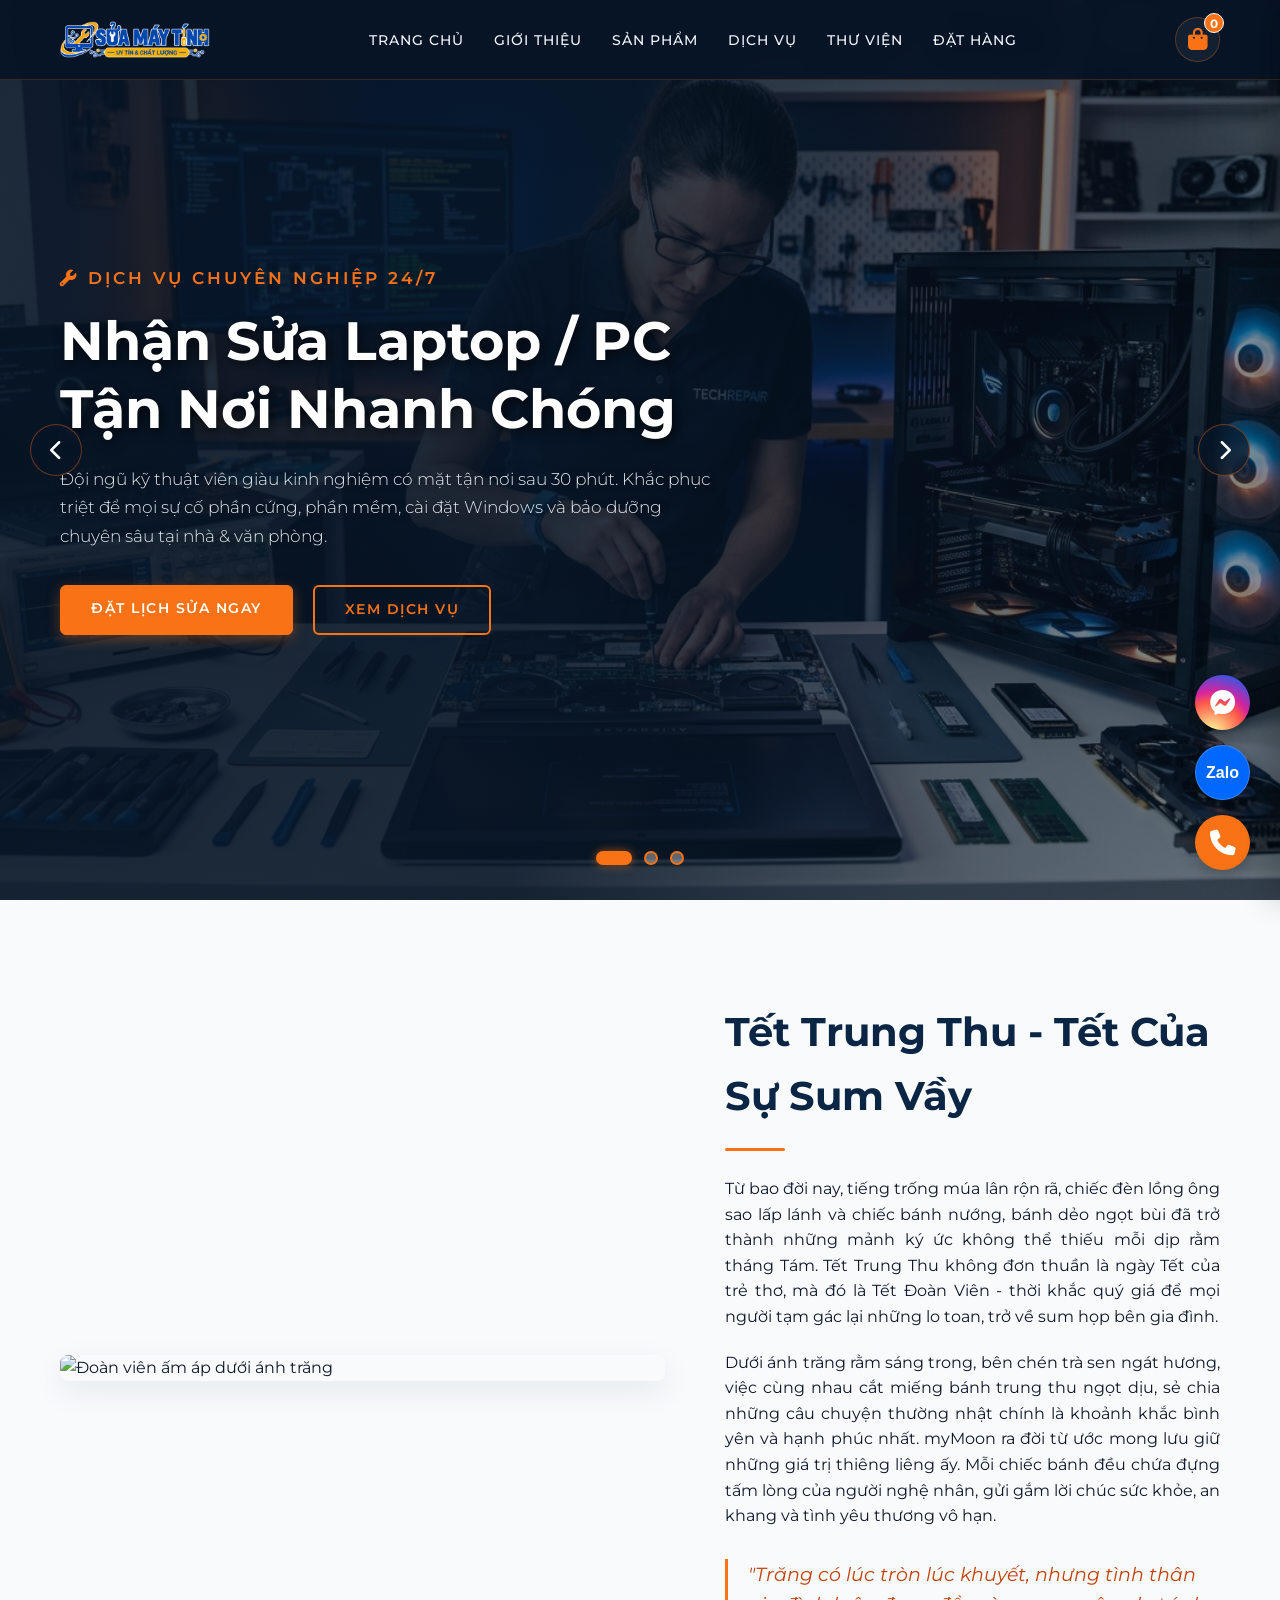
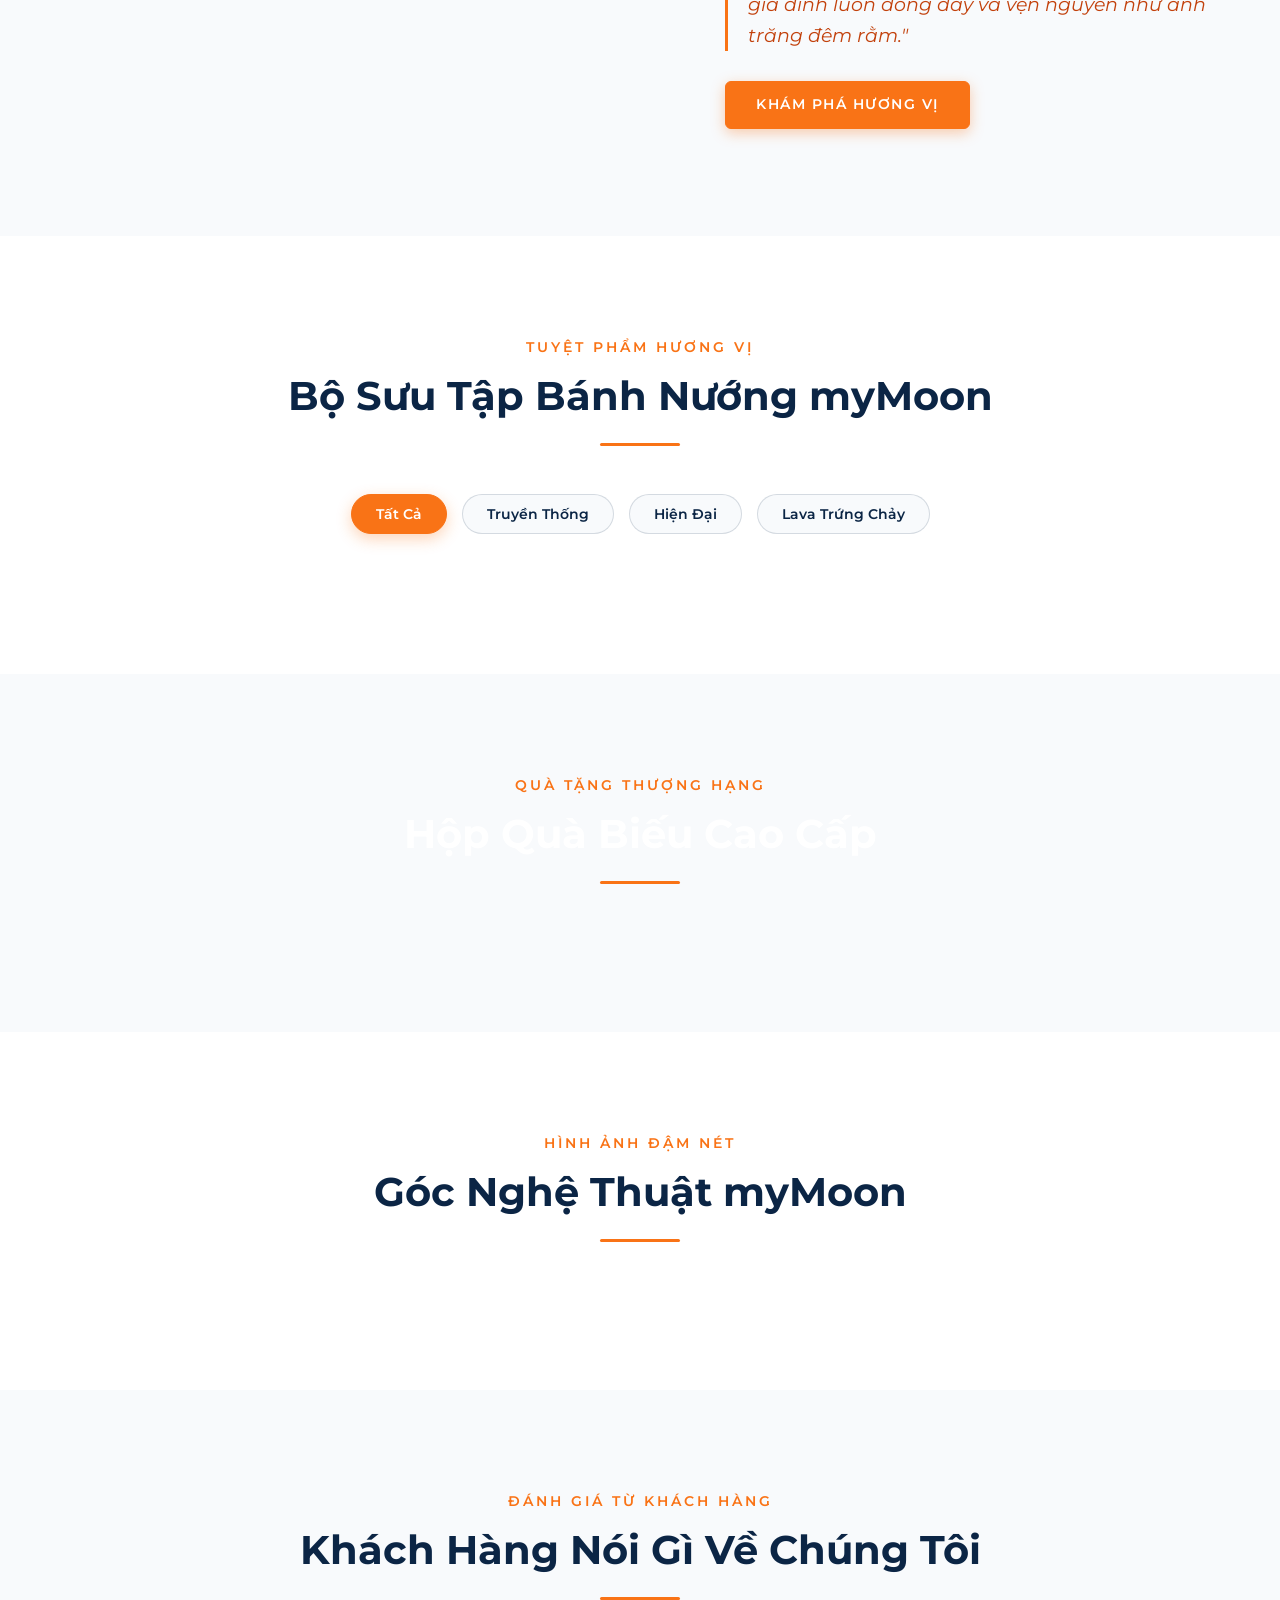
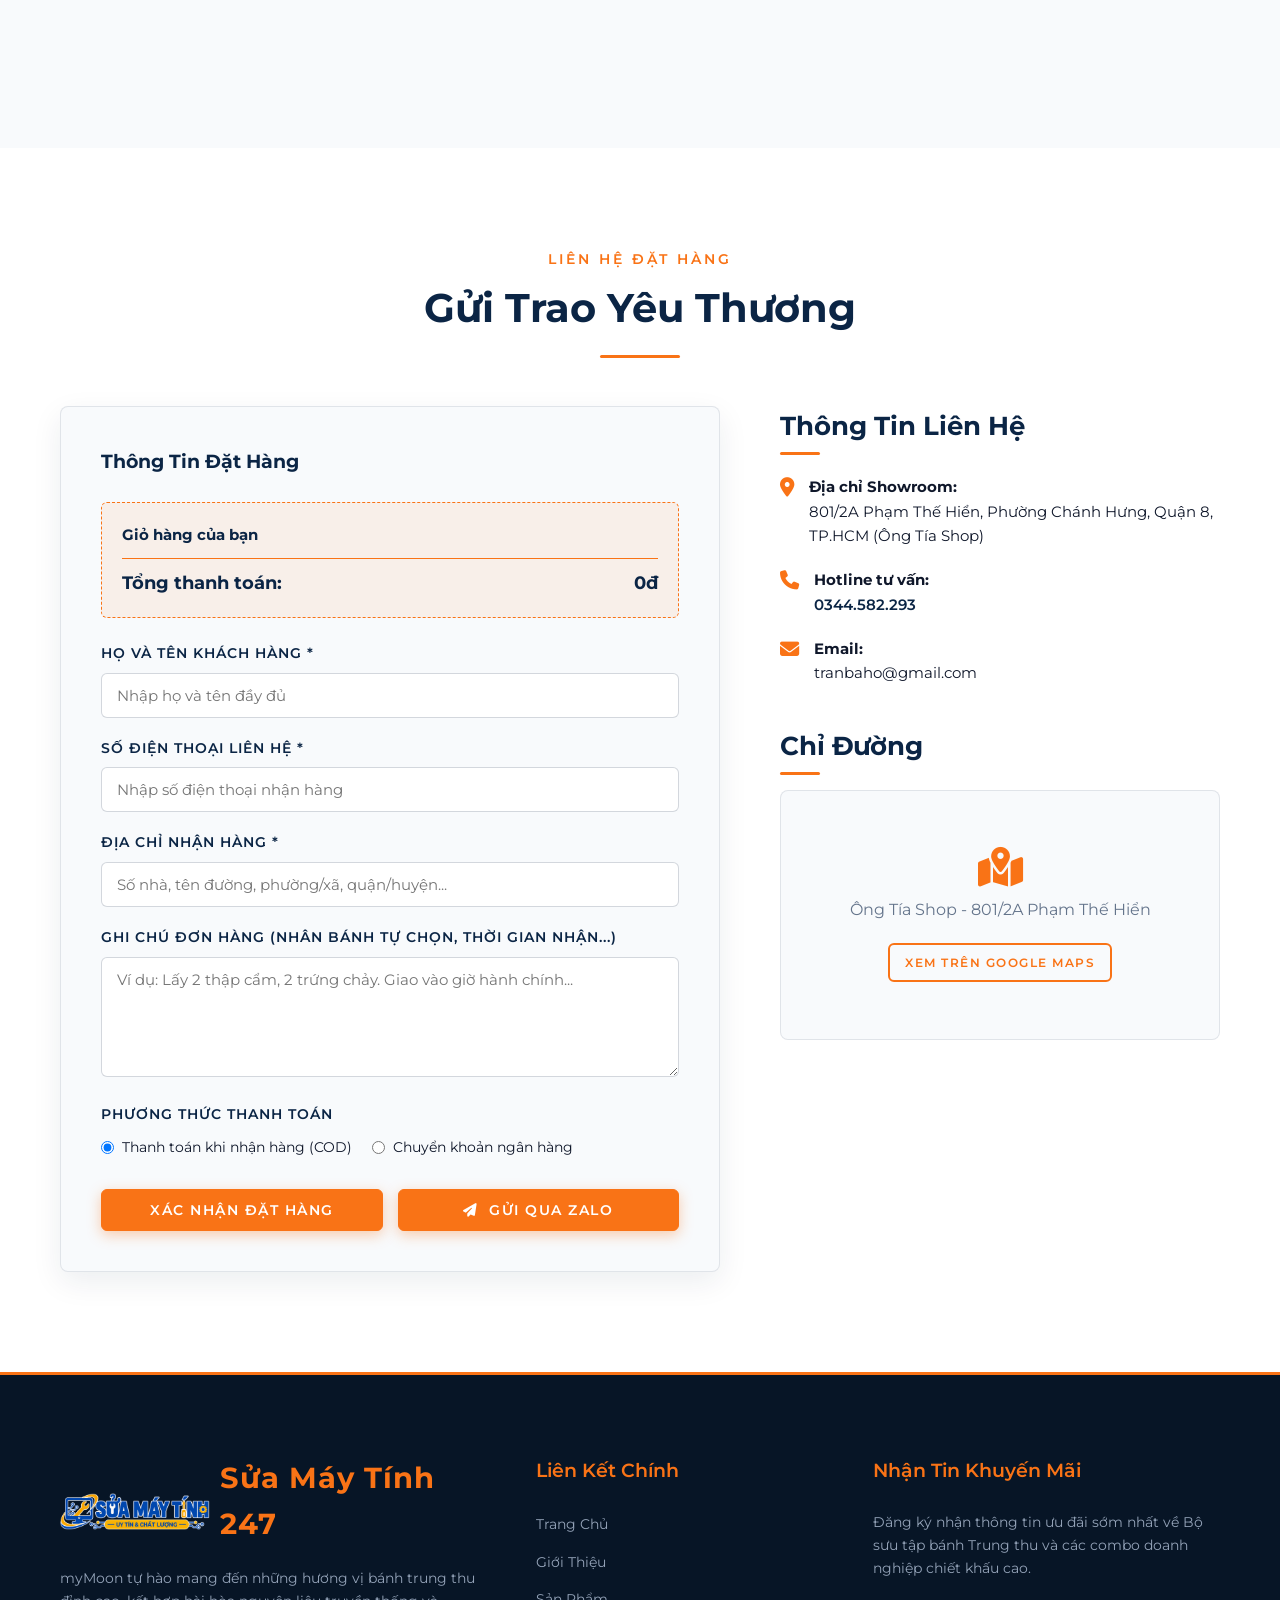
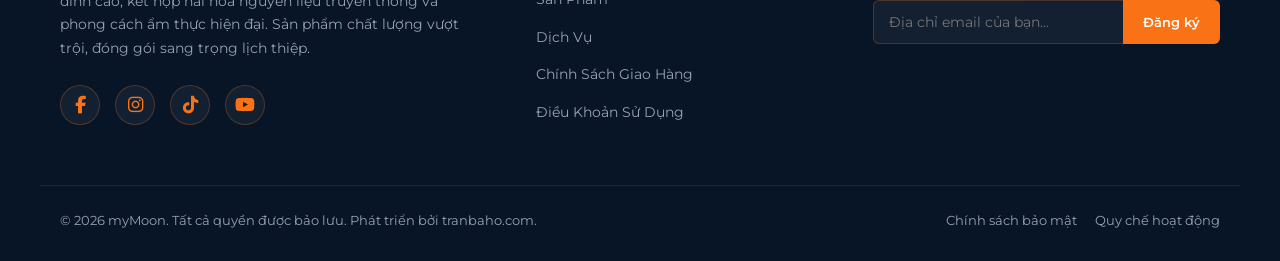
==== index.html @ 9f6a325e "SEO: Update title, meta tags, OpenGraph, Twitter Cards, and Schema.org structured data for Sửa Máy T" ====
<!DOCTYPE html>
<html lang="vi">

<head>
  <meta charset="UTF-8">
  <meta name="viewport" content="width=device-width, initial-scale=1.0">
  
  <!-- SEO Primary Meta Tags -->
  <title>Sửa Máy Tính 247 - Sửa Laptop, Sửa PC Tận Nơi TPHCM Nhanh Chóng | Linh Kiện Chính Hãng</title>
  <meta name="title" content="Sửa Máy Tính 247 - Sửa Laptop, Sửa PC Tận Nơi TPHCM Nhanh Chóng | Linh Kiện Chính Hãng">
  <meta name="description" content="Dịch vụ sửa máy tính, sửa laptop, sửa PC tận nơi TPHCM chuyên nghiệp 24/7. Có mặt nhanh chóng sau 30 phút, thay thế và bán linh kiện, phụ kiện chính hãng 100%, bảo hành uy tín dài hạn.">
  <meta name="keywords" content="Sửa máy tính, sửa laptop, sửa pc, tận nơi, nhanh chóng, thay thế linh kiện, phụ kiện chính hãng, bán linh kiện, bán phụ kiện chính hãng, sửa máy tính 24/7, sửa máy tính TPHCM, sửa máy tính tại nhà tphcm, cài win tận nơi, vệ sinh laptop tphcm">
  <meta name="author" content="Sửa Máy Tính 247">
  <meta name="robots" content="index, follow, max-image-preview:large, max-snippet:-1, max-video-preview:-1">
  <meta name="theme-color" content="#0b2545">

  <!-- Open Graph / Facebook / Zalo -->
  <meta property="og:type" content="website">
  <meta property="og:locale" content="vi_VN">
  <meta property="og:site_name" content="Sửa Máy Tính 247">
  <meta property="og:title" content="Sửa Máy Tính 247 - Dịch Vụ Sửa Laptop, Sửa PC Tận Nơi TPHCM Nhanh Chóng">
  <meta property="og:description" content="Dịch vụ sửa máy tính, sửa laptop, sửa PC tận nơi TPHCM chuyên nghiệp 24/7. Thay thế & bán linh kiện, phụ kiện chính hãng, có mặt sau 30 phút.">
  <meta property="og:image" content="assets/images/hero_slide_1.jpg">
  <meta property="og:image:width" content="1200">
  <meta property="og:image:height" content="630">
  <meta property="og:image:alt" content="Dịch vụ sửa máy tính, laptop, PC tận nơi TPHCM 24/7">

  <!-- Twitter Card -->
  <meta name="twitter:card" content="summary_large_image">
  <meta name="twitter:title" content="Sửa Máy Tính 247 - Sửa Laptop, Sửa PC Tận Nơi TPHCM Nhanh Chóng">
  <meta name="twitter:description" content="Chuyên sửa chữa Laptop, PC tận nơi 24/7 tại TPHCM. Bán và thay thế linh kiện, phụ kiện chính hãng, bảo hành chu đáo.">
  <meta name="twitter:image" content="assets/images/hero_slide_1.jpg">

  <!-- Favicon -->
  <link rel="icon" type="image/png" href="assets/images/icon.png">

  <!-- FontAwesome Icons -->
  <link rel="stylesheet" href="https://cdnjs.cloudflare.com/ajax/libs/font-awesome/6.4.0/css/all.min.css">

  <!-- CSS Stylesheet -->
  <link rel="stylesheet" href="style.css?v=3">

  <!-- Structured Data JSON-LD for Google Rich Results -->
  <script type="application/ld+json">
  {
    "@context": "https://schema.org",
    "@type": "ComputerRepairService",
    "name": "Sửa Máy Tính 247",
    "image": "assets/images/logo_sua_may_tinh.png",
    "description": "Dịch vụ sửa máy tính, sửa laptop, sửa pc tận nơi nhanh chóng 24/7 tại TPHCM. Cung cấp và thay thế linh kiện, phụ kiện chính hãng 100%.",
    "priceRange": "$$",
    "areaServed": "Thành phố Hồ Chí Minh",
    "address": {
      "@type": "PostalAddress",
      "addressLocality": "TP. Hồ Chí Minh",
      "addressCountry": "VN"
    },
    "openingHoursSpecification": {
      "@type": "OpeningHoursSpecification",
      "dayOfWeek": [
        "Monday", "Tuesday", "Wednesday", "Thursday", "Friday", "Saturday", "Sunday"
      ],
      "opens": "00:00",
      "closes": "23:59"
    }
  }
  </script>
</head>

<body>

  <!-- --- HEADER & NAVIGATION --- -->
  <header id="header">
    <nav class="navbar">
      <a href="#" class="logo">
        <img src="assets/images/logo_sua_may_tinh.png" alt="Sửa Máy Tính 247 Logo" class="logo-img" id="brand-logo"
          onerror="this.src='assets/images/logo.png'">
      </a>

      <ul class="nav-menu" id="nav-menu">
        <li><a href="#hero" class="nav-link">Trang Chủ</a></li>
        <li><a href="#story" class="nav-link">Giới Thiệu</a></li>
        <li><a href="#products" class="nav-link">Sản Phẩm</a></li>
        <li><a href="#combos" class="nav-link">Dịch Vụ</a></li>
        <li><a href="#gallery" class="nav-link">Thư Viện</a></li>
        <li><a href="#contact" class="nav-link">Đặt Hàng</a></li>
      </ul>

      <div class="nav-actions">
        <button class="cart-icon-btn" id="cart-toggle-btn" aria-label="Giỏ hàng">
          <i class="fa-solid fa-shopping-bag"></i>
          <span class="cart-badge" id="cart-badge-count">0</span>
        </button>

        <div class="hamburger" id="hamburger">
          <span></span>
          <span></span>
          <span></span>
        </div>
      </div>
    </nav>
  </header>

  <!-- --- HERO SECTION WITH SLIDER --- -->
  <section class="hero" id="hero">
    <div class="hero-slider" id="hero-slider">
      <!-- Slide 1 -->
      <div class="hero-slide active" style="background-image: linear-gradient(to right, rgba(7, 21, 38, 0.90) 40%, rgba(7, 21, 38, 0.45) 100%), url('assets/images/hero_slide_1.jpg');">
        <div class="hero-container">
          <div class="hero-content">
            <p class="hero-subtitle"><i class="fa-solid fa-wrench"></i> Dịch Vụ Chuyên Nghiệp 24/7</p>
            <h1 class="hero-title">Nhận Sửa Laptop / PC<br>Tận Nơi Nhanh Chóng</h1>
            <p class="hero-description">Đội ngũ kỹ thuật viên giàu kinh nghiệm có mặt tận nơi sau 30 phút. Khắc phục triệt để mọi sự cố phần cứng, phần mềm, cài đặt Windows và bảo dưỡng chuyên sâu tại nhà & văn phòng.</p>
            <div class="hero-buttons">
              <a href="#contact" class="btn btn-primary">Đặt Lịch Sửa Ngay</a>
              <a href="#combos" class="btn btn-outline">Xem Dịch Vụ</a>
            </div>
          </div>
        </div>
      </div>

      <!-- Slide 2 -->
      <div class="hero-slide" style="background-image: linear-gradient(to right, rgba(7, 21, 38, 0.90) 40%, rgba(7, 21, 38, 0.45) 100%), url('assets/images/hero_slide_2.jpg');">
        <div class="hero-container">
          <div class="hero-content">
            <p class="hero-subtitle"><i class="fa-solid fa-shield-halved"></i> Uy Tín & Cam Kết 100%</p>
            <h2 class="hero-title">Thay Đổi Linh Kiện<br>Chính Hãng 100%</h2>
            <p class="hero-description">Thay thế màn hình, bàn phím, pin, sạc, mainboard, bản lề, quạt tản nhiệt Laptop & PC chính hãng. Kiểm tra trực tiếp, lấy liền trong ngày, bảo hành 1 đổi 1 chu đáo.</p>
            <div class="hero-buttons">
              <a href="#products" class="btn btn-primary">Xem Linh Kiện</a>
              <a href="#contact" class="btn btn-outline">Tư Vấn Miễn Phí</a>
            </div>
          </div>
        </div>
      </div>

      <!-- Slide 3 -->
      <div class="hero-slide" style="background-image: linear-gradient(to right, rgba(7, 21, 38, 0.90) 40%, rgba(7, 21, 38, 0.45) 100%), url('assets/images/hero_slide_3.jpg');">
        <div class="hero-container">
          <div class="hero-content">
            <p class="hero-subtitle"><i class="fa-solid fa-microchip"></i> Phân Phối Trực Tiếp</p>
            <h2 class="hero-title">Sản Phẩm Linh Kiện<br>Laptop/PC Giá Chính Hãng</h2>
            <p class="hero-description">Cung cấp ổ cứng SSD, RAM, CPU, Card màn hình VGA, nguồn PSU và phụ kiện công nghệ hàng đầu với mức giá niêm yết cạnh tranh và hỗ trợ kiểm tra lắp đặt miễn phí.</p>
            <div class="hero-buttons">
              <a href="#products" class="btn btn-primary">Mua Linh Kiện Ngay</a>
              <button id="view-price-btn" class="btn btn-outline">Xem Bảng Giá</button>
            </div>
          </div>
        </div>
      </div>
    </div>

    <!-- Navigation Arrows -->
    <button class="hero-arrow hero-arrow-prev" id="hero-prev-btn" aria-label="Slide trước">
      <i class="fa-solid fa-chevron-left"></i>
    </button>
    <button class="hero-arrow hero-arrow-next" id="hero-next-btn" aria-label="Slide tiếp theo">
      <i class="fa-solid fa-chevron-right"></i>
    </button>

    <!-- Slide Indicators / Dots -->
    <div class="hero-dots" id="hero-dots">
      <span class="hero-dot active" data-slide="0"></span>
      <span class="hero-dot" data-slide="1"></span>
      <span class="hero-dot" data-slide="2"></span>
    </div>
  </section>

  <!-- --- STORY SECTION --- -->
  <section class="story" id="story">
    <div class="story-container">
      <div class="story-image-wrapper">
        <img src="assets/images/story_reunion.jpg" alt="Đoàn viên ấm áp dưới ánh trăng" class="story-img"
          loading="lazy">
      </div>
      <div class="story-content">
        <h2>Tết Trung Thu - Tết Của Sự Sum Vầy</h2>
        <div class="story-divider"></div>
        <p>Từ bao đời nay, tiếng trống múa lân rộn rã, chiếc đèn lồng ông sao lấp lánh và chiếc bánh nướng, bánh dẻo
          ngọt bùi đã trở thành những mảnh ký ức không thể thiếu mỗi dịp rằm tháng Tám. Tết Trung Thu không đơn thuần là
          ngày Tết của trẻ thơ, mà đó là Tết Đoàn Viên - thời khắc quý giá để mọi người tạm gác lại những lo toan, trở
          về sum họp bên gia đình.</p>
        <p>Dưới ánh trăng rằm sáng trong, bên chén trà sen ngát hương, việc cùng nhau cắt miếng bánh trung thu ngọt dịu,
          sẻ chia những câu chuyện thường nhật chính là khoảnh khắc bình yên và hạnh phúc nhất. myMoon ra đời từ ước
          mong lưu giữ những giá trị thiêng liêng ấy. Mỗi chiếc bánh đều chứa đựng tấm lòng của người nghệ nhân, gửi gắm
          lời chúc sức khỏe, an khang và tình yêu thương vô hạn.</p>
        <div class="story-quote">
          "Trăng có lúc tròn lúc khuyết, nhưng tình thân gia đình luôn đong đầy và vẹn nguyên như ánh trăng đêm rằm."
        </div>
        <a href="#products" class="btn btn-primary">Khám Phá Hương Vị</a>
      </div>
    </div>
  </section>

  <!-- --- PRODUCTS SECTION --- -->
  <section class="products" id="products">
    <h2 class="section-title">
      <span>Tuyệt Phẩm Hương Vị</span>
      Bộ Sưu Tập Bánh Nướng myMoon
    </h2>

    <div class="filter-container">
      <button class="filter-btn active" data-category="all">Tất Cả</button>
      <button class="filter-btn" data-category="traditional">Truyền Thống</button>
      <button class="filter-btn" data-category="modern">Hiện Đại</button>
      <button class="filter-btn" data-category="lava">Lava Trứng Chảy</button>
    </div>

    <div class="products-grid" id="products-grid">
      <!-- Products will be dynamically loaded here by app.js -->
    </div>
  </section>

  <!-- --- GIFT COMBOS SECTION --- -->
  <section class="combos" id="combos">
    <h2 class="section-title">
      <span>Quà Tặng Thượng Hạng</span>
      Hộp Quà Biếu Cao Cấp
    </h2>

    <div class="combos-grid" id="combos-grid">
      <!-- Combos will be dynamically loaded here by app.js -->
    </div>
  </section>

  <!-- --- GALLERY SECTION --- -->
  <section class="gallery" id="gallery">
    <h2 class="section-title">
      <span>Hình Ảnh Đậm Nét</span>
      Góc Nghệ Thuật myMoon
    </h2>

    <div class="gallery-grid" id="gallery-grid">
      <!-- Gallery items will be dynamically loaded here by app.js -->
    </div>
  </section>

  <!-- --- TESTIMONIALS SECTION --- -->
  <section class="testimonials" id="testimonials">
    <h2 class="section-title">
      <span>Đánh Giá Từ Khách Hàng</span>
      Khách Hàng Nói Gì Về Chúng Tôi
    </h2>

    <div class="testimonials-container" id="testimonials-container">
      <!-- Testimonials loaded here -->
    </div>
  </section>

  <!-- --- ORDER & CONTACT SECTION --- -->
  <section class="contact" id="contact">
    <h2 class="section-title">
      <span>Liên Hệ Đặt Hàng</span>
      Gửi Trao Yêu Thương
    </h2>

    <div class="contact-container">
      <!-- Form đặt hàng -->
      <div class="order-form-wrapper">
        <h3 style="font-family: var(--font-heading); margin-bottom: 25px; color: var(--primary-color);">Thông Tin Đặt
          Hàng</h3>

        <form id="order-form">
          <div class="checkout-summary" id="checkout-summary">
            <h4 style="margin-bottom: 10px; font-size: 0.95rem; color: var(--primary-color);">Giỏ hàng của bạn</h4>
            <div id="summary-items-list">
              <!-- Danh sách sản phẩm mua tạm tính -->
            </div>
            <div class="summary-row total">
              <span>Tổng thanh toán:</span>
              <span id="summary-total-price">0đ</span>
            </div>
          </div>

          <div class="form-group">
            <label for="fullname" class="form-label">Họ và tên khách hàng *</label>
            <input type="text" id="fullname" class="form-control" placeholder="Nhập họ và tên đầy đủ" required>
          </div>

          <div class="form-group">
            <label for="phone" class="form-label">Số điện thoại liên hệ *</label>
            <input type="tel" id="phone" class="form-control" placeholder="Nhập số điện thoại nhận hàng" required>
          </div>

          <div class="form-group">
            <label for="address" class="form-label">Địa chỉ nhận hàng *</label>
            <input type="text" id="address" class="form-control"
              placeholder="Số nhà, tên đường, phường/xã, quận/huyện..." required>
          </div>

          <div class="form-group">
            <label for="note" class="form-label">Ghi chú đơn hàng (Nhân bánh tự chọn, thời gian nhận...)</label>
            <textarea id="note" class="form-control"
              placeholder="Ví dụ: Lấy 2 thập cẩm, 2 trứng chảy. Giao vào giờ hành chính..."></textarea>
          </div>

          <div class="form-group">
            <label class="form-label">Phương thức thanh toán</label>
            <div class="payment-options">
              <label class="payment-radio">
                <input type="radio" name="payment_method" value="COD" checked>
                Thanh toán khi nhận hàng (COD)
              </label>
              <label class="payment-radio">
                <input type="radio" name="payment_method" value="Chuyển khoản">
                Chuyển khoản ngân hàng
              </label>
            </div>
          </div>

          <div class="form-buttons-group">
            <button type="submit" class="btn btn-primary" id="submit-cod-btn">Xác Nhận Đặt Hàng</button>
            <button type="button" class="btn btn-gold" id="submit-zalo-btn">
              <i class="fa-solid fa-paper-plane" style="margin-right: 5px;"></i> Gửi Qua Zalo
            </button>
          </div>
        </form>
      </div>

      <!-- Thông tin liên hệ -->
      <div class="contact-info-wrapper">
        <div class="info-card">
          <h3>Thông Tin Liên Hệ</h3>
          <div class="info-list">
            <div class="info-item">
              <i class="fa-solid fa-location-dot info-icon"></i>
              <div class="info-text">
                <strong>Địa chỉ Showroom:</strong><br>
                <span id="brand-address">801/2A Phạm Thế Hiển, Phường Chánh Hưng, Quận 8, TP.HCM (Ông Tía Shop)</span>
              </div>
            </div>

            <div class="info-item">
              <i class="fa-solid fa-phone info-icon"></i>
              <div class="info-text">
                <strong>Hotline tư vấn:</strong><br>
                <a href="tel:0344582293" id="brand-hotline"
                  style="color: var(--primary-color); font-weight: 600;">0344.582.293</a>
              </div>
            </div>

            <div class="info-item">
              <i class="fa-solid fa-envelope info-icon"></i>
              <div class="info-text">
                <strong>Email:</strong><br>
                <a href="mailto:tranbaho@gmail.com" id="brand-email">tranbaho@gmail.com</a>
              </div>
            </div>
          </div>
        </div>

        <div class="info-card">
          <h3>Chỉ Đường</h3>
          <div class="map-placeholder">
            <i class="fa-solid fa-map-location-dot map-icon"></i>
            <span>Ông Tía Shop - 801/2A Phạm Thế Hiển</span>
            <a href="https://www.google.com/maps/search/?api=1&query=%C3%94ng+T%C3%ADa+Shop,+801/2A+Ph%E1%BA%A1m+Th%E1%BA%BF+Hi%E1%BB%83n,+Ph%C6%B0%E1%BB%9Dng+Ch%C3%A1nh+H%C6%B0ng,+TP.HCM"
              target="_blank" class="btn btn-outline"
              style="margin-top: 10px; font-size: 0.75rem; padding: 8px 15px;">Xem trên Google Maps</a>
          </div>
        </div>
      </div>
    </div>
  </section>

  <!-- --- FOOTER --- -->
  <footer>
    <div class="footer-container">
      <div class="footer-about">
        <div class="logo">
          <img src="assets/images/logo_sua_may_tinh.png" alt="Sửa Máy Tính 247 Logo" class="logo-img" id="footer-logo"
            onerror="this.src='assets/images/logo.png'">
          <span class="logo-text">Sửa Máy Tính 247</span>
        </div>
        <p>myMoon tự hào mang đến những hương vị bánh trung thu đỉnh cao, kết hợp hài hòa nguyên liệu truyền thống và
          phong cách ẩm thực hiện đại. Sản phẩm chất lượng vượt trội, đóng gói sang trọng lịch thiệp.</p>
        <div class="social-links">
          <a href="#" class="social-link" aria-label="Facebook"><i class="fa-brands fa-facebook-f"></i></a>
          <a href="#" class="social-link" aria-label="Instagram"><i class="fa-brands fa-instagram"></i></a>
          <a href="#" class="social-link" aria-label="TikTok"><i class="fa-brands fa-tiktok"></i></a>
          <a href="#" class="social-link" aria-label="Youtube"><i class="fa-brands fa-youtube"></i></a>
        </div>
      </div>

      <div class="footer-links">
        <h4>Liên Kết Chính</h4>
        <ul class="footer-menu">
          <li><a href="#hero">Trang Chủ</a></li>
          <li><a href="#story">Giới Thiệu</a></li>
          <li><a href="#products">Sản Phẩm</a></li>
          <li><a href="#combos">Dịch Vụ</a></li>
          <li><a href="#contact">Chính Sách Giao Hàng</a></li>
          <li><a href="#contact">Điều Khoản Sử Dụng</a></li>
        </ul>
      </div>

      <div class="footer-newsletter">
        <h4>Nhận Tin Khuyến Mãi</h4>
        <p>Đăng ký nhận thông tin ưu đãi sớm nhất về Bộ sưu tập bánh Trung thu và các combo doanh nghiệp chiết khấu cao.
        </p>
        <form class="newsletter-form" id="newsletter-form">
          <input type="email" class="newsletter-input" placeholder="Địa chỉ email của bạn..." required>
          <button type="submit" class="newsletter-btn">Đăng ký</button>
        </form>
      </div>
    </div>

    <div class="footer-bottom">
      <p>&copy; 2026 myMoon. Tất cả quyền được bảo lưu. Phát triển bởi tranbaho.com.</p>
      <div class="footer-policies">
        <a href="#" style="margin-right: 15px;">Chính sách bảo mật</a>
        <a href="#">Quy chế hoạt động</a>
      </div>
    </div>
  </footer>

  <!-- --- SHOPPING CART DRAWER --- -->
  <div class="cart-backdrop" id="cart-backdrop"></div>
  <div class="cart-drawer" id="cart-drawer">
    <div class="cart-header">
      <span class="cart-title"><i class="fa-solid fa-shopping-bag"></i> Giỏ Hàng Của Bạn</span>
      <button class="cart-close-btn" id="cart-close-btn" aria-label="Đóng giỏ hàng">&times;</button>
    </div>

    <div class="cart-body" id="cart-items-container">
      <!-- Items will be dynamically loaded here by app.js -->
    </div>

    <div class="cart-footer">
      <div class="cart-total-section">
        <span>Tổng cộng:</span>
        <span id="cart-total-price">0đ</span>
      </div>
      <a href="#contact" class="btn btn-primary cart-checkout-btn" id="cart-checkout-btn">Tiến Hành Đặt Hàng</a>
    </div>
  </div>

  <!-- --- LIGHTBOX POPUP --- -->
  <div class="lightbox" id="lightbox">
    <div class="lightbox-content">
      <button class="lightbox-close-btn" id="lightbox-close-btn" aria-label="Đóng"><i
          class="fa-solid fa-times"></i></button>
      <div id="lightbox-media-container">
        <!-- Content will be injected dynamically -->
      </div>
      <div class="lightbox-caption" id="lightbox-caption"></div>
    </div>
  </div>

  <!-- --- PRICE LIST MODAL --- -->
  <div class="price-modal" id="price-modal">
    <div class="price-modal-content">
      <button class="price-modal-close" id="price-modal-close" aria-label="Đóng"><i
          class="fa-solid fa-times"></i></button>
      <div class="price-slider-wrapper">
        <div class="price-slides">
          <div class="price-slide active">
            <img src="assets/images/price_1.jpg" alt="Bảng giá 1 - Bánh nướng Mochi & Bánh dẻo">
          </div>
          <div class="price-slide">
            <img src="assets/images/price_2.jpg" alt="Bảng giá 2 - Nhân bánh">
          </div>
          <div class="price-slide">
            <img src="assets/images/price_3.jpg" alt="Bảng giá 3 - Set Đoàn Viên">
          </div>
          <div class="price-slide">
            <img src="assets/images/price_4.jpg" alt="Bảng giá 4 - Set Sum Vầy">
          </div>
        </div>
        <button class="price-slider-btn prev" id="price-prev-btn"><i class="fa-solid fa-chevron-left"></i></button>
        <button class="price-slider-btn next" id="price-next-btn"><i class="fa-solid fa-chevron-right"></i></button>
        <div class="price-slider-dots" id="price-dots-container">
          <div class="price-dot active" data-index="0"></div>
          <div class="price-dot" data-index="1"></div>
          <div class="price-dot" data-index="2"></div>
          <div class="price-dot" data-index="3"></div>
        </div>
      </div>
    </div>
  </div>

  <!-- --- SUCCESS POPUP --- -->
  <div class="success-popup" id="success-popup">
    <div class="popup-content">
      <i class="fa-solid fa-circle-check popup-icon"></i>
      <h3 class="popup-title">Đặt Hàng Thành Công!</h3>
      <p class="popup-text">Cảm ơn bạn đã lựa chọn bánh trung thu myMoon. Đơn hàng của bạn đã được ghi nhận. Chúng tôi
        sẽ nhanh chóng liên hệ với bạn qua điện thoại để xác nhận thông tin giao hàng.</p>
      <button class="btn btn-primary" id="popup-close-btn">Đóng</button>
    </div>
  </div>

  <!-- --- FLOATING WIDGETS --- -->
  <div class="floating-widgets">
    <!-- Messenger Button -->
    <a href="#" target="_blank" class="floating-btn floating-messenger" id="widget-messenger"
      aria-label="Trò chuyện qua Messenger">
      <i class="fa-brands fa-facebook-messenger"></i>
      <span class="floating-tooltip">Chat Messenger</span>
    </a>

    <!-- Zalo Button -->
    <a href="#" target="_blank" class="floating-btn floating-zalo" id="widget-zalo" aria-label="Trò chuyện qua Zalo">
      <span style="font-family: Arial, sans-serif; font-weight: bold; font-size: 1rem;">Zalo</span>
      <span class="floating-tooltip">Chat Zalo</span>
    </a>

    <!-- Hotline Call Button -->
    <a href="tel:0344582293" class="floating-btn floating-hotline" id="widget-hotline" aria-label="Gọi điện hotline">
      <i class="fa-solid fa-phone"></i>
      <span class="floating-tooltip">Hotline: 0344.582.293</span>
    </a>
  </div>

  <!-- --- JAVASCRIPT LOGIC --- -->
  <script src="app.js?v=3"></script>
</body>

</html>
---- style.css ----
@import url('https://fonts.googleapis.com/css2?family=Montserrat:wght@300;400;500;600;700&family=Playfair+Display:ital,wght@0,400;0,600;0,700;1,400&display=swap');

/* --- DESIGN SYSTEM & CSS VARIABLES --- */
:root {
  --primary-color: #0b2545;      /* Xanh dương đậm chủ đạo */
  --primary-hover: #07192e;      /* Xanh dương đậm khi hover */
  --primary-light: #133a6b;      /* Xanh dương trung tính */
  --accent-color: #f97316;       /* Cam tươi sáng thanh lịch */
  --accent-hover: #ea580c;       /* Cam đậm khi hover */
  --accent-dark: #c2410c;        /* Cam trầm cho viền/chi tiết */
  --accent-light: #fdba74;       /* Cam nhạt mềm mại */
  --accent-gold: #f97316;        /* Tương thích alias cam */
  --accent-gold-dark: #c2410c;   /* Tương thích alias cam đậm */
  --accent-gold-light: #fdba74;  /* Tương thích alias cam sáng */
  --bg-cream: #f8fafc;           /* Nền xám trắng hiện đại, tinh tế */
  --bg-dark: #071526;            /* Xanh navy đen sâu cho header/footer/dark sections */
  --text-dark: #0f172a;          /* Chữ đen than lịch thiệp */
  --text-light: #ffffff;         /* Chữ trắng tinh khiết */
  --text-muted: #64748b;         /* Chữ xám slate phụ trợ */
  --transition-smooth: all 0.4s cubic-bezier(0.25, 0.8, 0.25, 1);
  --box-shadow: 0 10px 30px rgba(11, 37, 69, 0.08);
  --box-shadow-hover: 0 20px 40px rgba(11, 37, 69, 0.16);
  --font-heading: 'Montserrat', 'Playfair Display', serif;
  --font-body: 'Montserrat', sans-serif;
  --header-height: 80px;
}

/* --- BASE STYLES --- */
* {
  margin: 0;
  padding: 0;
  box-sizing: border-box;
}

html {
  scroll-behavior: smooth;
}

body {
  font-family: var(--font-body);
  background-color: var(--bg-cream);
  color: var(--text-dark);
  line-height: 1.6;
  overflow-x: hidden;
}

a {
  text-decoration: none;
  color: inherit;
  transition: var(--transition-smooth);
}

button, input, textarea, select {
  font-family: inherit;
  outline: none;
}

button {
  cursor: pointer;
  border: none;
  background: none;
}

ul {
  list-style: none;
}

/* --- TYPOGRAPHY --- */
h1, h2, h3, h4, h5, h6 {
  font-family: var(--font-heading);
  font-weight: 700;
  color: var(--primary-color); /* Toàn bộ tiêu đề: Xanh dương đậm */
}

.section-title {
  text-align: center;
  font-size: 2.5rem;
  margin-bottom: 3rem;
  position: relative;
  font-weight: 700;
  color: var(--primary-color); /* Xanh dương đậm */
}

.section-title::after {
  content: '';
  display: block;
  width: 80px;
  height: 3px;
  background-color: var(--accent-color); /* Gạch chân màu Cam */
  margin: 15px auto 0;
  border-radius: 2px;
}

.section-title span {
  display: block;
  font-family: var(--font-body);
  font-size: 0.9rem;
  text-transform: uppercase;
  letter-spacing: 3px;
  color: var(--accent-color); /* Subtitle màu Cam */
  margin-bottom: 5px;
  font-weight: 600;
}

/* --- BUTTONS --- */
.btn {
  display: inline-block;
  padding: 12px 30px;
  border-radius: 6px;
  font-weight: 600;
  text-transform: uppercase;
  font-size: 0.85rem;
  letter-spacing: 1.5px;
  transition: var(--transition-smooth);
  position: relative;
  overflow: hidden;
  z-index: 1;
  text-align: center;
}

/* Các nút chính: Nền cam chữ trắng */
.btn-primary {
  background-color: var(--accent-color);
  color: #ffffff !important;
  border: 1px solid var(--accent-color);
  box-shadow: 0 4px 14px rgba(249, 115, 22, 0.35);
}

.btn-primary:hover {
  background-color: var(--accent-hover);
  color: #ffffff !important;
  border-color: var(--accent-hover);
  transform: translateY(-2px);
  box-shadow: 0 6px 20px rgba(249, 115, 22, 0.45);
}

.btn-gold {
  background-color: var(--accent-color);
  color: #ffffff !important;
  border: 1px solid var(--accent-color);
  box-shadow: 0 4px 14px rgba(249, 115, 22, 0.35);
}

.btn-gold:hover {
  background-color: var(--accent-hover);
  color: #ffffff !important;
  border-color: var(--accent-hover);
  transform: translateY(-2px);
  box-shadow: 0 6px 20px rgba(249, 115, 22, 0.45);
}

.btn-outline {
  border: 2px solid var(--accent-color);
  color: var(--accent-color);
  background: transparent;
}

.btn-outline:hover {
  background-color: var(--accent-color);
  color: #ffffff !important;
  border-color: var(--accent-color);
  transform: translateY(-2px);
  box-shadow: 0 4px 14px rgba(249, 115, 22, 0.3);
}

/* --- HEADER & NAVIGATION --- */
header {
  height: var(--header-height);
  position: fixed;
  top: 0;
  left: 0;
  width: 100%;
  background: rgba(7, 21, 38, 0.95);
  backdrop-filter: blur(10px);
  z-index: 1000;
  border-bottom: 1px solid rgba(249, 115, 22, 0.2);
  transition: var(--transition-smooth);
}

header.scrolled {
  height: 70px;
  background: rgba(7, 21, 38, 0.98);
  box-shadow: 0 5px 20px rgba(0, 0, 0, 0.15);
}

.navbar {
  max-width: 1200px;
  height: 100%;
  margin: 0 auto;
  padding: 0 20px;
  display: flex;
  justify-content: space-between;
  align-items: center;
}

.logo {
  display: flex;
  align-items: center;
  gap: 10px;
}

.logo-text {
  font-family: var(--font-heading);
  font-size: 1.8rem;
  font-weight: 700;
  color: var(--accent-color);
  letter-spacing: 1px;
}

.logo-img {
  height: 45px;
  max-width: 150px;
  object-fit: contain;
}

.logo-icon {
  width: 40px;
  height: 40px;
  background: radial-gradient(circle, var(--accent-light) 20%, var(--accent-color) 60%, var(--accent-dark) 100%);
  border-radius: 50%;
  box-shadow: 0 0 15px var(--accent-color);
  position: relative;
}

.logo-icon::before {
  content: '';
  position: absolute;
  top: 5px;
  left: 5px;
  width: 15px;
  height: 15px;
  border-radius: 50%;
  background: rgba(255, 255, 255, 0.4);
  filter: blur(2px);
}

.nav-menu {
  display: flex;
  gap: 30px;
}

.nav-link {
  color: #f1f5f9;
  font-size: 0.9rem;
  font-weight: 500;
  text-transform: uppercase;
  letter-spacing: 1px;
  position: relative;
  padding: 5px 0;
}

.nav-link::after {
  content: '';
  position: absolute;
  bottom: 0;
  left: 0;
  width: 0;
  height: 2px;
  background-color: var(--accent-color);
  transition: var(--transition-smooth);
}

.nav-link:hover {
  color: var(--accent-color);
}

.nav-link:hover::after {
  width: 100%;
}

.nav-actions {
  display: flex;
  align-items: center;
  gap: 20px;
}

.cart-icon-btn {
  color: var(--accent-color);
  font-size: 1.4rem;
  position: relative;
  display: flex;
  align-items: center;
  justify-content: center;
  width: 45px;
  height: 45px;
  border-radius: 50%;
  background: rgba(255, 255, 255, 0.05);
  border: 1px solid rgba(249, 115, 22, 0.3);
  transition: var(--transition-smooth);
}

.cart-icon-btn:hover {
  background: rgba(249, 115, 22, 0.15);
  transform: translateY(-2px);
}

.cart-badge {
  position: absolute;
  top: -5px;
  right: -5px;
  background-color: var(--accent-color);
  color: #ffffff;
  font-size: 0.75rem;
  font-weight: 700;
  width: 20px;
  height: 20px;
  border-radius: 50%;
  display: flex;
  align-items: center;
  justify-content: center;
  border: 1px solid #ffffff;
}

.hamburger {
  display: none;
  flex-direction: column;
  gap: 6px;
  cursor: pointer;
}

.hamburger span {
  display: block;
  width: 25px;
  height: 2px;
  background-color: var(--accent-color);
  transition: var(--transition-smooth);
}

/* --- HERO BANNER & SLIDER SECTION --- */
.hero {
  position: relative;
  height: 100vh;
  min-height: 620px;
  overflow: hidden;
  z-index: 1;
  background-color: var(--bg-dark);
}

.hero-slider {
  position: relative;
  width: 100%;
  height: 100%;
}

.hero-slide {
  position: absolute;
  top: 0;
  left: 0;
  width: 100%;
  height: 100%;
  background-size: cover;
  background-position: center;
  display: flex;
  align-items: center;
  opacity: 0;
  visibility: hidden;
  transition: opacity 0.8s cubic-bezier(0.4, 0, 0.2, 1), visibility 0.8s ease;
  z-index: 1;
}

.hero-slide.active {
  opacity: 1;
  visibility: visible;
  z-index: 2;
}

.hero-container {
  max-width: 1200px;
  margin: 0 auto;
  padding: 0 20px;
  width: 100%;
}

.hero-content {
  max-width: 650px;
  color: var(--text-light);
}

.hero-slide.active .hero-subtitle {
  animation: heroFadeInUp 0.6s ease-out forwards;
}

.hero-slide.active .hero-title {
  animation: heroFadeInUp 0.8s ease-out 0.12s forwards;
}

.hero-slide.active .hero-description {
  animation: heroFadeInUp 0.8s ease-out 0.25s forwards;
}

.hero-slide.active .hero-buttons {
  animation: heroFadeInUp 0.8s ease-out 0.38s forwards;
}

.hero-subtitle {
  font-family: var(--font-body);
  font-size: 1.05rem;
  font-weight: 600;
  color: var(--accent-color);
  text-transform: uppercase;
  letter-spacing: 3px;
  margin-bottom: 15px;
  display: inline-flex;
  align-items: center;
  gap: 8px;
  opacity: 0;
  transform: translateY(25px);
}

.hero-title {
  font-size: 3.4rem;
  font-weight: 700;
  color: var(--text-light) !important;
  line-height: 1.25;
  margin-bottom: 22px;
  text-shadow: 2px 3px 12px rgba(0, 0, 0, 0.7);
  opacity: 0;
  transform: translateY(25px);
}

.hero-description {
  font-size: 1.05rem;
  margin-bottom: 35px;
  color: #e2e8f0;
  font-weight: 300;
  line-height: 1.7;
  text-shadow: 1px 1px 6px rgba(0, 0, 0, 0.5);
  opacity: 0;
  transform: translateY(25px);
}

.hero-buttons {
  display: flex;
  gap: 20px;
  opacity: 0;
  transform: translateY(25px);
}

@keyframes heroFadeInUp {
  to {
    opacity: 1;
    transform: translateY(0);
  }
}

/* Slider Controls: Arrows */
.hero-arrow {
  position: absolute;
  top: 50%;
  transform: translateY(-50%);
  width: 52px;
  height: 52px;
  border-radius: 50%;
  background: rgba(7, 21, 38, 0.7);
  backdrop-filter: blur(8px);
  border: 1px solid rgba(249, 115, 22, 0.4);
  color: #ffffff;
  font-size: 1.3rem;
  display: flex;
  align-items: center;
  justify-content: center;
  cursor: pointer;
  z-index: 10;
  transition: var(--transition-smooth);
}

.hero-arrow:hover {
  background: var(--accent-color);
  color: #ffffff;
  border-color: var(--accent-color);
  box-shadow: 0 0 20px rgba(249, 115, 22, 0.5);
  transform: translateY(-50%) scale(1.1);
}

.hero-arrow-prev {
  left: 30px;
}

.hero-arrow-next {
  right: 30px;
}

/* Slider Dots */
.hero-dots {
  position: absolute;
  bottom: 35px;
  left: 50%;
  transform: translateX(-50%);
  display: flex;
  gap: 12px;
  z-index: 10;
}

.hero-dot {
  width: 14px;
  height: 14px;
  border-radius: 50%;
  background: rgba(255, 255, 255, 0.35);
  border: 2px solid var(--accent-color);
  cursor: pointer;
  transition: var(--transition-smooth);
}

.hero-dot.active {
  background: var(--accent-color);
  width: 36px;
  border-radius: 10px;
  box-shadow: 0 0 10px rgba(249, 115, 22, 0.6);
}

/* --- REUNION STORY / GIỚI THIỆU SECTION --- */
.story {
  padding: 100px 0;
  background-color: var(--bg-cream);
}

.story-container {
  max-width: 1200px;
  margin: 0 auto;
  padding: 0 20px;
  display: grid;
  grid-template-columns: 1.1fr 0.9fr;
  gap: 60px;
  align-items: center;
}

.story-image-wrapper {
  position: relative;
}

.story-img {
  width: 100%;
  border-radius: 8px;
  box-shadow: var(--box-shadow);
  display: block;
}

.story-image-wrapper::before {
  content: '';
  position: absolute;
  top: -15px;
  left: -15px;
  right: 15px;
  bottom: 15px;
  border: 2px solid var(--accent-color);
  border-radius: 8px;
  z-index: -1;
}

.story-content h2 {
  font-size: 2.5rem;
  margin-bottom: 20px;
  position: relative;
  color: var(--primary-color);
}

.story-divider {
  width: 60px;
  height: 3px;
  background-color: var(--accent-color);
  margin-bottom: 25px;
  border-radius: 2px;
}

.story-content p {
  margin-bottom: 20px;
  color: var(--text-dark);
  text-align: justify;
}

.story-quote {
  font-family: var(--font-heading);
  font-style: italic;
  font-size: 1.2rem;
  color: var(--accent-dark);
  border-left: 3px solid var(--accent-color);
  padding-left: 20px;
  margin: 30px 0;
}

/* --- PRODUCTS / SẢN PHẨM SECTION --- */
.products {
  padding: 100px 0;
  background-color: #ffffff;
}

.filter-container {
  display: flex;
  justify-content: center;
  gap: 15px;
  margin-bottom: 40px;
  flex-wrap: wrap;
}

.filter-btn {
  padding: 10px 24px;
  border-radius: 30px;
  font-weight: 600;
  font-size: 0.9rem;
  background: var(--bg-cream);
  border: 1px solid rgba(11, 37, 69, 0.15);
  color: var(--primary-color);
  transition: var(--transition-smooth);
}

.filter-btn:hover, .filter-btn.active {
  background-color: var(--accent-color);
  color: #ffffff;
  border-color: var(--accent-color);
  box-shadow: 0 5px 15px rgba(249, 115, 22, 0.3);
}

.products-grid {
  max-width: 1200px;
  margin: 0 auto;
  padding: 0 20px;
  display: grid;
  grid-template-columns: repeat(auto-fill, minmax(350px, 1fr));
  gap: 40px;
}

.product-card {
  background-color: var(--bg-cream);
  border-radius: 8px;
  overflow: hidden;
  box-shadow: var(--box-shadow);
  transition: var(--transition-smooth);
  border: 1px solid rgba(11, 37, 69, 0.08);
  display: flex;
  flex-direction: column;
}

.product-card:hover {
  transform: translateY(-10px);
  box-shadow: var(--box-shadow-hover);
  border-color: var(--accent-color);
}

.product-image-container {
  position: relative;
  overflow: hidden;
  padding-top: 100%; /* 1:1 Aspect Ratio */
}

.product-img {
  position: absolute;
  top: 0;
  left: 0;
  width: 100%;
  height: 100%;
  object-fit: cover;
  transition: var(--transition-smooth);
}

.product-card:hover .product-img {
  transform: scale(1.08);
}

.product-tag {
  position: absolute;
  top: 15px;
  left: 15px;
  background-color: var(--accent-color);
  color: #ffffff;
  font-size: 0.75rem;
  font-weight: 700;
  padding: 6px 12px;
  border-radius: 4px;
  letter-spacing: 1px;
  z-index: 10;
  box-shadow: 0 2px 8px rgba(0, 0, 0, 0.2);
}

.product-details {
  padding: 25px;
  display: flex;
  flex-direction: column;
  flex-grow: 1;
}

.product-name {
  font-size: 1.4rem;
  margin-bottom: 10px;
  font-weight: 700;
  color: var(--primary-color);
}

.product-desc {
  font-size: 0.9rem;
  color: var(--text-muted);
  margin-bottom: 20px;
  flex-grow: 1;
}

.product-footer {
  display: flex;
  justify-content: space-between;
  align-items: center;
  border-top: 1px solid rgba(11, 37, 69, 0.1);
  padding-top: 15px;
}

.product-price {
  font-size: 1.3rem;
  font-weight: 700;
  color: var(--primary-color);
  font-family: var(--font-heading);
}

.add-to-cart-btn {
  background: var(--accent-color);
  color: #ffffff;
  width: 40px;
  height: 40px;
  border-radius: 50%;
  display: flex;
  align-items: center;
  justify-content: center;
  font-size: 1.1rem;
  transition: var(--transition-smooth);
  border: 1px solid var(--accent-hover);
  box-shadow: 0 4px 10px rgba(249, 115, 22, 0.3);
}

.add-to-cart-btn:hover {
  background: var(--primary-color);
  color: #ffffff;
  border-color: var(--primary-color);
  transform: rotate(90deg) scale(1.05);
}

/* --- GIFT COMBOS / DỊCH VỤ SECTION --- */
.combos {
  padding: 100px 0;
  background-image: linear-gradient(rgba(7, 21, 38, 0.94), rgba(7, 21, 38, 0.94)), url('assets/images/box_thinh_vuong.jpg');
  background-size: cover;
  background-position: center;
  background-attachment: fixed;
  color: var(--text-light);
}

.combos .section-title {
  color: var(--text-light);
}

.combos-grid {
  max-width: 1200px;
  margin: 0 auto;
  padding: 0 20px;
  display: grid;
  grid-template-columns: repeat(auto-fit, minmax(350px, 1fr));
  gap: 40px;
}

.combo-card {
  background: rgba(255, 255, 255, 0.05);
  border: 1px solid rgba(249, 115, 22, 0.25);
  border-radius: 8px;
  overflow: hidden;
  display: flex;
  flex-direction: column;
  backdrop-filter: blur(10px);
  transition: var(--transition-smooth);
}

.combo-card:hover {
  border-color: var(--accent-color);
  transform: translateY(-8px);
  background: rgba(255, 255, 255, 0.08);
  box-shadow: 0 15px 30px rgba(0, 0, 0, 0.3);
}

.combo-image-container {
  position: relative;
  padding-top: 75%; /* 4:3 Aspect Ratio */
  overflow: hidden;
}

.combo-img {
  position: absolute;
  top: 0;
  left: 0;
  width: 100%;
  height: 100%;
  object-fit: cover;
  transition: var(--transition-smooth);
}

.combo-card:hover .combo-img {
  transform: scale(1.05);
}

.combo-tag {
  position: absolute;
  top: 15px;
  left: 15px;
  background-color: var(--accent-color);
  color: #ffffff;
  font-size: 0.75rem;
  font-weight: 700;
  padding: 6px 12px;
  border-radius: 4px;
  z-index: 10;
  letter-spacing: 1px;
}

.combo-details {
  padding: 30px;
  display: flex;
  flex-direction: column;
  flex-grow: 1;
}

.combo-name {
  font-size: 1.5rem;
  color: var(--accent-light);
  margin-bottom: 12px;
}

.combo-desc {
  font-size: 0.95rem;
  color: #cbd5e1;
  margin-bottom: 25px;
  flex-grow: 1;
}

.combo-footer {
  display: flex;
  justify-content: space-between;
  align-items: center;
  border-top: 1px solid rgba(249, 115, 22, 0.2);
  padding-top: 20px;
}

.combo-price {
  font-size: 1.5rem;
  font-weight: 700;
  color: var(--accent-light);
  font-family: var(--font-heading);
}

.combo-btn {
  padding: 10px 20px;
  font-size: 0.8rem;
}

/* --- GALLERY SECTION --- */
.gallery {
  padding: 100px 0;
  background-color: #ffffff;
}

.gallery-grid {
  max-width: 1200px;
  margin: 0 auto;
  padding: 0 20px;
  display: grid;
  grid-template-columns: repeat(auto-fill, minmax(280px, 1fr));
  gap: 20px;
}

.gallery-item {
  position: relative;
  overflow: hidden;
  border-radius: 8px;
  box-shadow: var(--box-shadow);
  cursor: pointer;
  aspect-ratio: 4/3;
}

.gallery-media {
  width: 100%;
  height: 100%;
  object-fit: cover;
  transition: var(--transition-smooth);
}

.gallery-overlay {
  position: absolute;
  top: 0;
  left: 0;
  width: 100%;
  height: 100%;
  background: rgba(11, 37, 69, 0.85);
  display: flex;
  flex-direction: column;
  justify-content: center;
  align-items: center;
  opacity: 0;
  transition: var(--transition-smooth);
  padding: 20px;
  text-align: center;
}

.gallery-item:hover .gallery-overlay {
  opacity: 1;
}

.gallery-item:hover .gallery-media {
  transform: scale(1.1);
}

.gallery-icon {
  color: var(--accent-color);
  font-size: 2rem;
  margin-bottom: 10px;
  transform: translateY(20px);
  transition: var(--transition-smooth);
}

.gallery-caption {
  color: var(--text-light);
  font-size: 0.95rem;
  font-weight: 500;
  transform: translateY(20px);
  transition: var(--transition-smooth);
}

.gallery-item:hover .gallery-icon,
.gallery-item:hover .gallery-caption {
  transform: translateY(0);
}

.video-play-btn {
  width: 60px;
  height: 60px;
  border-radius: 50%;
  background: var(--accent-color);
  color: #ffffff;
  display: flex;
  align-items: center;
  justify-content: center;
  font-size: 1.5rem;
  margin-bottom: 10px;
  box-shadow: 0 0 20px rgba(249, 115, 22, 0.5);
}

/* --- TESTIMONIALS SECTION --- */
.testimonials {
  padding: 100px 0;
  background-color: var(--bg-cream);
  position: relative;
}

.testimonials-container {
  max-width: 1200px;
  margin: 0 auto;
  padding: 0 20px;
  display: grid;
  grid-template-columns: repeat(auto-fit, minmax(300px, 1fr));
  gap: 30px;
}

.testimonial-card {
  background-color: #ffffff;
  padding: 40px 30px;
  border-radius: 8px;
  box-shadow: var(--box-shadow);
  border-bottom: 4px solid var(--accent-color);
  position: relative;
  transition: var(--transition-smooth);
}

.testimonial-card:hover {
  transform: translateY(-5px);
  box-shadow: var(--box-shadow-hover);
}

.testimonial-quote-icon {
  position: absolute;
  top: 20px;
  right: 30px;
  font-size: 3rem;
  color: rgba(249, 115, 22, 0.2);
  font-family: var(--font-heading);
}

.testimonial-text {
  font-style: italic;
  margin-bottom: 25px;
  font-size: 0.95rem;
  color: var(--text-dark);
}

.testimonial-author {
  display: flex;
  flex-direction: column;
}

.author-name {
  font-weight: 700;
  color: var(--primary-color);
}

.author-role {
  font-size: 0.8rem;
  color: var(--text-muted);
}

/* --- ORDER & CONTACT SECTION --- */
.contact {
  padding: 100px 0;
  background-color: #ffffff;
}

.contact-container {
  max-width: 1200px;
  margin: 0 auto;
  padding: 0 20px;
  display: grid;
  grid-template-columns: 1.2fr 0.8fr;
  gap: 60px;
}

.order-form-wrapper {
  background-color: var(--bg-cream);
  padding: 40px;
  border-radius: 8px;
  border: 1px solid rgba(11, 37, 69, 0.1);
  box-shadow: var(--box-shadow);
}

.form-group {
  margin-bottom: 20px;
}

.form-label {
  display: block;
  font-size: 0.85rem;
  font-weight: 600;
  text-transform: uppercase;
  letter-spacing: 1px;
  margin-bottom: 8px;
  color: var(--primary-color);
}

.form-control {
  width: 100%;
  padding: 12px 15px;
  border: 1px solid rgba(11, 37, 69, 0.18);
  background-color: #ffffff;
  border-radius: 6px;
  font-size: 0.95rem;
  color: var(--text-dark);
  transition: var(--transition-smooth);
}

.form-control:focus {
  border-color: var(--accent-color);
  box-shadow: 0 0 10px rgba(249, 115, 22, 0.25);
}

textarea.form-control {
  resize: vertical;
  min-height: 120px;
}

.payment-options {
  display: flex;
  gap: 20px;
  margin-top: 10px;
}

.payment-radio {
  display: flex;
  align-items: center;
  gap: 8px;
  cursor: pointer;
  font-size: 0.9rem;
}

.form-buttons-group {
  display: grid;
  grid-template-columns: 1fr 1fr;
  gap: 15px;
  margin-top: 30px;
}

.checkout-summary {
  background-color: rgba(249, 115, 22, 0.08);
  border: 1px dashed var(--accent-color);
  border-radius: 6px;
  padding: 20px;
  margin-bottom: 25px;
}

.summary-row {
  display: flex;
  justify-content: space-between;
  margin-bottom: 10px;
  font-size: 0.9rem;
}

.summary-row.total {
  border-top: 1px solid var(--accent-color);
  padding-top: 10px;
  font-weight: 700;
  font-size: 1.1rem;
  color: var(--primary-color);
  margin-bottom: 0;
}

.contact-info-wrapper {
  display: flex;
  flex-direction: column;
  gap: 40px;
}

.info-card h3 {
  font-size: 1.6rem;
  margin-bottom: 15px;
  position: relative;
  padding-bottom: 8px;
  color: var(--primary-color);
}

.info-card h3::after {
  content: '';
  position: absolute;
  bottom: 0;
  left: 0;
  width: 40px;
  height: 3px;
  background-color: var(--accent-color);
  border-radius: 2px;
}

.info-list {
  display: flex;
  flex-direction: column;
  gap: 20px;
  margin-top: 20px;
}

.info-item {
  display: flex;
  gap: 15px;
  align-items: flex-start;
}

.info-icon {
  font-size: 1.2rem;
  color: var(--accent-color);
  margin-top: 3px;
}

.info-text {
  font-size: 0.95rem;
}

.map-placeholder {
  width: 100%;
  height: 250px;
  background-color: var(--bg-cream);
  border-radius: 8px;
  border: 1px solid rgba(11, 37, 69, 0.1);
  display: flex;
  align-items: center;
  justify-content: center;
  flex-direction: column;
  gap: 10px;
  color: var(--text-muted);
}

.map-icon {
  font-size: 2.5rem;
  color: var(--accent-color);
}

/* --- FOOTER --- */
footer {
  background-color: var(--bg-dark);
  color: #cbd5e1;
  padding: 80px 0 30px;
  border-top: 3px solid var(--accent-color);
}

.footer-container {
  max-width: 1200px;
  margin: 0 auto;
  padding: 0 20px;
  display: grid;
  grid-template-columns: 1.2fr 0.8fr 1fr;
  gap: 60px;
}

.footer-about .logo-text {
  margin-bottom: 20px;
  color: var(--accent-color);
}

.footer-about p {
  font-size: 0.9rem;
  margin-bottom: 25px;
  color: #94a3b8;
}

.social-links {
  display: flex;
  gap: 15px;
}

.social-link {
  width: 40px;
  height: 40px;
  border-radius: 50%;
  background-color: rgba(255, 255, 255, 0.05);
  border: 1px solid rgba(249, 115, 22, 0.25);
  display: flex;
  align-items: center;
  justify-content: center;
  color: var(--accent-color);
  font-size: 1.1rem;
  transition: var(--transition-smooth);
}

.social-link:hover {
  background-color: var(--accent-color);
  color: #ffffff;
  transform: translateY(-3px);
  box-shadow: 0 4px 12px rgba(249, 115, 22, 0.4);
}

.footer-links h4, .footer-newsletter h4 {
  color: var(--accent-color);
  font-size: 1.2rem;
  margin-bottom: 25px;
  font-weight: 600;
}

.footer-menu {
  display: flex;
  flex-direction: column;
  gap: 12px;
}

.footer-menu a {
  font-size: 0.9rem;
  color: #94a3b8;
}

.footer-menu a:hover {
  color: var(--accent-color);
  padding-left: 5px;
}

.footer-newsletter p {
  font-size: 0.9rem;
  margin-bottom: 20px;
  color: #94a3b8;
}

.newsletter-form {
  display: flex;
}

.newsletter-input {
  flex-grow: 1;
  padding: 12px 15px;
  background-color: rgba(255, 255, 255, 0.05);
  border: 1px solid rgba(249, 115, 22, 0.25);
  border-right: none;
  border-radius: 6px 0 0 6px;
  color: var(--text-light);
  font-size: 0.9rem;
}

.newsletter-input:focus {
  border-color: var(--accent-color);
}

.newsletter-btn {
  background-color: var(--accent-color);
  color: #ffffff;
  padding: 0 20px;
  border-radius: 0 6px 6px 0;
  font-weight: 600;
  transition: var(--transition-smooth);
}

.newsletter-btn:hover {
  background-color: var(--accent-hover);
}

.footer-bottom {
  max-width: 1200px;
  margin: 60px auto 0;
  padding: 25px 20px 0;
  border-top: 1px solid rgba(255, 255, 255, 0.08);
  display: flex;
  justify-content: space-between;
  align-items: center;
  font-size: 0.8rem;
  color: #94a3b8;
  flex-wrap: wrap;
  gap: 20px;
}

/* --- CART DRAWER / MODAL --- */
.cart-drawer {
  position: fixed;
  top: 0;
  right: -450px;
  width: 450px;
  height: 100%;
  background-color: var(--bg-cream);
  box-shadow: -10px 0 30px rgba(0, 0, 0, 0.2);
  z-index: 1001;
  transition: var(--transition-smooth);
  display: flex;
  flex-direction: column;
  border-left: 1px solid rgba(249, 115, 22, 0.3);
}

.cart-drawer.open {
  right: 0;
}

.cart-backdrop {
  position: fixed;
  top: 0;
  left: 0;
  width: 100%;
  height: 100%;
  background-color: rgba(7, 21, 38, 0.65);
  backdrop-filter: blur(5px);
  z-index: 1000;
  opacity: 0;
  pointer-events: none;
  transition: var(--transition-smooth);
}

.cart-backdrop.open {
  opacity: 1;
  pointer-events: auto;
}

.cart-header {
  padding: 25px;
  border-bottom: 1px solid rgba(249, 115, 22, 0.2);
  display: flex;
  justify-content: space-between;
  align-items: center;
  background-color: var(--bg-dark);
  color: var(--text-light);
}

.cart-title {
  font-size: 1.4rem;
  font-weight: 600;
  color: var(--accent-color);
}

.cart-close-btn {
  font-size: 1.5rem;
  color: var(--accent-color);
  width: 35px;
  height: 35px;
  display: flex;
  align-items: center;
  justify-content: center;
  border-radius: 50%;
  background-color: rgba(255, 255, 255, 0.05);
  transition: var(--transition-smooth);
}

.cart-close-btn:hover {
  background-color: rgba(255, 255, 255, 0.15);
  transform: rotate(90deg);
}

.cart-body {
  padding: 25px;
  overflow-y: auto;
  flex-grow: 1;
  display: flex;
  flex-direction: column;
  gap: 20px;
}

.cart-empty-message {
  text-align: center;
  margin: auto;
  color: var(--text-muted);
}

.cart-empty-message i {
  font-size: 3rem;
  color: var(--accent-color);
  margin-bottom: 15px;
  display: block;
}

.cart-item {
  display: flex;
  gap: 15px;
  padding-bottom: 20px;
  border-bottom: 1px solid rgba(11, 37, 69, 0.08);
  align-items: center;
}

.cart-item-img {
  width: 70px;
  height: 70px;
  object-fit: cover;
  border-radius: 6px;
  border: 1px solid rgba(11, 37, 69, 0.1);
}

.cart-item-details {
  flex-grow: 1;
}

.cart-item-name {
  font-weight: 600;
  font-size: 0.95rem;
  margin-bottom: 5px;
  color: var(--primary-color);
}

.cart-item-price {
  color: var(--primary-color);
  font-weight: 700;
  font-size: 0.9rem;
}

.cart-item-qty {
  display: flex;
  align-items: center;
  gap: 10px;
  margin-top: 8px;
}

.qty-btn {
  width: 24px;
  height: 24px;
  border-radius: 50%;
  background-color: #ffffff;
  border: 1px solid rgba(11, 37, 69, 0.2);
  display: flex;
  align-items: center;
  justify-content: center;
  font-size: 0.8rem;
  font-weight: bold;
  color: var(--primary-color);
}

.qty-btn:hover {
  background-color: var(--accent-color);
  color: #ffffff;
  border-color: var(--accent-color);
}

.qty-val {
  font-size: 0.9rem;
  font-weight: 600;
  width: 20px;
  text-align: center;
}

.cart-item-remove {
  color: var(--text-muted);
  font-size: 1.1rem;
  transition: var(--transition-smooth);
  margin-left: 10px;
}

.cart-item-remove:hover {
  color: var(--accent-color);
}

.cart-footer {
  padding: 25px;
  border-top: 1px solid rgba(11, 37, 69, 0.1);
  background-color: #ffffff;
}

.cart-total-section {
  display: flex;
  justify-content: space-between;
  font-weight: 700;
  font-size: 1.2rem;
  color: var(--primary-color);
  margin-bottom: 20px;
}

.cart-checkout-btn {
  width: 100%;
  text-align: center;
}

/* --- LIGHTBOX MODAL --- */
.lightbox {
  position: fixed;
  top: 0;
  left: 0;
  width: 100%;
  height: 100%;
  background-color: rgba(7, 21, 38, 0.95);
  backdrop-filter: blur(10px);
  z-index: 2000;
  opacity: 0;
  pointer-events: none;
  transition: var(--transition-smooth);
  display: flex;
  align-items: center;
  justify-content: center;
  padding: 40px;
}

.lightbox.open {
  opacity: 1;
  pointer-events: auto;
}

.lightbox-content {
  max-width: 900px;
  max-height: 80vh;
  position: relative;
  animation: scaleUp 0.4s ease;
}

@keyframes scaleUp {
  from { transform: scale(0.9); opacity: 0; }
  to { transform: scale(1); opacity: 1; }
}

.lightbox-media {
  max-width: 100%;
  max-height: 80vh;
  border-radius: 6px;
  box-shadow: 0 0 30px rgba(0, 0, 0, 0.5);
  display: block;
}

.lightbox-iframe {
  width: 800px;
  height: 450px;
  border: none;
  max-width: 100%;
}

.lightbox-iframe.lightbox-short {
  width: 360px;
  height: 640px;
  max-width: 100%;
  max-height: 80vh;
  aspect-ratio: 9 / 16;
}

.lightbox-content.is-short {
  max-width: 360px;
}

.lightbox-caption {
  color: var(--text-light);
  text-align: center;
  margin-top: 15px;
  font-family: var(--font-heading);
  font-size: 1.1rem;
}

.lightbox-close-btn {
  position: absolute;
  top: -40px;
  right: 0;
  color: var(--accent-color);
  font-size: 2rem;
  transition: var(--transition-smooth);
}

.lightbox-close-btn:hover {
  color: var(--text-light);
  transform: rotate(90deg);
}

/* --- SUCCESS POPUP --- */
.success-popup {
  position: fixed;
  top: 0;
  left: 0;
  width: 100%;
  height: 100%;
  background: rgba(7, 21, 38, 0.7);
  backdrop-filter: blur(5px);
  z-index: 3000;
  display: flex;
  align-items: center;
  justify-content: center;
  opacity: 0;
  pointer-events: none;
  transition: var(--transition-smooth);
  padding: 20px;
}

.success-popup.open {
  opacity: 1;
  pointer-events: auto;
}

.popup-content {
  background-color: var(--bg-cream);
  border: 2px solid var(--accent-color);
  border-radius: 8px;
  max-width: 500px;
  width: 100%;
  padding: 40px;
  text-align: center;
  box-shadow: 0 15px 40px rgba(0,0,0,0.3);
  animation: scaleUp 0.4s ease;
}

.popup-icon {
  font-size: 4rem;
  color: #16a34a;
  margin-bottom: 20px;
}

.popup-title {
  font-size: 1.8rem;
  margin-bottom: 15px;
  color: var(--primary-color);
}

.popup-text {
  margin-bottom: 30px;
  color: var(--text-muted);
}

/* --- FLOATING WIDGETS --- */
.floating-widgets {
  position: fixed;
  bottom: 30px;
  right: 30px;
  display: flex;
  flex-direction: column;
  gap: 15px;
  z-index: 999;
}

.floating-btn {
  width: 55px;
  height: 55px;
  border-radius: 50%;
  display: flex;
  align-items: center;
  justify-content: center;
  color: var(--text-light);
  font-size: 1.6rem;
  box-shadow: 0 4px 15px rgba(0, 0, 0, 0.25);
  transition: var(--transition-smooth);
  position: relative;
}

.floating-btn:hover {
  transform: scale(1.1) translateY(-3px);
  box-shadow: 0 8px 20px rgba(0, 0, 0, 0.35);
}

.floating-zalo {
  background-color: #0068ff;
  border: 1px solid rgba(255, 255, 255, 0.2);
}

.floating-messenger {
  background: radial-gradient(circle at 30% 107%, #fdf497 0%, #fdf497 5%, #fd5949 45%, #d6249f 60%, #285aeb 90%);
}

.floating-hotline {
  background-color: var(--accent-color);
  animation: pulse-ring 1.5s infinite;
}

.floating-tooltip {
  position: absolute;
  right: 70px;
  background-color: var(--bg-dark);
  color: var(--accent-color);
  border: 1px solid var(--accent-color);
  padding: 6px 12px;
  border-radius: 4px;
  font-size: 0.75rem;
  font-weight: 600;
  text-transform: uppercase;
  white-space: nowrap;
  opacity: 0;
  pointer-events: none;
  transition: var(--transition-smooth);
}

.floating-btn:hover .floating-tooltip {
  opacity: 1;
}

@keyframes pulse-ring {
  0% {
    box-shadow: 0 0 0 0 rgba(249, 115, 22, 0.7);
  }
  70% {
    box-shadow: 0 0 0 15px rgba(249, 115, 22, 0);
  }
  100% {
    box-shadow: 0 0 0 0 rgba(249, 115, 22, 0);
  }
}

/* --- PRICE LIST MODAL SLIDER --- */
.price-modal {
  position: fixed;
  top: 0;
  left: 0;
  width: 100%;
  height: 100%;
  background-color: rgba(7, 21, 38, 0.95);
  backdrop-filter: blur(10px);
  z-index: 2500;
  opacity: 0;
  pointer-events: none;
  transition: var(--transition-smooth);
  display: flex;
  align-items: center;
  justify-content: center;
  padding: 20px;
}

.price-modal.open {
  opacity: 1;
  pointer-events: auto;
}

.price-modal-content {
  max-width: 600px;
  width: 100%;
  background-color: var(--bg-cream);
  border: 2px solid var(--accent-color);
  border-radius: 8px;
  position: relative;
  box-shadow: 0 15px 40px rgba(0,0,0,0.5);
  padding: 10px;
  animation: scaleUp 0.4s ease;
}

.price-slider-wrapper {
  position: relative;
  width: 100%;
  height: 75vh;
  min-height: 450px;
  max-height: 800px;
  overflow: hidden;
  border-radius: 4px;
}

.price-slides {
  width: 100%;
  height: 100%;
  position: relative;
}

.price-slide {
  position: absolute;
  top: 0;
  left: 0;
  width: 100%;
  height: 100%;
  opacity: 0;
  visibility: hidden;
  transition: opacity 0.5s ease, visibility 0.5s ease;
  display: flex;
  justify-content: center;
  align-items: center;
}

.price-slide.active {
  opacity: 1;
  visibility: visible;
}

.price-slide img {
  max-width: 100%;
  max-height: 100%;
  object-fit: contain;
  border-radius: 4px;
}

.price-slider-btn {
  position: absolute;
  top: 50%;
  transform: translateY(-50%);
  width: 45px;
  height: 45px;
  border-radius: 50%;
  background-color: rgba(11, 37, 69, 0.85);
  border: 1px solid var(--accent-color);
  color: var(--accent-color);
  font-size: 1.2rem;
  display: flex;
  align-items: center;
  justify-content: center;
  cursor: pointer;
  transition: var(--transition-smooth);
  z-index: 10;
}

.price-slider-btn:hover {
  background-color: var(--accent-color);
  color: #ffffff;
  box-shadow: 0 0 15px rgba(249, 115, 22, 0.4);
}

.price-slider-btn.prev {
  left: 15px;
}

.price-slider-btn.next {
  right: 15px;
}

.price-slider-dots {
  position: absolute;
  bottom: 20px;
  left: 50%;
  transform: translateX(-50%);
  display: flex;
  gap: 10px;
  z-index: 10;
}

.price-dot {
  width: 10px;
  height: 10px;
  border-radius: 50%;
  background-color: rgba(255, 255, 255, 0.3);
  border: 1px solid var(--accent-color);
  cursor: pointer;
  transition: var(--transition-smooth);
}

.price-dot.active {
  background-color: var(--accent-color);
  transform: scale(1.2);
}

.price-modal-close {
  position: absolute;
  top: -45px;
  right: 0;
  color: var(--accent-color);
  font-size: 2.2rem;
  background: transparent;
  border: none;
  cursor: pointer;
  transition: var(--transition-smooth);
  display: flex;
  align-items: center;
  justify-content: center;
}

.price-modal-close:hover {
  color: var(--text-light);
  transform: rotate(90deg);
}

/* --- RESPONSIVE DESIGN --- */
@media (max-width: 1024px) {
  .story-container, .contact-container {
    grid-template-columns: 1fr;
    gap: 40px;
  }
  .story-image-wrapper {
    order: 2;
  }
  .story-content {
    order: 1;
  }
  .footer-container {
    grid-template-columns: 1fr 1fr;
  }
  .footer-newsletter {
    grid-column: span 2;
  }
}

@media (max-width: 768px) {
  :root {
    --header-height: 70px;
  }
  .hamburger {
    display: flex;
  }
  .nav-menu {
    position: fixed;
    top: var(--header-height);
    left: -100%;
    width: 100%;
    height: calc(100vh - var(--header-height));
    background-color: var(--bg-dark);
    flex-direction: column;
    align-items: center;
    padding: 50px 0;
    gap: 30px;
    transition: var(--transition-smooth);
    border-top: 1px solid rgba(249, 115, 22, 0.2);
  }
  .nav-menu.open {
    left: 0;
  }
  .hero-title {
    font-size: 2.2rem;
  }
  .hero-arrow {
    width: 42px;
    height: 42px;
    font-size: 1rem;
  }
  .hero-arrow-prev {
    left: 12px;
  }
  .hero-arrow-next {
    right: 12px;
  }
  .hero-dots {
    bottom: 20px;
  }
  .section-title {
    font-size: 2rem;
  }
  .cart-drawer {
    width: 100%;
    right: -100%;
  }
  .lightbox-iframe {
    height: 250px;
  }
  .lightbox-iframe.lightbox-short {
    width: 280px;
    height: 497px;
    max-height: 70vh;
  }
  .lightbox-content.is-short {
    max-width: 280px;
  }
  .form-buttons-group {
    grid-template-columns: 1fr;
  }
  .footer-container {
    grid-template-columns: 1fr;
    gap: 40px;
  }
  .footer-newsletter {
    grid-column: span 1;
  }
  .footer-bottom {
    flex-direction: column;
    text-align: center;
  }
  .price-slider-wrapper {
    height: 60vh;
  }
}
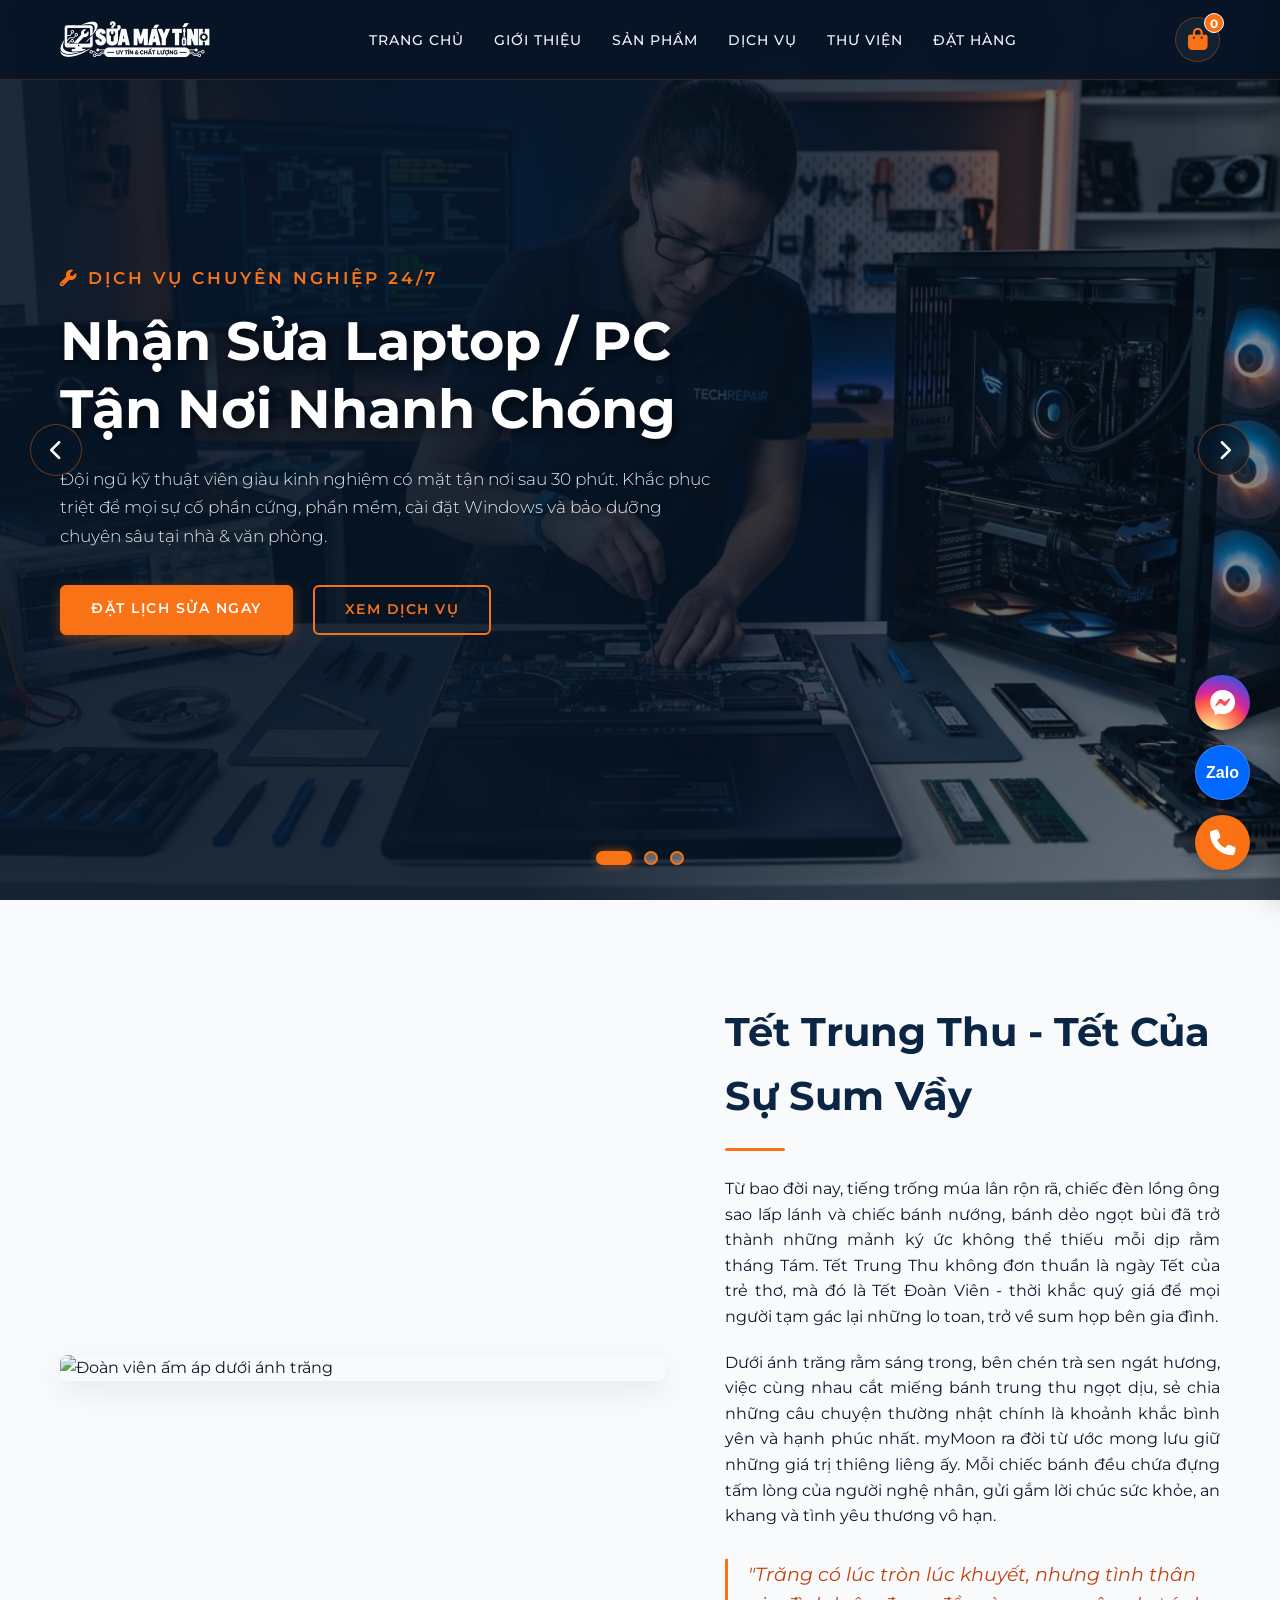
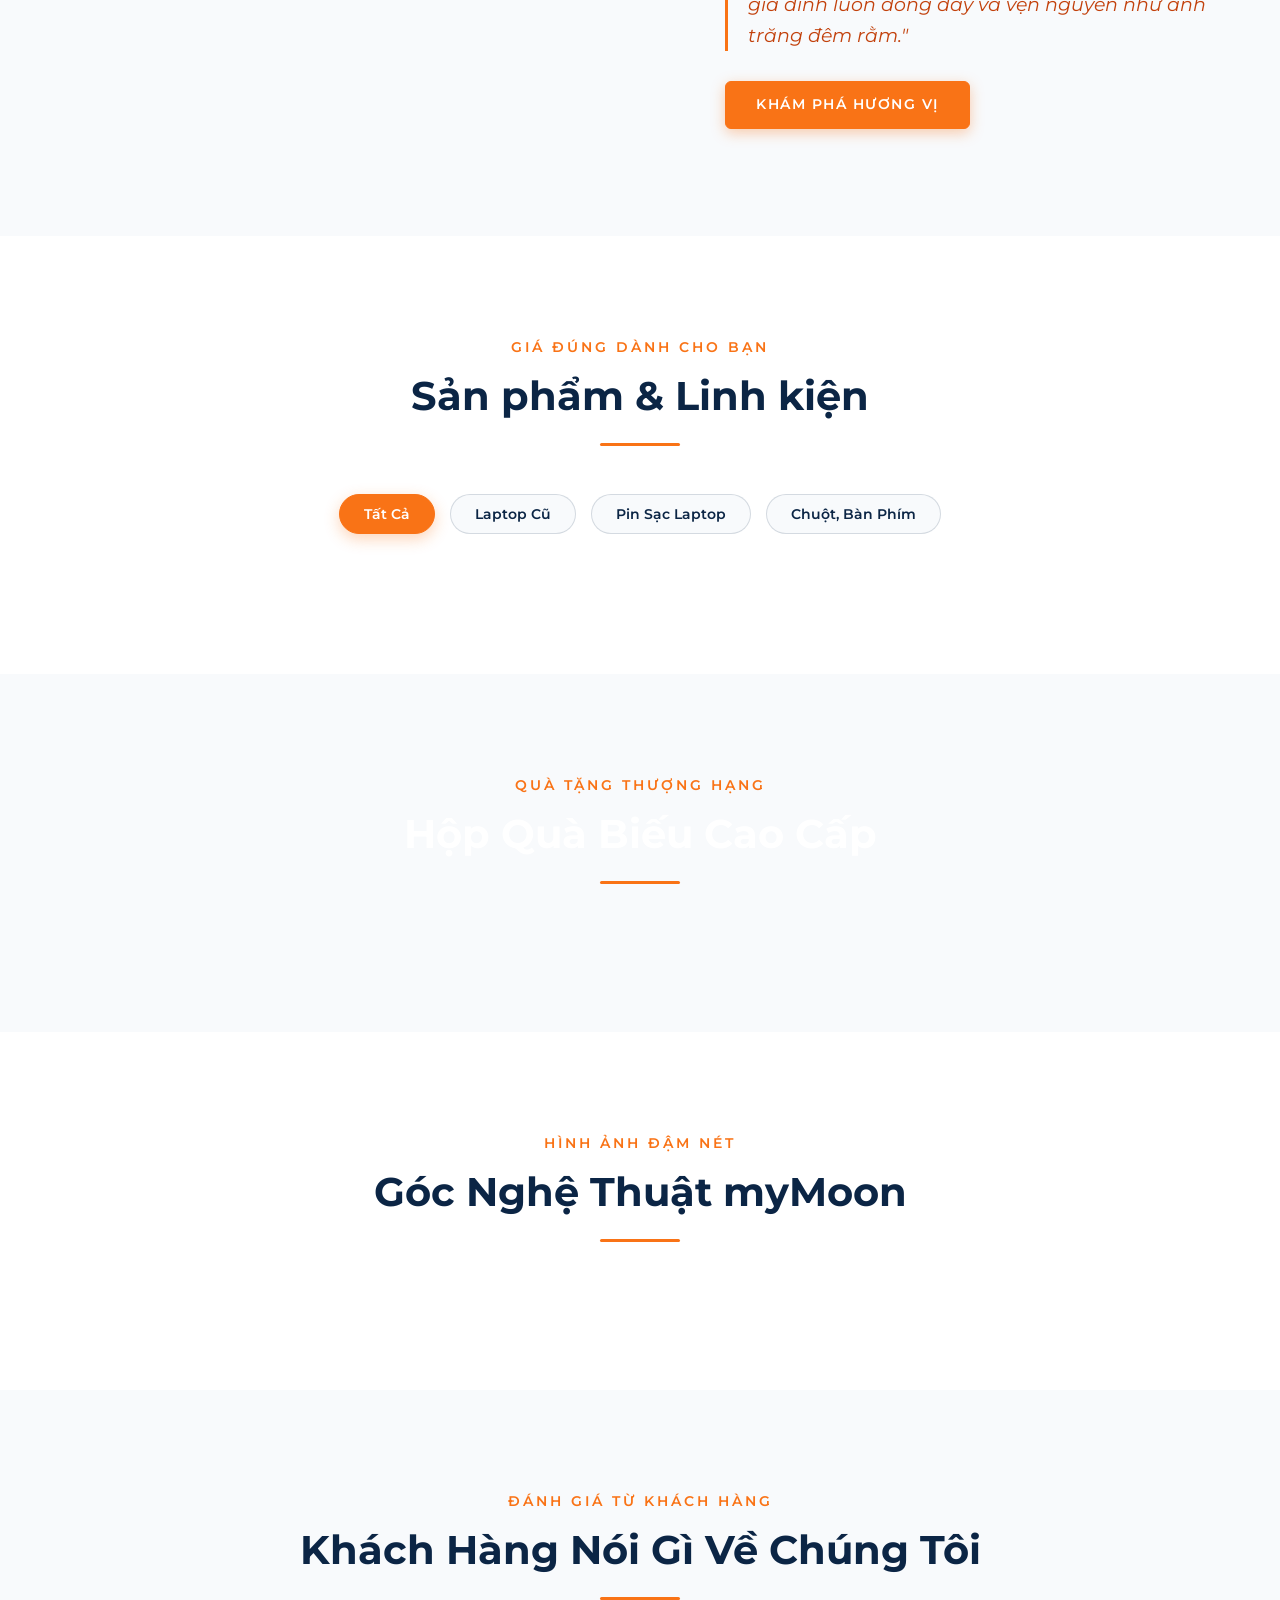
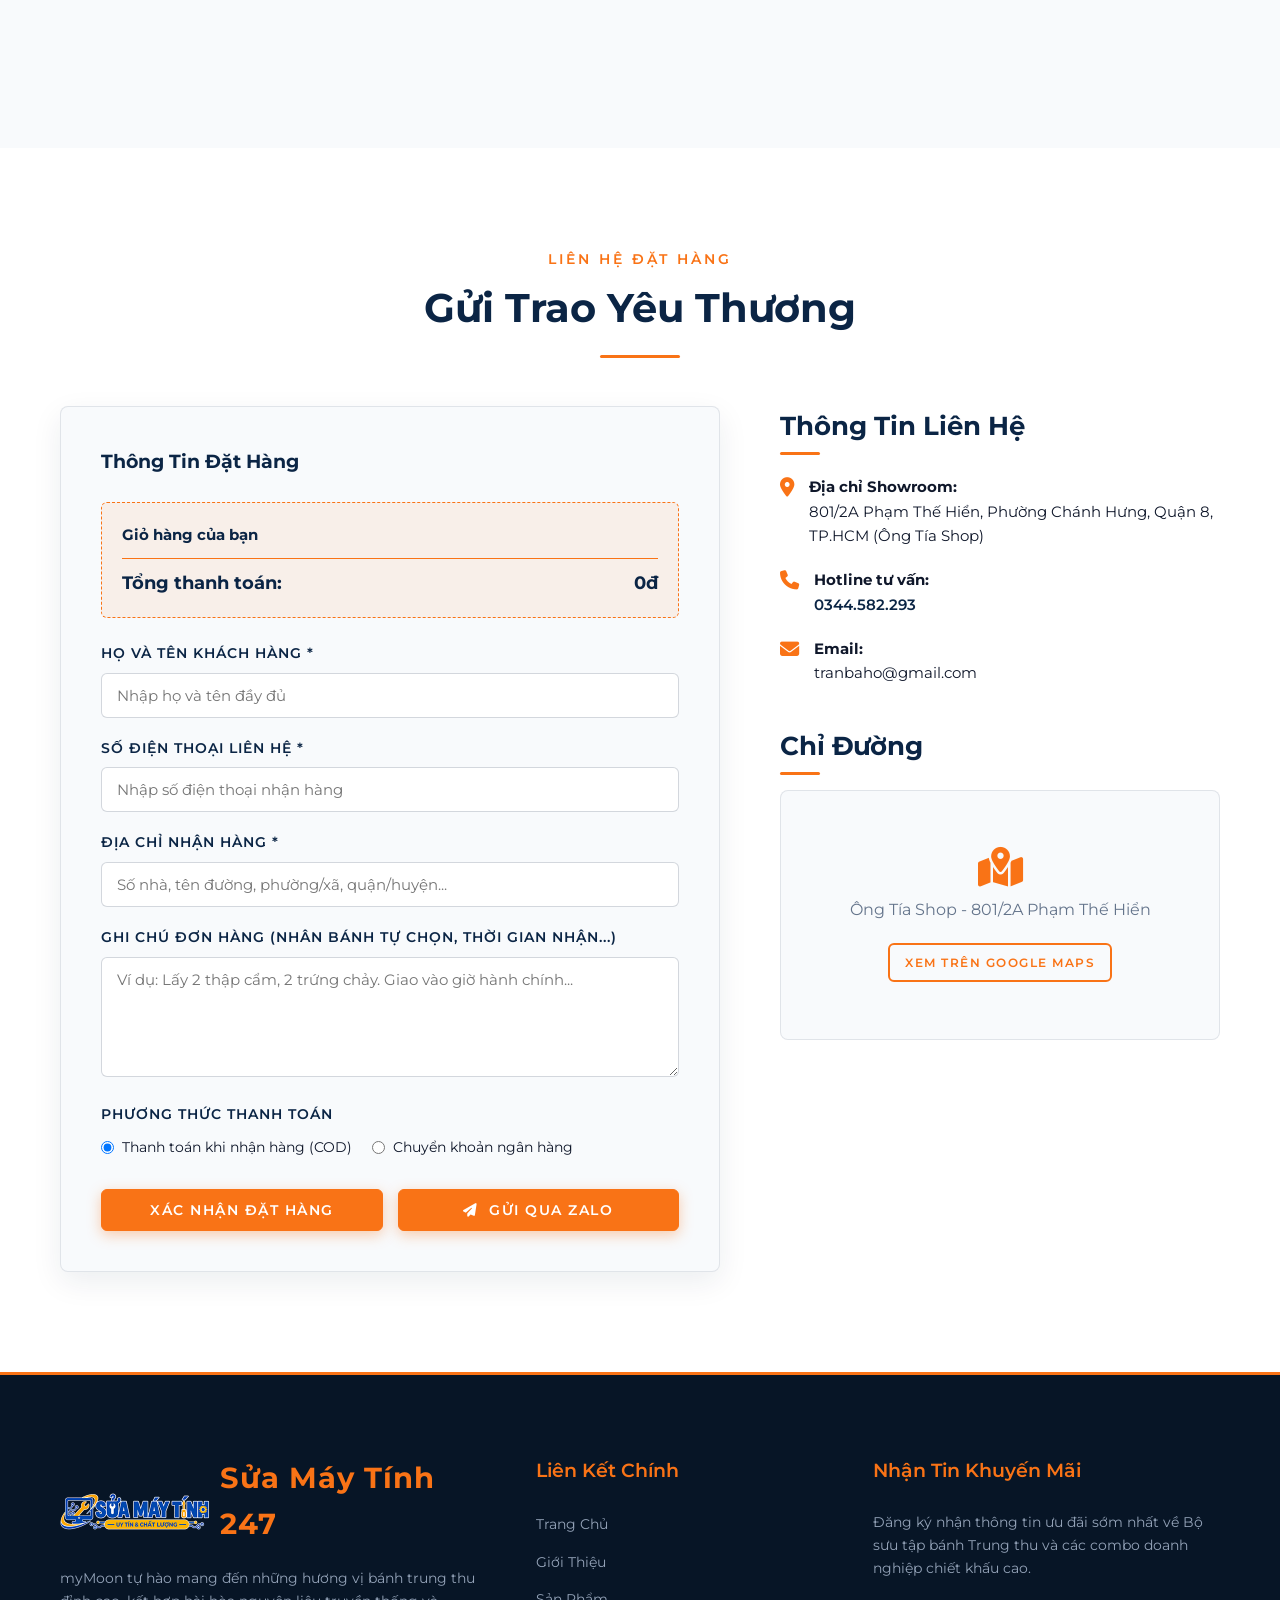
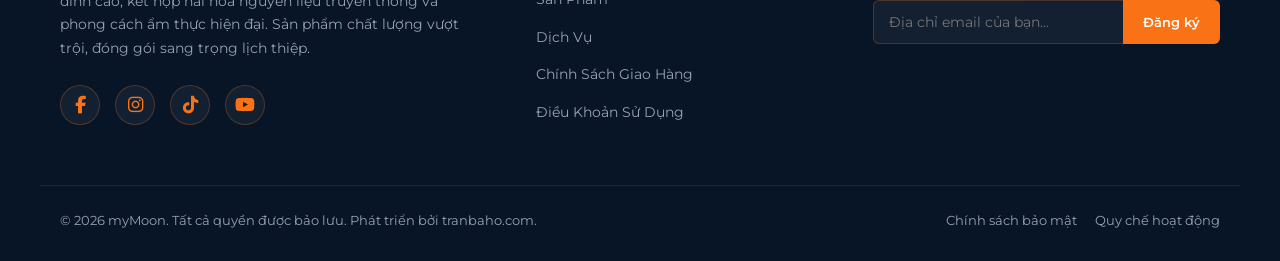
==== commit 729e2878: "Products: Update title to 'Giá đúng dành cho bạn / Sản phẩm & Linh kiện', categories (Laptop cũ, Pin" ====
--- a/index.html
+++ b/index.html
@@ -4,12 +4,14 @@
 <head>
   <meta charset="UTF-8">
   <meta name="viewport" content="width=device-width, initial-scale=1.0">
-  
+
   <!-- SEO Primary Meta Tags -->
   <title>Sửa Máy Tính 247 - Sửa Laptop, Sửa PC Tận Nơi TPHCM Nhanh Chóng | Linh Kiện Chính Hãng</title>
   <meta name="title" content="Sửa Máy Tính 247 - Sửa Laptop, Sửa PC Tận Nơi TPHCM Nhanh Chóng | Linh Kiện Chính Hãng">
-  <meta name="description" content="Dịch vụ sửa máy tính, sửa laptop, sửa PC tận nơi TPHCM chuyên nghiệp 24/7. Có mặt nhanh chóng sau 30 phút, thay thế và bán linh kiện, phụ kiện chính hãng 100%, bảo hành uy tín dài hạn.">
-  <meta name="keywords" content="Sửa máy tính, sửa laptop, sửa pc, tận nơi, nhanh chóng, thay thế linh kiện, phụ kiện chính hãng, bán linh kiện, bán phụ kiện chính hãng, sửa máy tính 24/7, sửa máy tính TPHCM, sửa máy tính tại nhà tphcm, cài win tận nơi, vệ sinh laptop tphcm">
+  <meta name="description"
+    content="Dịch vụ sửa máy tính, sửa laptop, sửa PC tận nơi TPHCM chuyên nghiệp 24/7. Có mặt nhanh chóng sau 30 phút, thay thế và bán linh kiện, phụ kiện chính hãng 100%, bảo hành uy tín dài hạn.">
+  <meta name="keywords"
+    content="Sửa máy tính, sửa laptop, sửa pc, tận nơi, nhanh chóng, thay thế linh kiện, phụ kiện chính hãng, bán linh kiện, bán phụ kiện chính hãng, sửa máy tính 24/7, sửa máy tính TPHCM, sửa máy tính tại nhà tphcm, cài win tận nơi, vệ sinh laptop tphcm">
   <meta name="author" content="Sửa Máy Tính 247">
   <meta name="robots" content="index, follow, max-image-preview:large, max-snippet:-1, max-video-preview:-1">
   <meta name="theme-color" content="#0b2545">
@@ -19,7 +21,8 @@
   <meta property="og:locale" content="vi_VN">
   <meta property="og:site_name" content="Sửa Máy Tính 247">
   <meta property="og:title" content="Sửa Máy Tính 247 - Dịch Vụ Sửa Laptop, Sửa PC Tận Nơi TPHCM Nhanh Chóng">
-  <meta property="og:description" content="Dịch vụ sửa máy tính, sửa laptop, sửa PC tận nơi TPHCM chuyên nghiệp 24/7. Thay thế & bán linh kiện, phụ kiện chính hãng, có mặt sau 30 phút.">
+  <meta property="og:description"
+    content="Dịch vụ sửa máy tính, sửa laptop, sửa PC tận nơi TPHCM chuyên nghiệp 24/7. Thay thế & bán linh kiện, phụ kiện chính hãng, có mặt sau 30 phút.">
   <meta property="og:image" content="assets/images/hero_slide_1.jpg">
   <meta property="og:image:width" content="1200">
   <meta property="og:image:height" content="630">
@@ -28,7 +31,8 @@
   <!-- Twitter Card -->
   <meta name="twitter:card" content="summary_large_image">
   <meta name="twitter:title" content="Sửa Máy Tính 247 - Sửa Laptop, Sửa PC Tận Nơi TPHCM Nhanh Chóng">
-  <meta name="twitter:description" content="Chuyên sửa chữa Laptop, PC tận nơi 24/7 tại TPHCM. Bán và thay thế linh kiện, phụ kiện chính hãng, bảo hành chu đáo.">
+  <meta name="twitter:description"
+    content="Chuyên sửa chữa Laptop, PC tận nơi 24/7 tại TPHCM. Bán và thay thế linh kiện, phụ kiện chính hãng, bảo hành chu đáo.">
   <meta name="twitter:image" content="assets/images/hero_slide_1.jpg">
 
   <!-- Favicon -->
@@ -73,8 +77,8 @@
   <header id="header">
     <nav class="navbar">
       <a href="#" class="logo">
-        <img src="assets/images/logo_sua_may_tinh.png" alt="Sửa Máy Tính 247 Logo" class="logo-img" id="brand-logo"
-          onerror="this.src='assets/images/logo.png'">
+        <img src="assets/images/logo_suamaytinh_w.png" alt="Sửa Máy Tính 247 Logo" class="logo-img" id="brand-logo"
+          onerror="this.src='assets/images/logo_suamaytinh_w.png'">
       </a>
 
       <ul class="nav-menu" id="nav-menu">
@@ -105,12 +109,14 @@
   <section class="hero" id="hero">
     <div class="hero-slider" id="hero-slider">
       <!-- Slide 1 -->
-      <div class="hero-slide active" style="background-image: linear-gradient(to right, rgba(7, 21, 38, 0.90) 40%, rgba(7, 21, 38, 0.45) 100%), url('assets/images/hero_slide_1.jpg');">
+      <div class="hero-slide active"
+        style="background-image: linear-gradient(to right, rgba(7, 21, 38, 0.90) 40%, rgba(7, 21, 38, 0.45) 100%), url('assets/images/hero_slide_1.jpg');">
         <div class="hero-container">
           <div class="hero-content">
             <p class="hero-subtitle"><i class="fa-solid fa-wrench"></i> Dịch Vụ Chuyên Nghiệp 24/7</p>
             <h1 class="hero-title">Nhận Sửa Laptop / PC<br>Tận Nơi Nhanh Chóng</h1>
-            <p class="hero-description">Đội ngũ kỹ thuật viên giàu kinh nghiệm có mặt tận nơi sau 30 phút. Khắc phục triệt để mọi sự cố phần cứng, phần mềm, cài đặt Windows và bảo dưỡng chuyên sâu tại nhà & văn phòng.</p>
+            <p class="hero-description">Đội ngũ kỹ thuật viên giàu kinh nghiệm có mặt tận nơi sau 30 phút. Khắc phục
+              triệt để mọi sự cố phần cứng, phần mềm, cài đặt Windows và bảo dưỡng chuyên sâu tại nhà & văn phòng.</p>
             <div class="hero-buttons">
               <a href="#contact" class="btn btn-primary">Đặt Lịch Sửa Ngay</a>
               <a href="#combos" class="btn btn-outline">Xem Dịch Vụ</a>
@@ -120,12 +126,14 @@
       </div>
 
       <!-- Slide 2 -->
-      <div class="hero-slide" style="background-image: linear-gradient(to right, rgba(7, 21, 38, 0.90) 40%, rgba(7, 21, 38, 0.45) 100%), url('assets/images/hero_slide_2.jpg');">
+      <div class="hero-slide"
+        style="background-image: linear-gradient(to right, rgba(7, 21, 38, 0.90) 40%, rgba(7, 21, 38, 0.45) 100%), url('assets/images/hero_slide_2.jpg');">
         <div class="hero-container">
           <div class="hero-content">
             <p class="hero-subtitle"><i class="fa-solid fa-shield-halved"></i> Uy Tín & Cam Kết 100%</p>
             <h2 class="hero-title">Thay Đổi Linh Kiện<br>Chính Hãng 100%</h2>
-            <p class="hero-description">Thay thế màn hình, bàn phím, pin, sạc, mainboard, bản lề, quạt tản nhiệt Laptop & PC chính hãng. Kiểm tra trực tiếp, lấy liền trong ngày, bảo hành 1 đổi 1 chu đáo.</p>
+            <p class="hero-description">Thay thế màn hình, bàn phím, pin, sạc, mainboard, bản lề, quạt tản nhiệt Laptop
+              & PC chính hãng. Kiểm tra trực tiếp, lấy liền trong ngày, bảo hành 1 đổi 1 chu đáo.</p>
             <div class="hero-buttons">
               <a href="#products" class="btn btn-primary">Xem Linh Kiện</a>
               <a href="#contact" class="btn btn-outline">Tư Vấn Miễn Phí</a>
@@ -135,12 +143,14 @@
       </div>
 
       <!-- Slide 3 -->
-      <div class="hero-slide" style="background-image: linear-gradient(to right, rgba(7, 21, 38, 0.90) 40%, rgba(7, 21, 38, 0.45) 100%), url('assets/images/hero_slide_3.jpg');">
+      <div class="hero-slide"
+        style="background-image: linear-gradient(to right, rgba(7, 21, 38, 0.90) 40%, rgba(7, 21, 38, 0.45) 100%), url('assets/images/hero_slide_3.jpg');">
         <div class="hero-container">
           <div class="hero-content">
             <p class="hero-subtitle"><i class="fa-solid fa-microchip"></i> Phân Phối Trực Tiếp</p>
             <h2 class="hero-title">Sản Phẩm Linh Kiện<br>Laptop/PC Giá Chính Hãng</h2>
-            <p class="hero-description">Cung cấp ổ cứng SSD, RAM, CPU, Card màn hình VGA, nguồn PSU và phụ kiện công nghệ hàng đầu với mức giá niêm yết cạnh tranh và hỗ trợ kiểm tra lắp đặt miễn phí.</p>
+            <p class="hero-description">Cung cấp ổ cứng SSD, RAM, CPU, Card màn hình VGA, nguồn PSU và phụ kiện công
+              nghệ hàng đầu với mức giá niêm yết cạnh tranh và hỗ trợ kiểm tra lắp đặt miễn phí.</p>
             <div class="hero-buttons">
               <a href="#products" class="btn btn-primary">Mua Linh Kiện Ngay</a>
               <button id="view-price-btn" class="btn btn-outline">Xem Bảng Giá</button>
@@ -195,19 +205,32 @@
   <!-- --- PRODUCTS SECTION --- -->
   <section class="products" id="products">
     <h2 class="section-title">
-      <span>Tuyệt Phẩm Hương Vị</span>
-      Bộ Sưu Tập Bánh Nướng myMoon
+      <span>Giá đúng dành cho bạn</span>
+      Sản phẩm & Linh kiện
     </h2>
 
     <div class="filter-container">
       <button class="filter-btn active" data-category="all">Tất Cả</button>
-      <button class="filter-btn" data-category="traditional">Truyền Thống</button>
-      <button class="filter-btn" data-category="modern">Hiện Đại</button>
-      <button class="filter-btn" data-category="lava">Lava Trứng Chảy</button>
+      <button class="filter-btn" data-category="laptop-cu">Laptop Cũ</button>
+      <button class="filter-btn" data-category="pin-sac">Pin Sạc Laptop</button>
+      <button class="filter-btn" data-category="chuot-ban-phim">Chuột, Bàn Phím</button>
     </div>
 
     <div class="products-grid" id="products-grid">
       <!-- Products will be dynamically loaded here by app.js -->
+    </div>
+
+    <!-- Products Pagination: 3 Dots and 2 Arrows -->
+    <div class="products-pagination" id="products-pagination" style="display: none;">
+      <button class="pagination-arrow pagination-prev" id="pagination-prev" aria-label="Trang trước">
+        <i class="fa-solid fa-chevron-left"></i>
+      </button>
+      <div class="pagination-dots" id="pagination-dots">
+        <!-- Dots dynamically rendered -->
+      </div>
+      <button class="pagination-arrow pagination-next" id="pagination-next" aria-label="Trang tiếp theo">
+        <i class="fa-solid fa-chevron-right"></i>
+      </button>
     </div>
   </section>
 
--- a/style.css
+++ b/style.css
@@ -729,6 +729,75 @@
   transform: rotate(90deg) scale(1.05);
 }
 
+/* --- PRODUCTS PAGINATION --- */
+.products-pagination {
+  display: flex;
+  justify-content: center;
+  align-items: center;
+  gap: 20px;
+  margin-top: 50px;
+}
+
+.pagination-arrow {
+  width: 44px;
+  height: 44px;
+  border-radius: 50%;
+  background-color: var(--bg-cream);
+  border: 1.5px solid var(--accent-color);
+  color: var(--primary-color);
+  font-size: 1.1rem;
+  display: flex;
+  align-items: center;
+  justify-content: center;
+  cursor: pointer;
+  transition: var(--transition-smooth);
+}
+
+.pagination-arrow:hover:not(:disabled) {
+  background-color: var(--accent-color);
+  color: #ffffff;
+  transform: translateY(-2px);
+  box-shadow: 0 4px 14px rgba(249, 115, 22, 0.35);
+}
+
+.pagination-arrow:disabled,
+.pagination-arrow.disabled {
+  opacity: 0.35;
+  cursor: not-allowed;
+  border-color: rgba(11, 37, 69, 0.2);
+  color: var(--text-muted);
+}
+
+.pagination-dots {
+  display: flex;
+  align-items: center;
+  gap: 12px;
+}
+
+.pagination-dot {
+  width: 12px;
+  height: 12px;
+  border-radius: 50%;
+  background-color: rgba(11, 37, 69, 0.2);
+  border: none;
+  cursor: pointer;
+  transition: all 0.3s cubic-bezier(0.4, 0, 0.2, 1);
+  padding: 0;
+}
+
+.pagination-dot:hover {
+  background-color: var(--accent-light);
+  transform: scale(1.2);
+}
+
+.pagination-dot.active {
+  background-color: var(--accent-color);
+  width: 32px;
+  border-radius: 8px;
+  box-shadow: 0 0 10px rgba(249, 115, 22, 0.5);
+  cursor: default;
+}
+
 /* --- GIFT COMBOS / DỊCH VỤ SECTION --- */
 .combos {
   padding: 100px 0;
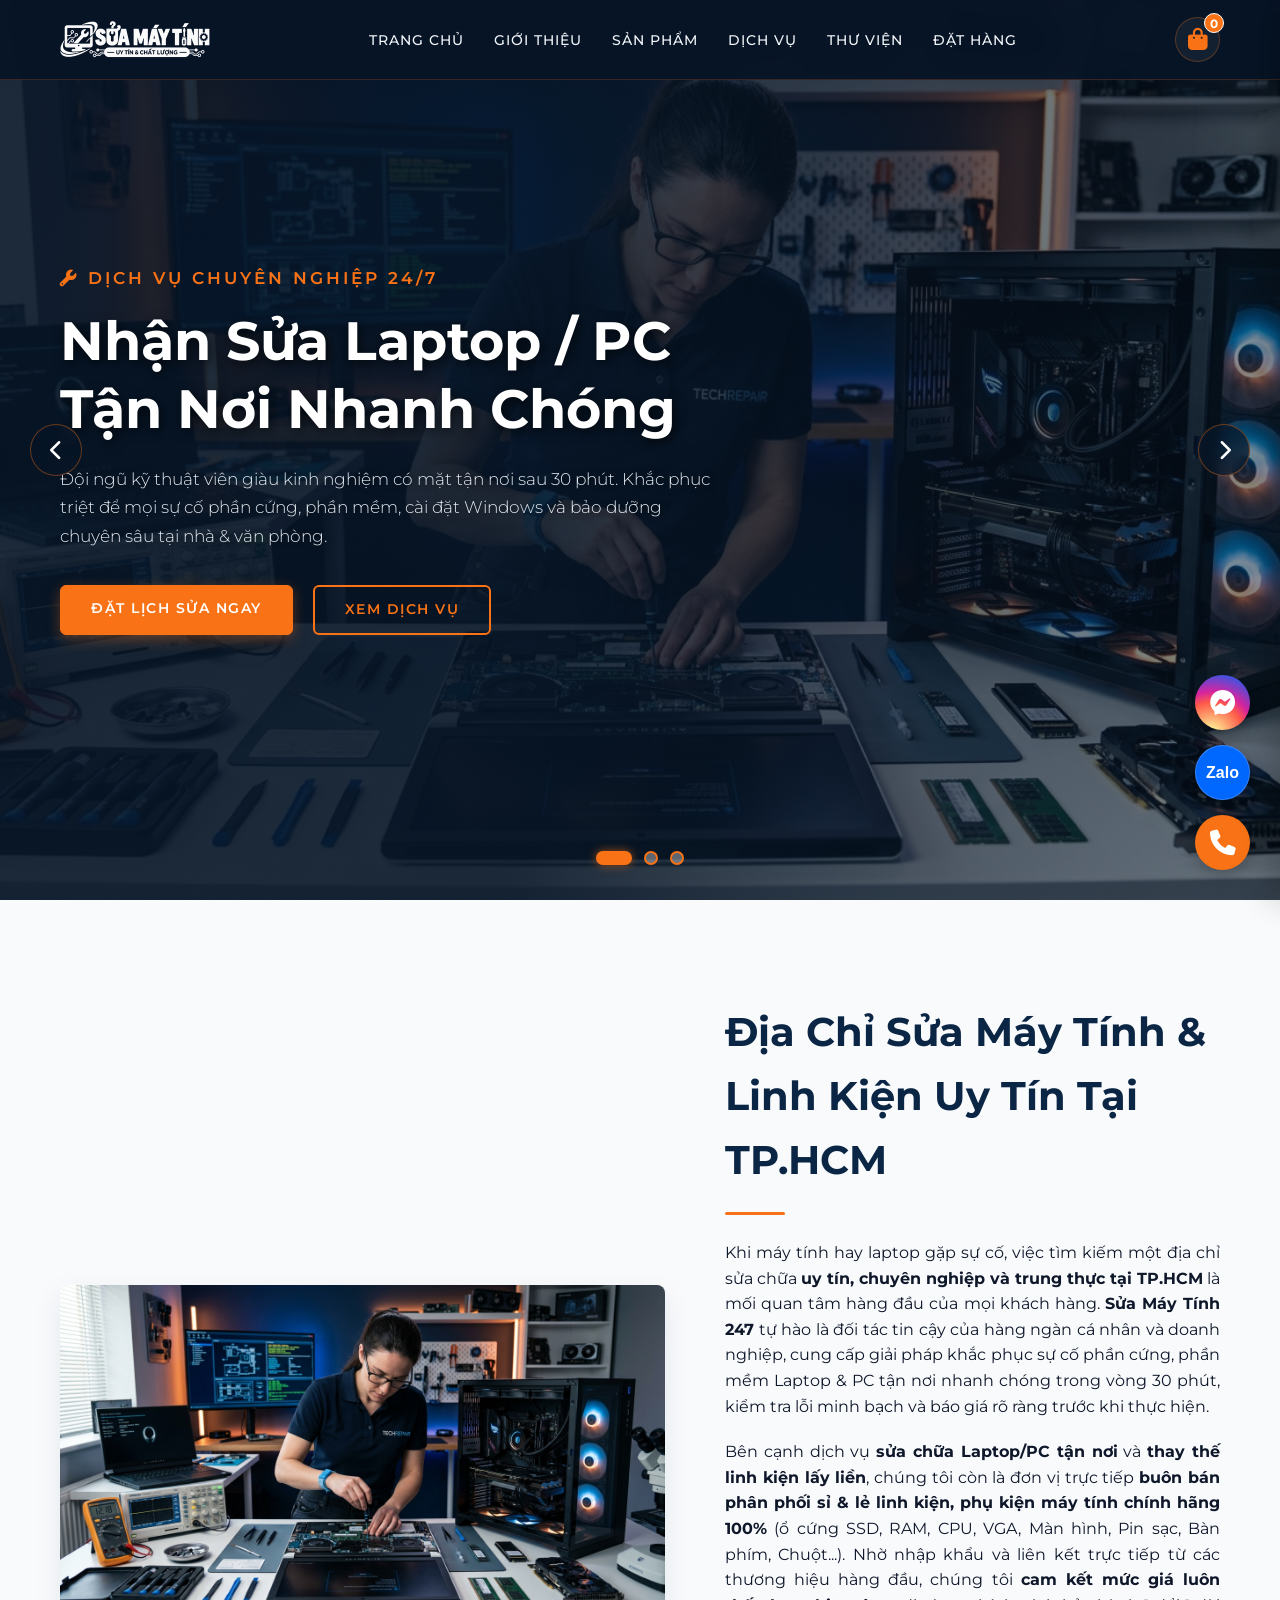
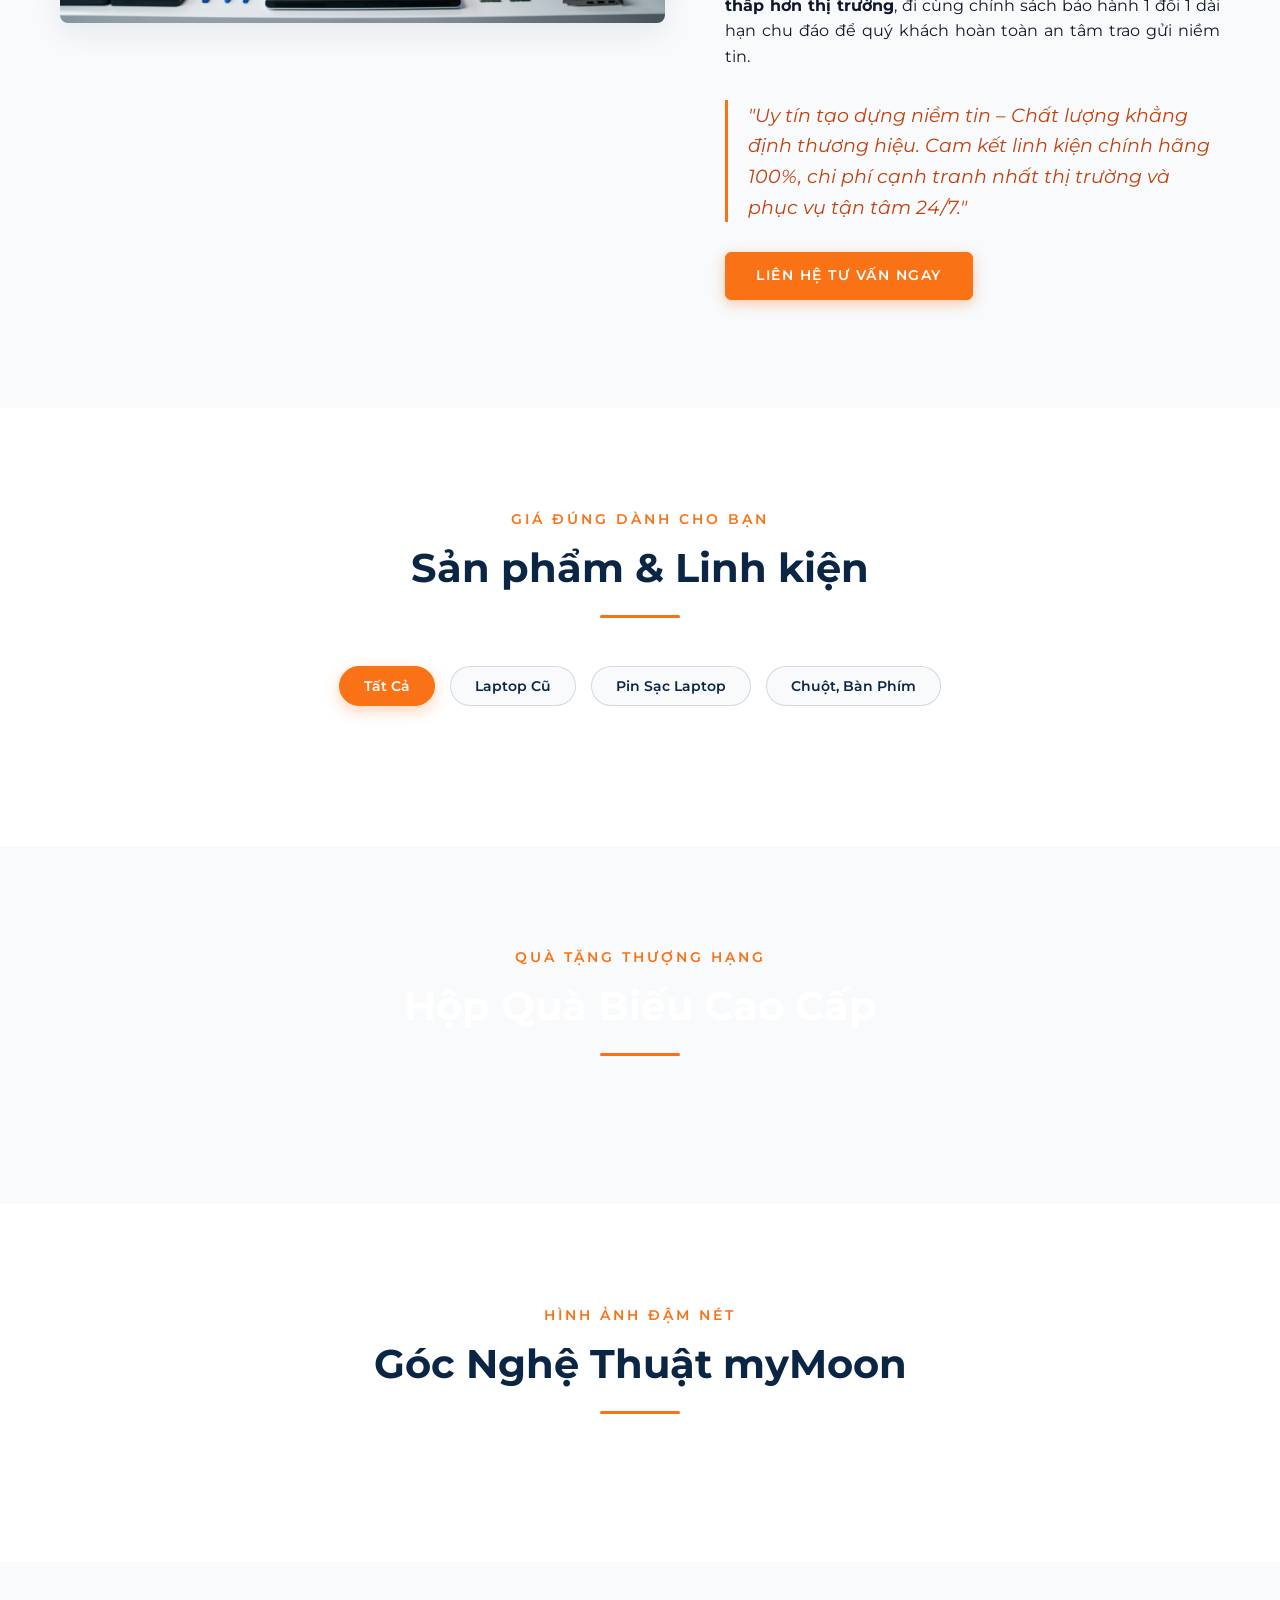
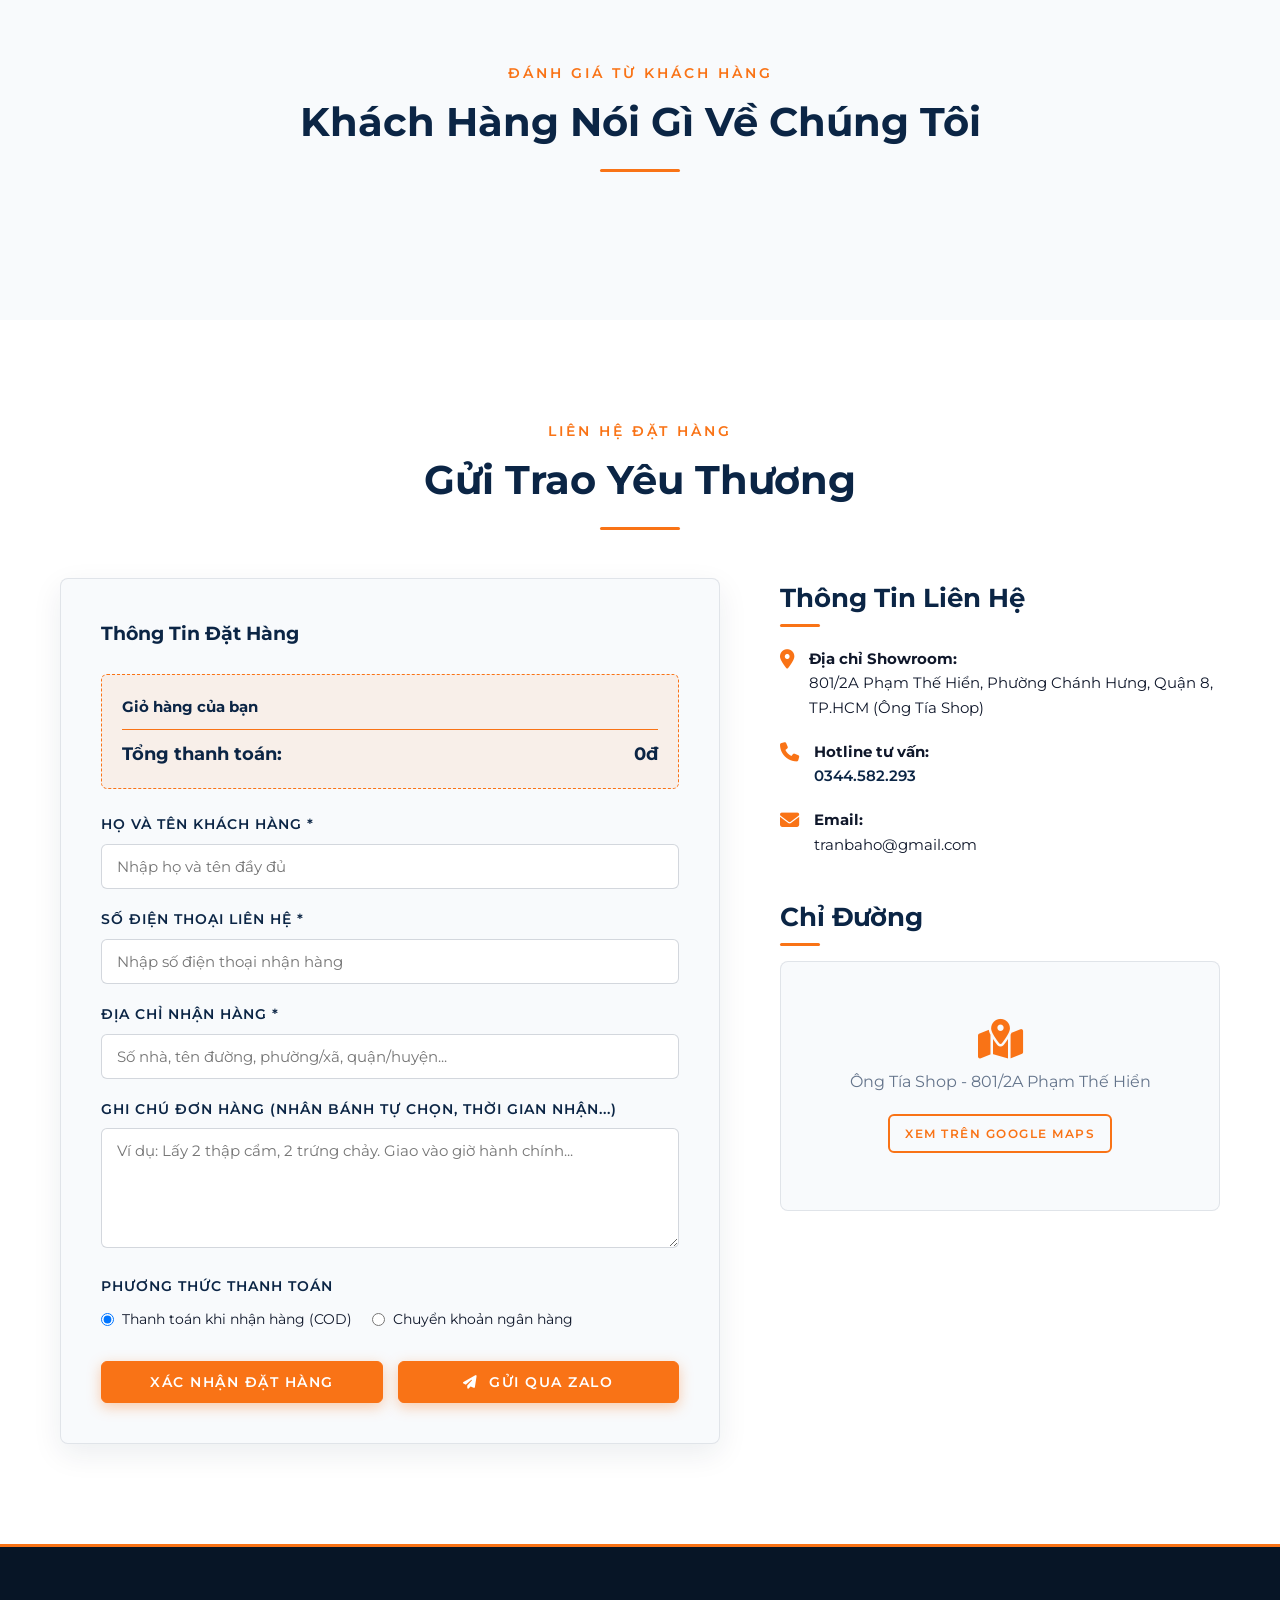
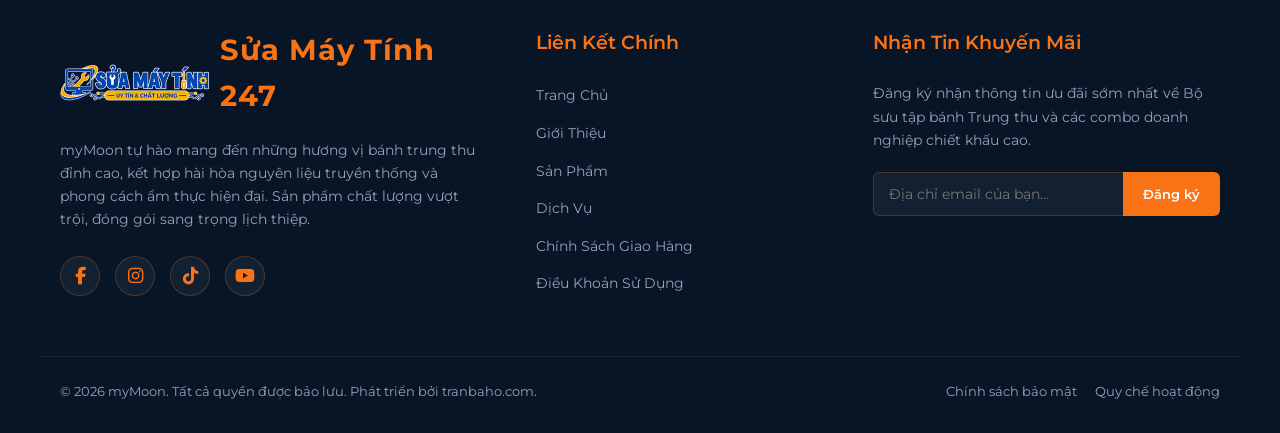
==== commit 4e5957e5: "Story: Rewrite introduction section focusing on trusted computer repair in HCMC, laptop/PC repair, p" ====
--- a/index.html
+++ b/index.html
@@ -176,28 +176,22 @@
     </div>
   </section>
 
-  <!-- --- STORY SECTION --- -->
+  <!-- --- STORY / GIỚI THIỆU SECTION --- -->
   <section class="story" id="story">
     <div class="story-container">
       <div class="story-image-wrapper">
-        <img src="assets/images/story_reunion.jpg" alt="Đoàn viên ấm áp dưới ánh trăng" class="story-img"
+        <img src="assets/images/hero_slide_1.jpg" alt="Dịch vụ sửa máy tính laptop PC tận nơi uy tín TPHCM" class="story-img"
           loading="lazy">
       </div>
       <div class="story-content">
-        <h2>Tết Trung Thu - Tết Của Sự Sum Vầy</h2>
+        <h2>Địa Chỉ Sửa Máy Tính & Linh Kiện Uy Tín Tại TP.HCM</h2>
         <div class="story-divider"></div>
-        <p>Từ bao đời nay, tiếng trống múa lân rộn rã, chiếc đèn lồng ông sao lấp lánh và chiếc bánh nướng, bánh dẻo
-          ngọt bùi đã trở thành những mảnh ký ức không thể thiếu mỗi dịp rằm tháng Tám. Tết Trung Thu không đơn thuần là
-          ngày Tết của trẻ thơ, mà đó là Tết Đoàn Viên - thời khắc quý giá để mọi người tạm gác lại những lo toan, trở
-          về sum họp bên gia đình.</p>
-        <p>Dưới ánh trăng rằm sáng trong, bên chén trà sen ngát hương, việc cùng nhau cắt miếng bánh trung thu ngọt dịu,
-          sẻ chia những câu chuyện thường nhật chính là khoảnh khắc bình yên và hạnh phúc nhất. myMoon ra đời từ ước
-          mong lưu giữ những giá trị thiêng liêng ấy. Mỗi chiếc bánh đều chứa đựng tấm lòng của người nghệ nhân, gửi gắm
-          lời chúc sức khỏe, an khang và tình yêu thương vô hạn.</p>
+        <p>Khi máy tính hay laptop gặp sự cố, việc tìm kiếm một địa chỉ sửa chữa <strong>uy tín, chuyên nghiệp và trung thực tại TP.HCM</strong> là mối quan tâm hàng đầu của mọi khách hàng. <strong>Sửa Máy Tính 247</strong> tự hào là đối tác tin cậy của hàng ngàn cá nhân và doanh nghiệp, cung cấp giải pháp khắc phục sự cố phần cứng, phần mềm Laptop & PC tận nơi nhanh chóng trong vòng 30 phút, kiểm tra lỗi minh bạch và báo giá rõ ràng trước khi thực hiện.</p>
+        <p>Bên cạnh dịch vụ <strong>sửa chữa Laptop/PC tận nơi</strong> và <strong>thay thế linh kiện lấy liền</strong>, chúng tôi còn là đơn vị trực tiếp <strong>buôn bán phân phối sỉ & lẻ linh kiện, phụ kiện máy tính chính hãng 100%</strong> (ổ cứng SSD, RAM, CPU, VGA, Màn hình, Pin sạc, Bàn phím, Chuột...). Nhờ nhập khẩu và liên kết trực tiếp từ các thương hiệu hàng đầu, chúng tôi <strong>cam kết mức giá luôn thấp hơn thị trường</strong>, đi cùng chính sách bảo hành 1 đổi 1 dài hạn chu đáo để quý khách hoàn toàn an tâm trao gửi niềm tin.</p>
         <div class="story-quote">
-          "Trăng có lúc tròn lúc khuyết, nhưng tình thân gia đình luôn đong đầy và vẹn nguyên như ánh trăng đêm rằm."
-        </div>
-        <a href="#products" class="btn btn-primary">Khám Phá Hương Vị</a>
+          "Uy tín tạo dựng niềm tin – Chất lượng khẳng định thương hiệu. Cam kết linh kiện chính hãng 100%, chi phí cạnh tranh nhất thị trường và phục vụ tận tâm 24/7."
+        </div>
+        <a href="#contact" class="btn btn-primary">Liên Hệ Tư Vấn Ngay</a>
       </div>
     </div>
   </section>
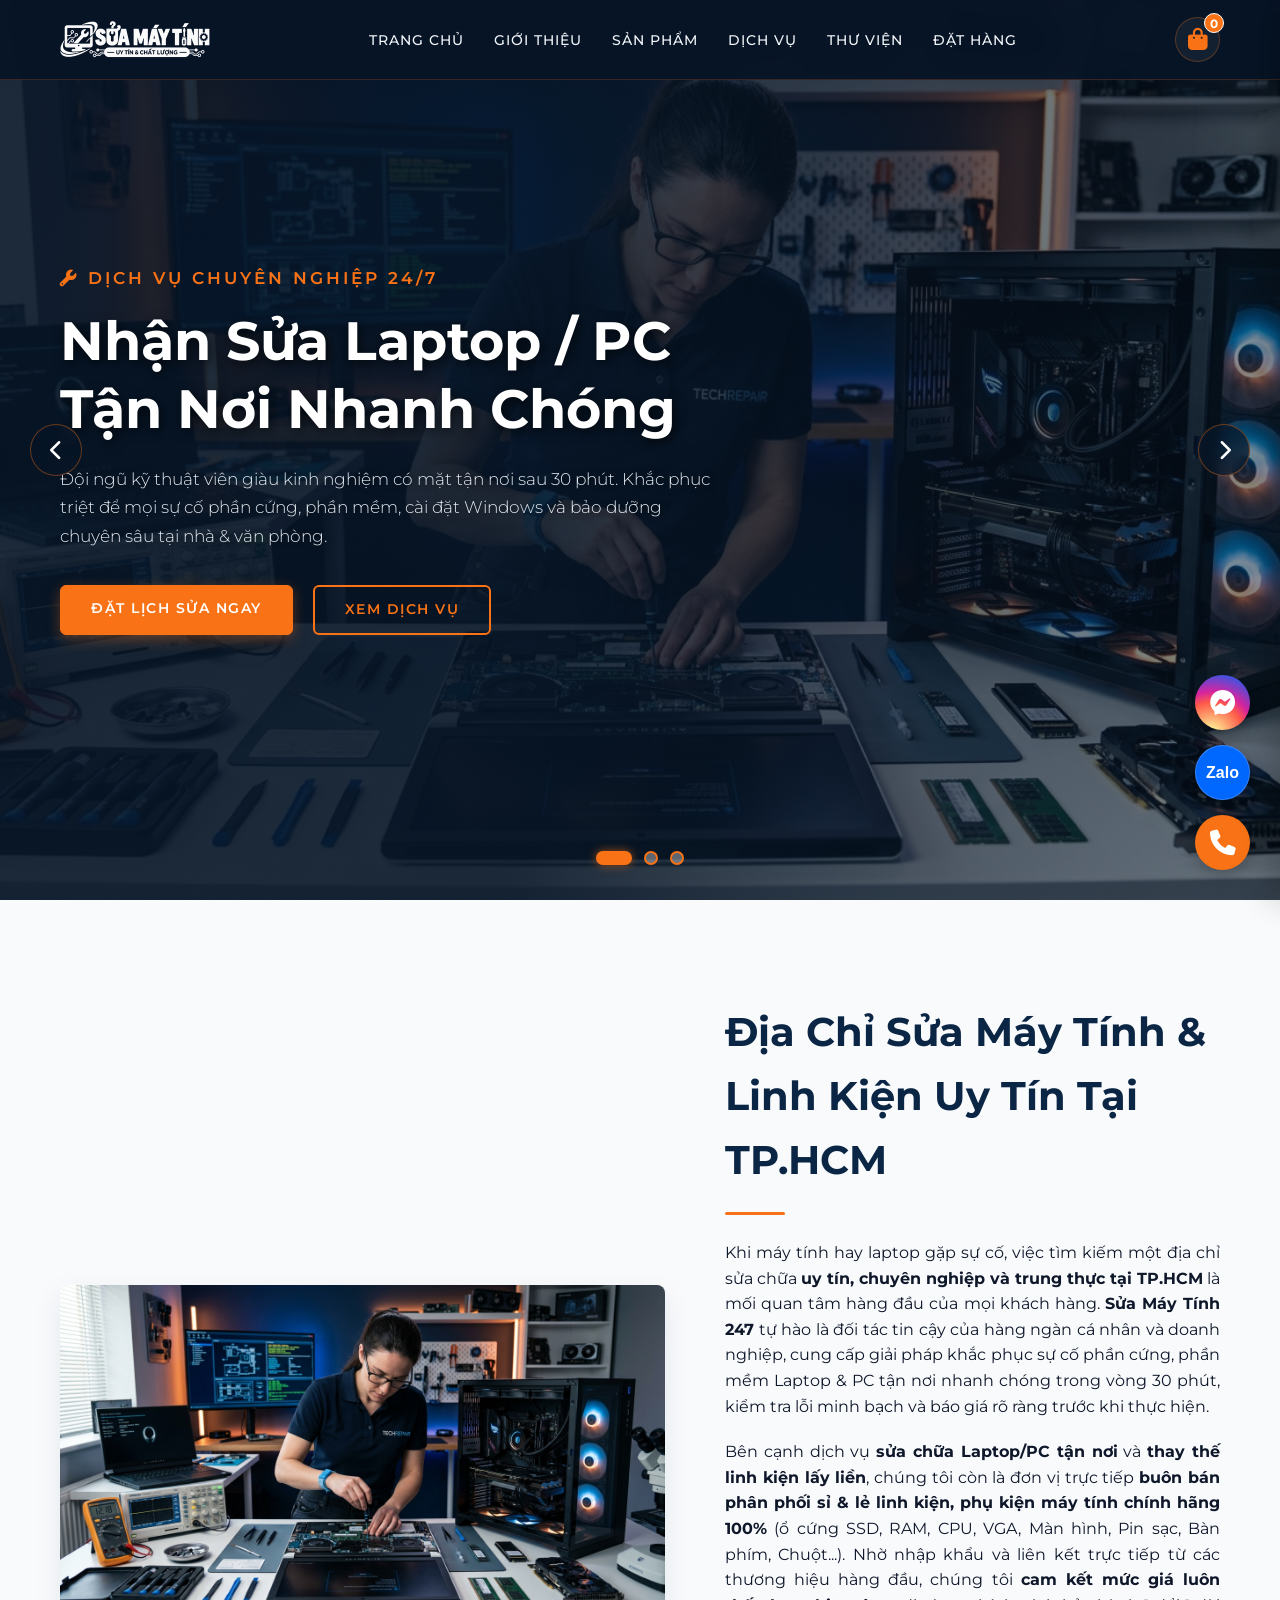
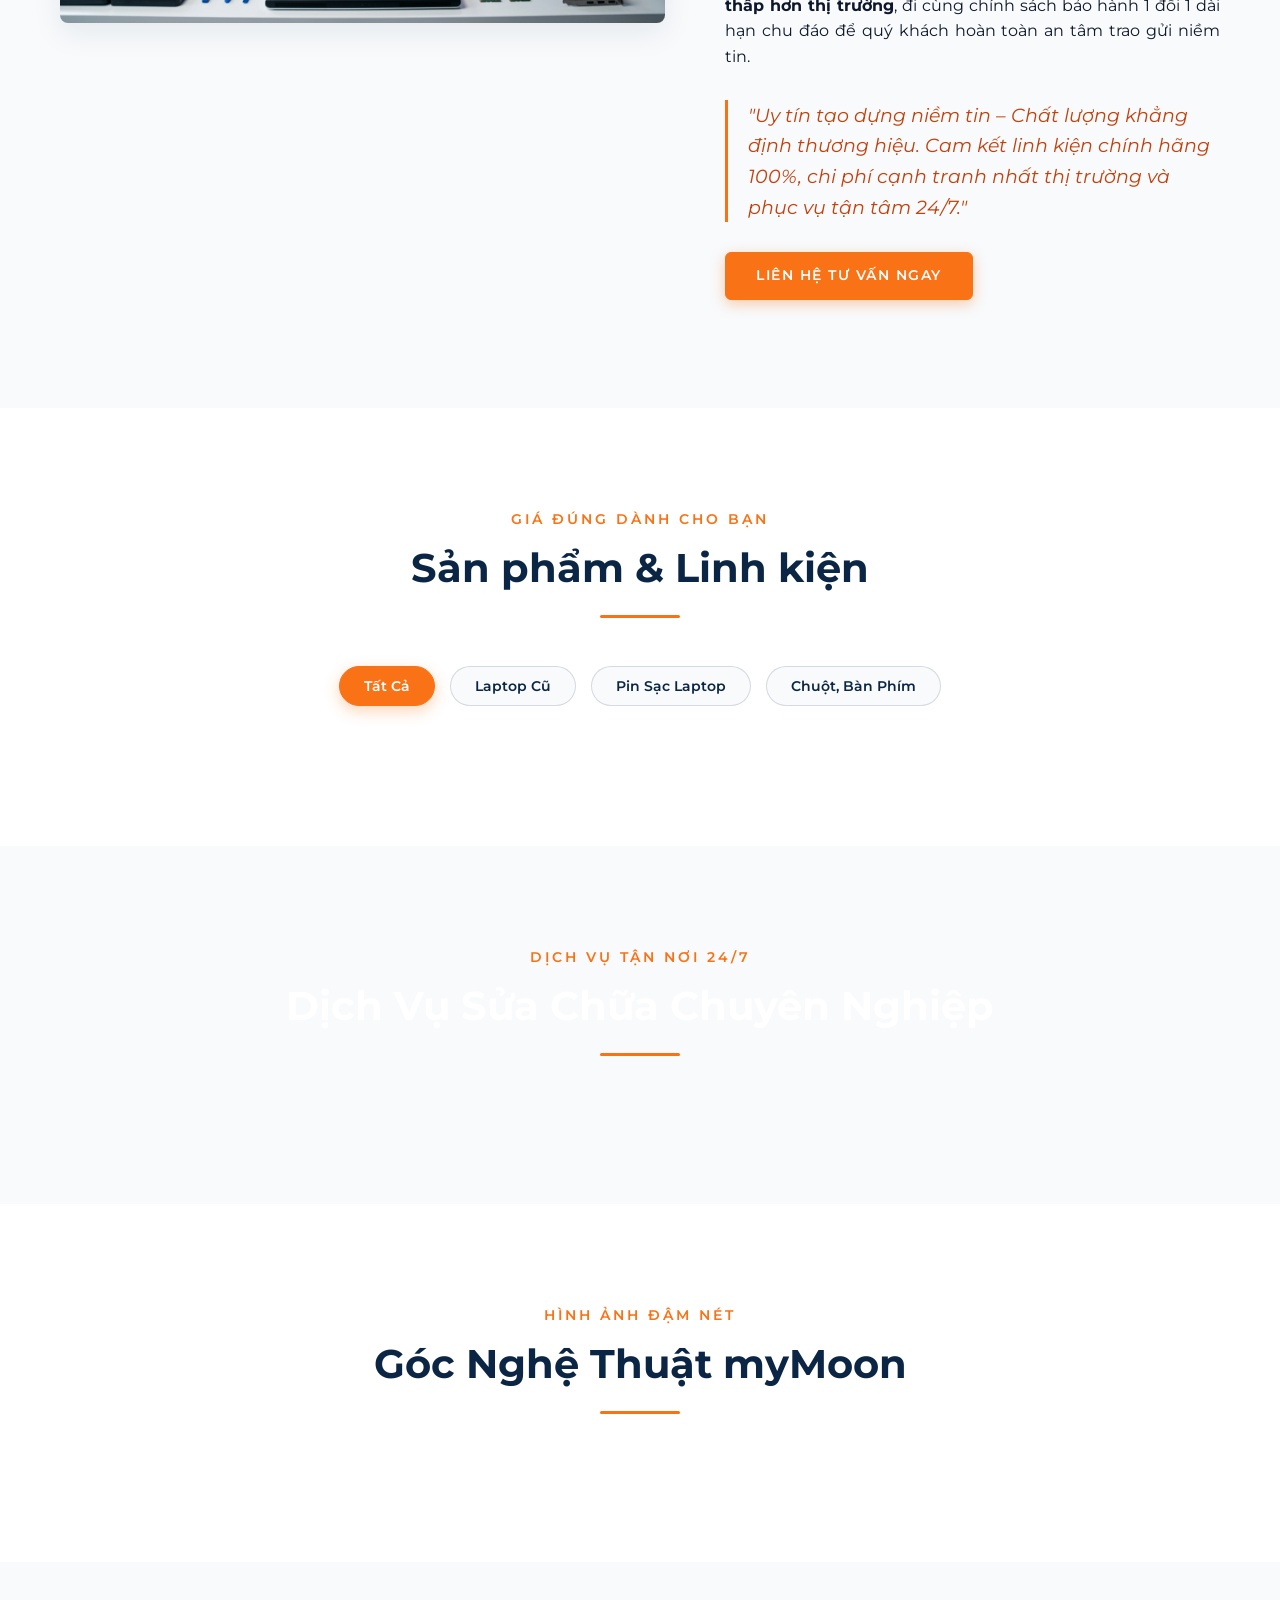
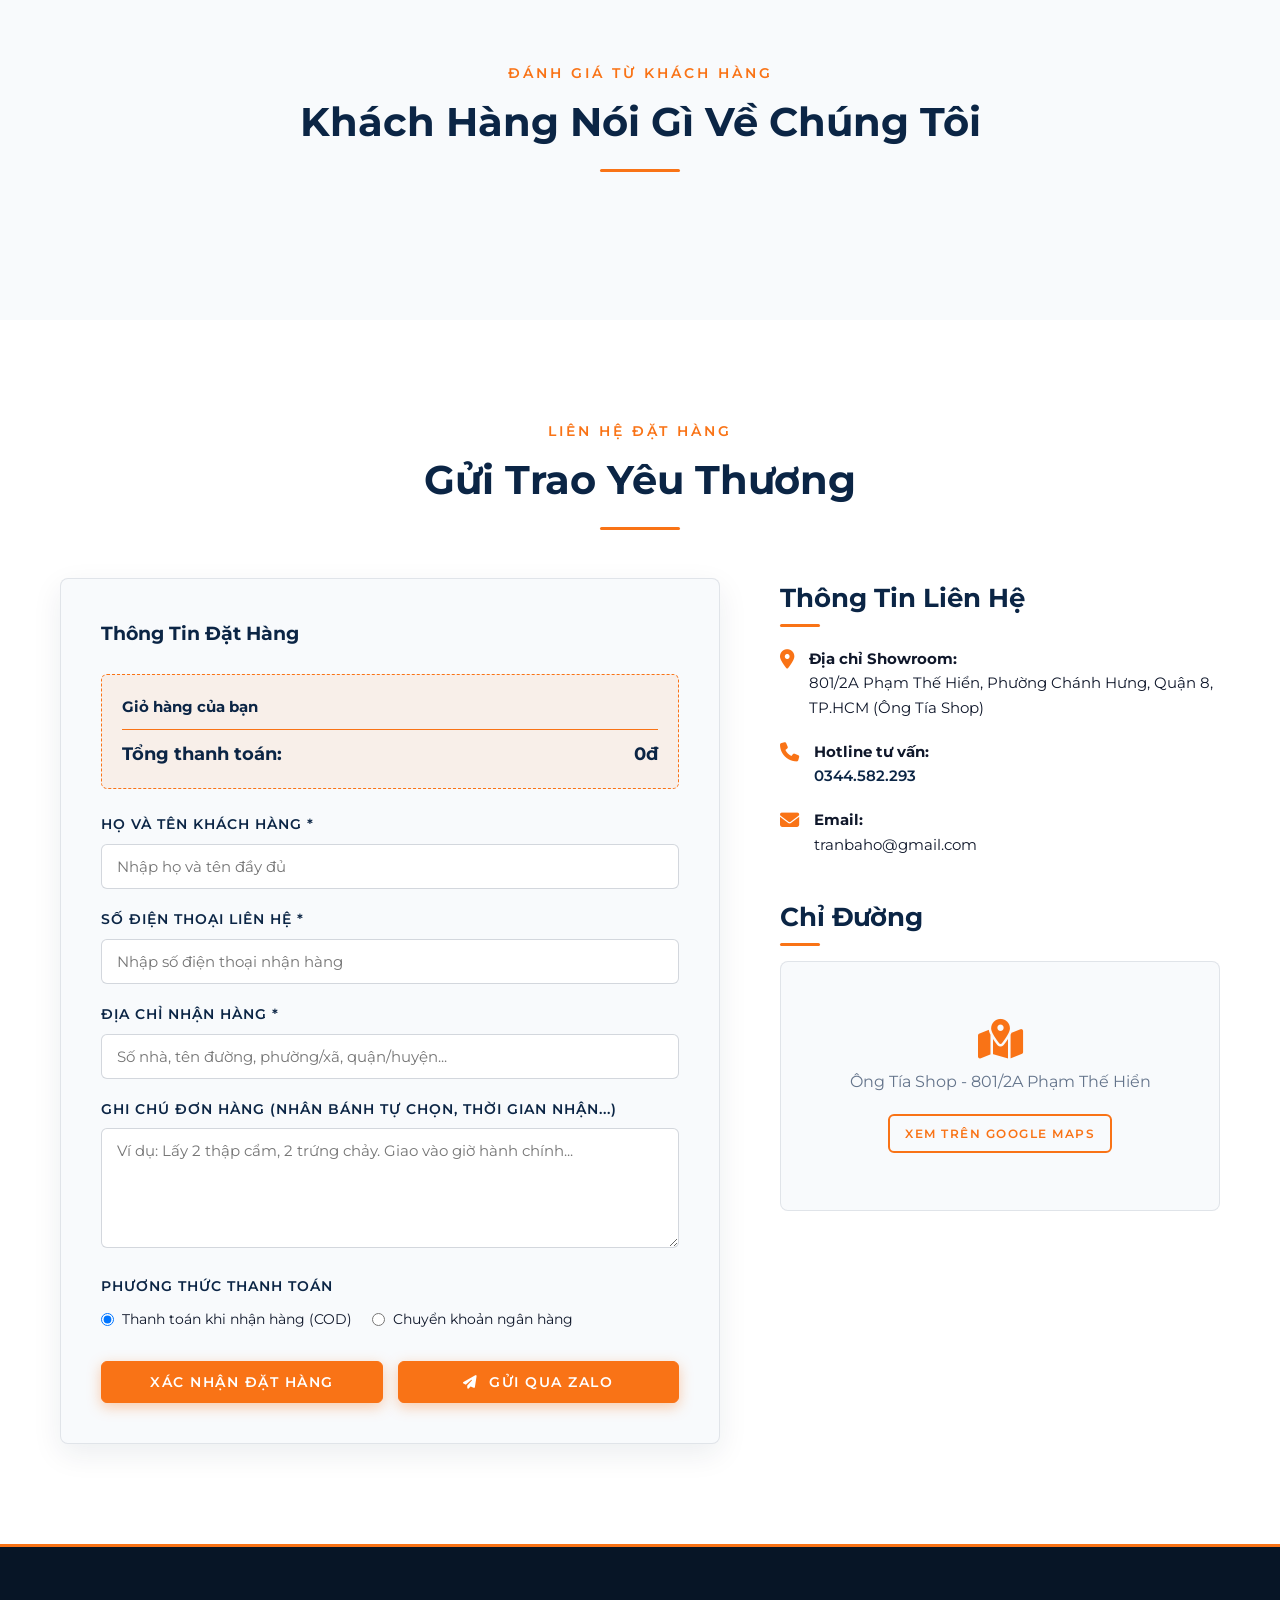
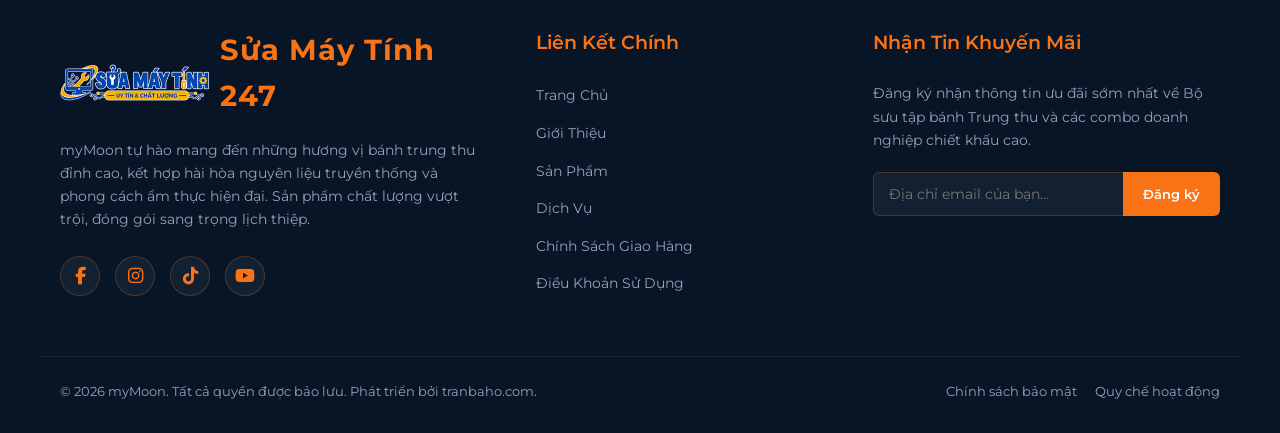
==== commit 4ca27bb0: "Services: Update 3 main services (Sửa chữa Laptop, Sửa chữa PC, Cài đặt Window) with attractive cont" ====
--- a/index.html
+++ b/index.html
@@ -228,11 +228,11 @@
     </div>
   </section>
 
-  <!-- --- GIFT COMBOS SECTION --- -->
+  <!-- --- SERVICES / DỊCH VỤ CHUYÊN NGHIỆP SECTION --- -->
   <section class="combos" id="combos">
     <h2 class="section-title">
-      <span>Quà Tặng Thượng Hạng</span>
-      Hộp Quà Biếu Cao Cấp
+      <span>Dịch Vụ Tận Nơi 24/7</span>
+      Dịch Vụ Sửa Chữa Chuyên Nghiệp
     </h2>
 
     <div class="combos-grid" id="combos-grid">
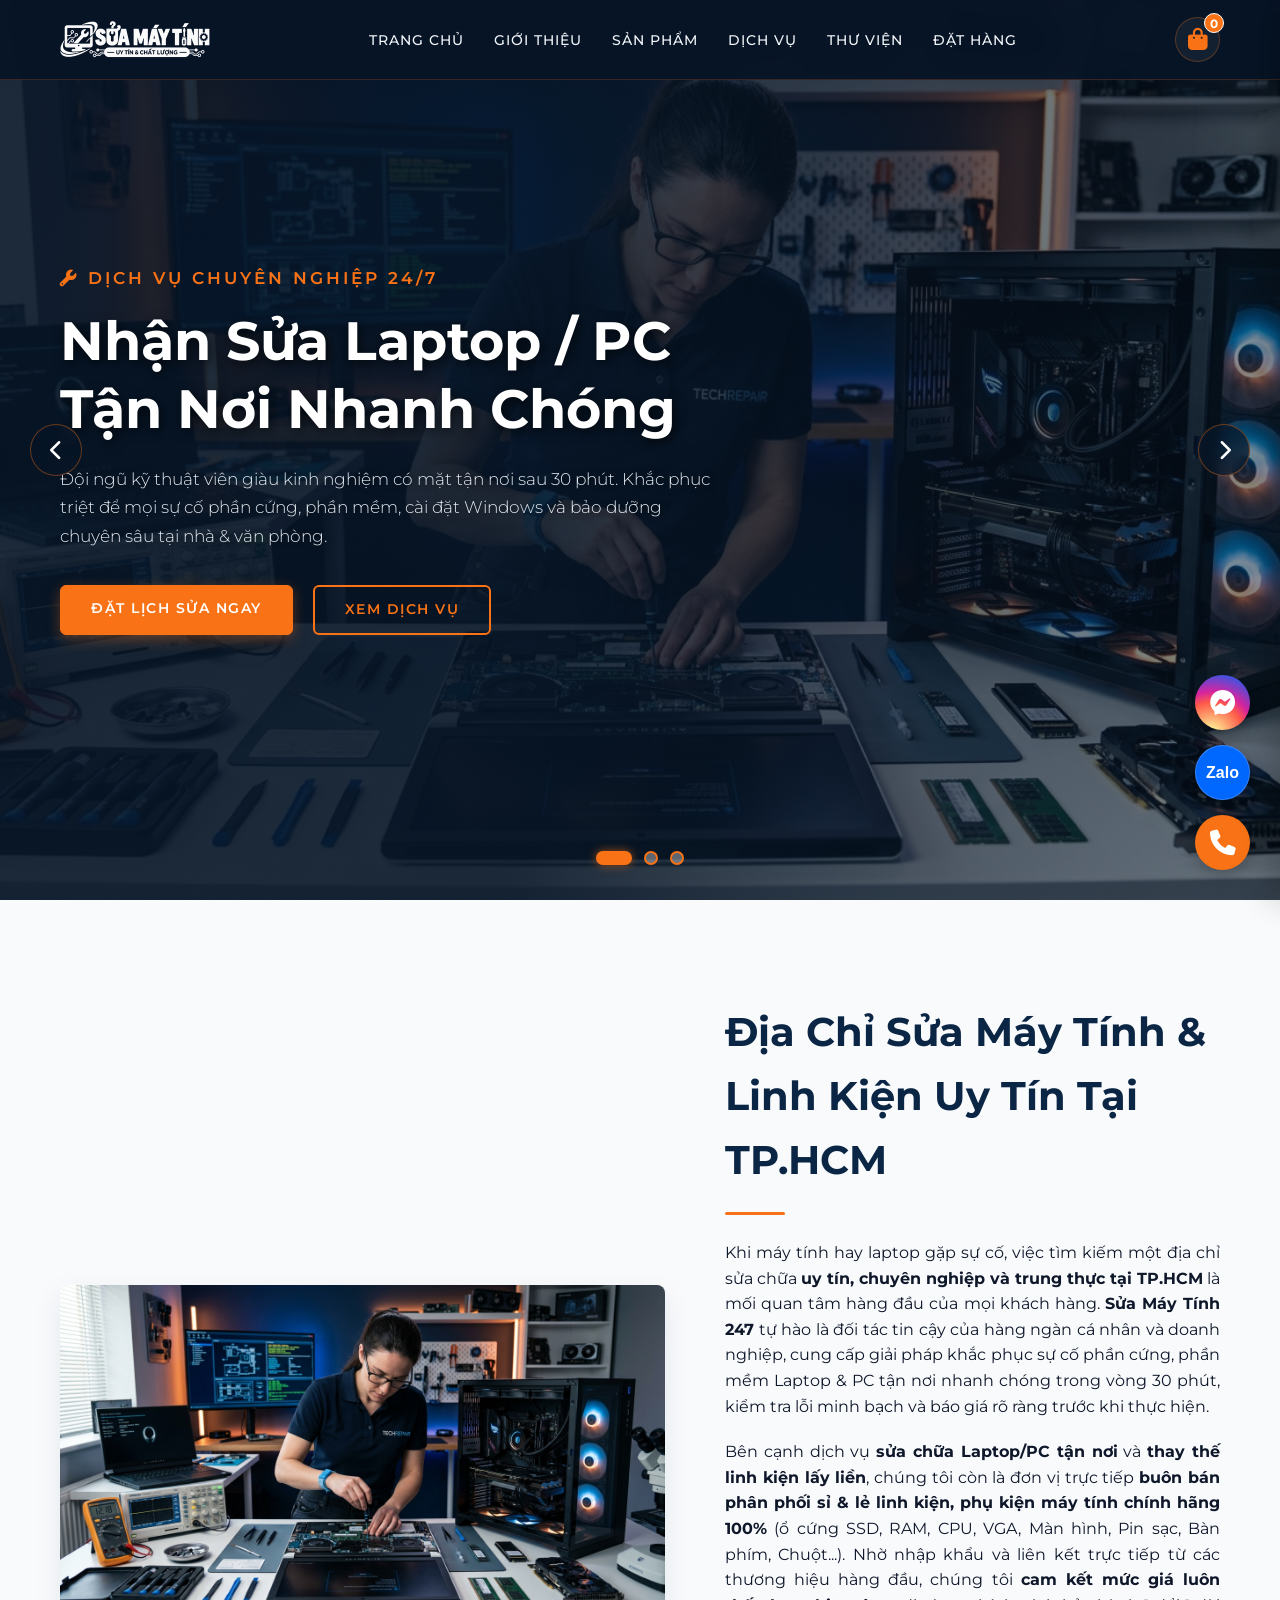
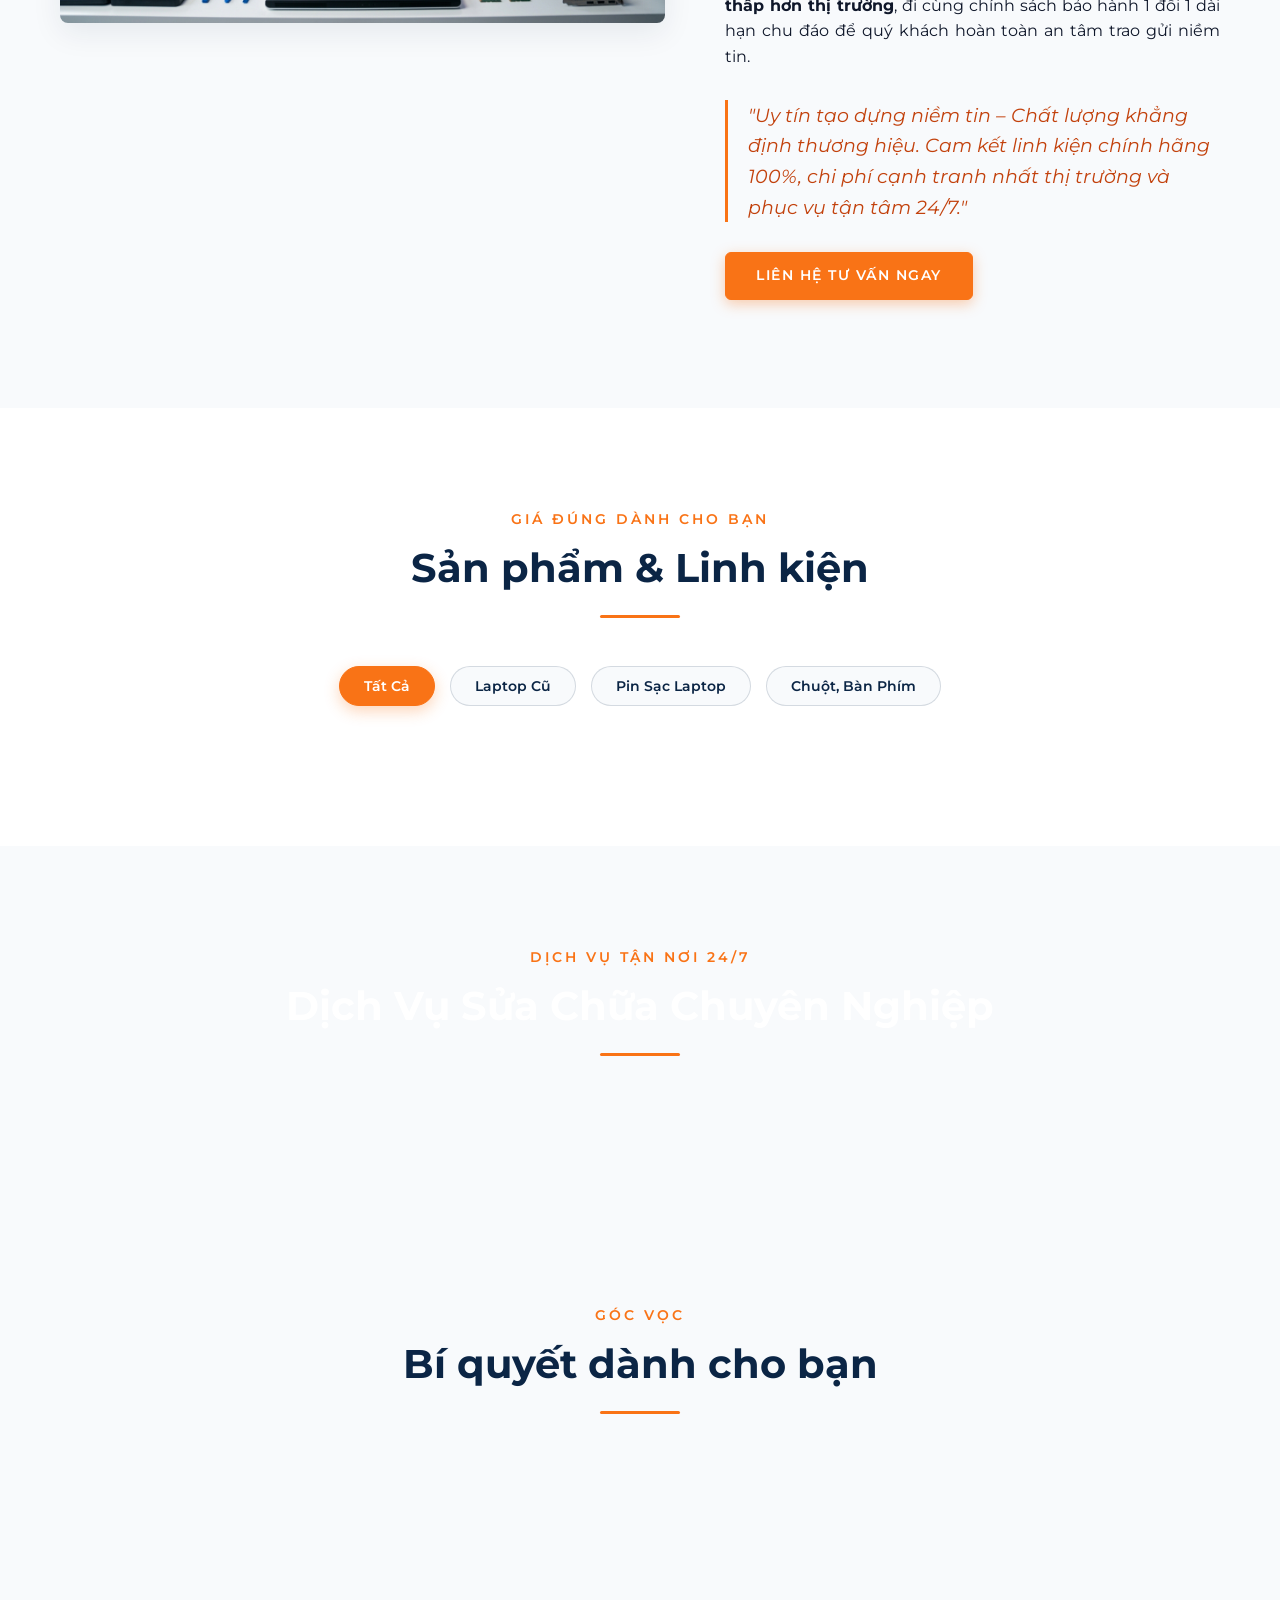
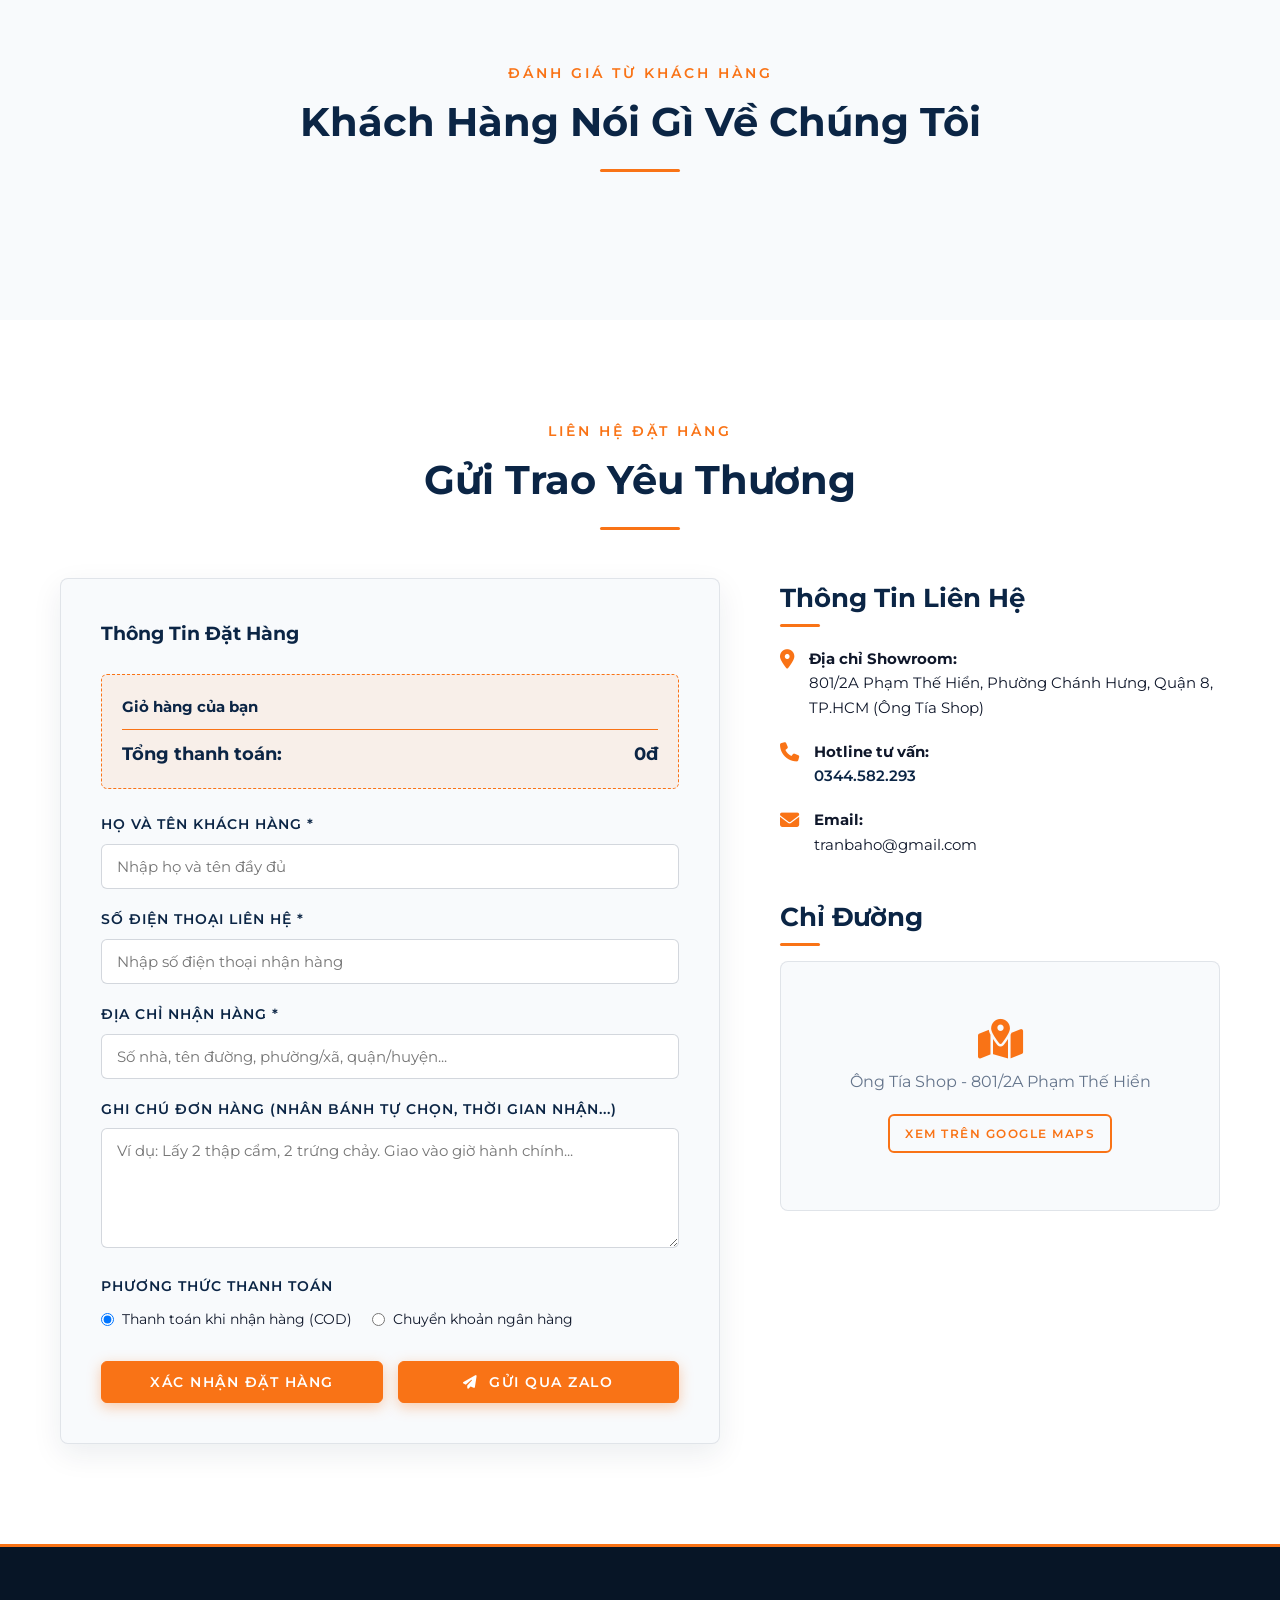
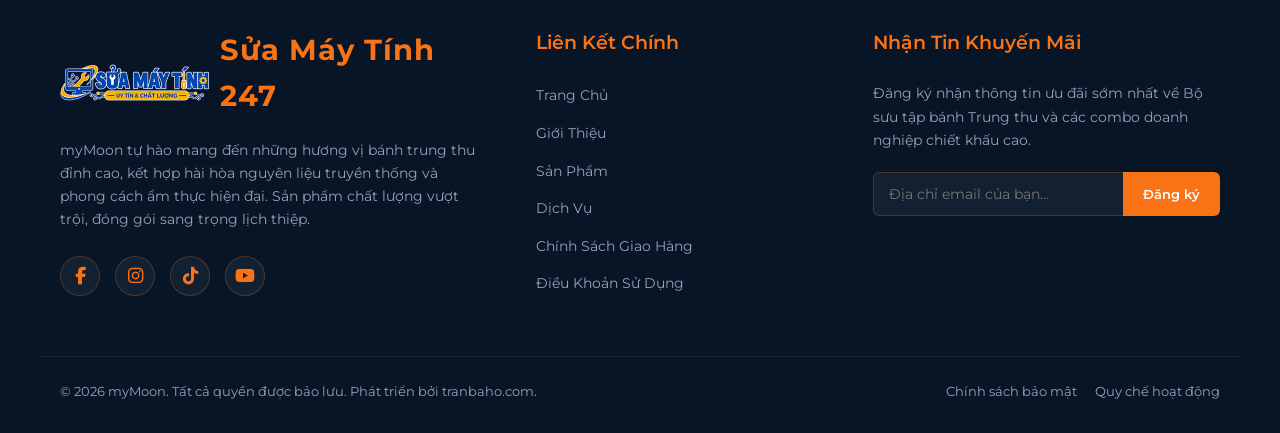
==== commit d75b3afd: "Gallery: Update to 'GÓC VỌC / Bí quyết dành cho bạn', 6 video boxes per slide, 3 dots and 2 arrows p" ====
--- a/index.html
+++ b/index.html
@@ -240,15 +240,28 @@
     </div>
   </section>
 
-  <!-- --- GALLERY SECTION --- -->
+  <!-- --- GALLERY / GÓC VỌC SECTION --- -->
   <section class="gallery" id="gallery">
     <h2 class="section-title">
-      <span>Hình Ảnh Đậm Nét</span>
-      Góc Nghệ Thuật myMoon
+      <span>GÓC VỌC</span>
+      Bí quyết dành cho bạn
     </h2>
 
     <div class="gallery-grid" id="gallery-grid">
-      <!-- Gallery items will be dynamically loaded here by app.js -->
+      <!-- Video gallery items loaded dynamically by app.js -->
+    </div>
+
+    <!-- Gallery Slider Pagination: 3 Dots and 2 Arrows -->
+    <div class="gallery-pagination" id="gallery-pagination" style="display: none;">
+      <button class="pagination-arrow gallery-prev" id="gallery-prev" aria-label="Slide trước">
+        <i class="fa-solid fa-chevron-left"></i>
+      </button>
+      <div class="pagination-dots" id="gallery-dots">
+        <!-- 3 Dots dynamically rendered -->
+      </div>
+      <button class="pagination-arrow gallery-next" id="gallery-next" aria-label="Slide tiếp theo">
+        <i class="fa-solid fa-chevron-right"></i>
+      </button>
     </div>
   </section>
 
--- a/style.css
+++ b/style.css
@@ -913,10 +913,10 @@
   font-size: 0.8rem;
 }
 
-/* --- GALLERY SECTION --- */
+/* --- GALLERY / GÓC VỌC SECTION --- */
 .gallery {
   padding: 100px 0;
-  background-color: #ffffff;
+  background-color: var(--bg-cream);
 }
 
 .gallery-grid {
@@ -924,17 +924,46 @@
   margin: 0 auto;
   padding: 0 20px;
   display: grid;
-  grid-template-columns: repeat(auto-fill, minmax(280px, 1fr));
-  gap: 20px;
+  grid-template-columns: repeat(3, 1fr);
+  gap: 25px;
+}
+
+@media (max-width: 992px) {
+  .gallery-grid {
+    grid-template-columns: repeat(2, 1fr);
+  }
+}
+
+@media (max-width: 576px) {
+  .gallery-grid {
+    grid-template-columns: 1fr;
+  }
 }
 
 .gallery-item {
+  background-color: #ffffff;
+  border-radius: 10px;
+  overflow: hidden;
+  box-shadow: var(--box-shadow);
+  border: 1px solid rgba(11, 37, 69, 0.08);
+  cursor: pointer;
+  display: flex;
+  flex-direction: column;
+  transition: var(--transition-smooth);
+}
+
+.gallery-item:hover {
+  transform: translateY(-8px);
+  box-shadow: var(--box-shadow-hover);
+  border-color: var(--accent-color);
+}
+
+.gallery-thumbnail-wrap {
   position: relative;
+  width: 100%;
+  aspect-ratio: 16/9;
   overflow: hidden;
-  border-radius: 8px;
-  box-shadow: var(--box-shadow);
-  cursor: pointer;
-  aspect-ratio: 4/3;
+  background-color: #071526;
 }
 
 .gallery-media {
@@ -944,64 +973,111 @@
   transition: var(--transition-smooth);
 }
 
-.gallery-overlay {
+.gallery-item:hover .gallery-media {
+  transform: scale(1.08);
+}
+
+.gallery-tag {
   position: absolute;
-  top: 0;
-  left: 0;
-  width: 100%;
-  height: 100%;
-  background: rgba(11, 37, 69, 0.85);
-  display: flex;
-  flex-direction: column;
-  justify-content: center;
-  align-items: center;
-  opacity: 0;
-  transition: var(--transition-smooth);
-  padding: 20px;
-  text-align: center;
-}
-
-.gallery-item:hover .gallery-overlay {
-  opacity: 1;
-}
-
-.gallery-item:hover .gallery-media {
-  transform: scale(1.1);
-}
-
-.gallery-icon {
-  color: var(--accent-color);
-  font-size: 2rem;
-  margin-bottom: 10px;
-  transform: translateY(20px);
-  transition: var(--transition-smooth);
-}
-
-.gallery-caption {
-  color: var(--text-light);
-  font-size: 0.95rem;
-  font-weight: 500;
-  transform: translateY(20px);
-  transition: var(--transition-smooth);
-}
-
-.gallery-item:hover .gallery-icon,
-.gallery-item:hover .gallery-caption {
-  transform: translateY(0);
+  top: 12px;
+  left: 12px;
+  background-color: rgba(11, 37, 69, 0.85);
+  color: #ffffff;
+  font-size: 0.75rem;
+  font-weight: 600;
+  padding: 4px 10px;
+  border-radius: 4px;
+  z-index: 2;
+  backdrop-filter: blur(4px);
+  border: 1px solid rgba(255, 255, 255, 0.2);
 }
 
 .video-play-btn {
-  width: 60px;
-  height: 60px;
+  position: absolute;
+  top: 50%;
+  left: 50%;
+  transform: translate(-50%, -50%);
+  width: 52px;
+  height: 52px;
   border-radius: 50%;
   background: var(--accent-color);
   color: #ffffff;
   display: flex;
   align-items: center;
   justify-content: center;
-  font-size: 1.5rem;
-  margin-bottom: 10px;
-  box-shadow: 0 0 20px rgba(249, 115, 22, 0.5);
+  font-size: 1.25rem;
+  box-shadow: 0 0 20px rgba(249, 115, 22, 0.6);
+  transition: var(--transition-smooth);
+  z-index: 2;
+}
+
+.gallery-item:hover .video-play-btn {
+  transform: translate(-50%, -50%) scale(1.15);
+  background: #ea580c;
+  box-shadow: 0 0 25px rgba(249, 115, 22, 0.8);
+}
+
+.gallery-info {
+  padding: 18px 20px;
+  display: flex;
+  flex-direction: column;
+  flex-grow: 1;
+  background: #ffffff;
+}
+
+.gallery-caption {
+  color: var(--primary-color);
+  font-size: 1rem;
+  font-weight: 600;
+  line-height: 1.45;
+  transition: var(--transition-smooth);
+  display: -webkit-box;
+  -webkit-line-clamp: 2;
+  -webkit-box-orient: vertical;
+  overflow: hidden;
+}
+
+.gallery-item:hover .gallery-caption {
+  color: var(--accent-color);
+}
+
+/* --- GALLERY PAGINATION --- */
+.gallery-pagination {
+  display: flex;
+  justify-content: center;
+  align-items: center;
+  gap: 20px;
+  margin-top: 50px;
+}
+
+.gallery-arrow {
+  width: 44px;
+  height: 44px;
+  border-radius: 50%;
+  background-color: #ffffff;
+  border: 1.5px solid var(--accent-color);
+  color: var(--primary-color);
+  font-size: 1.1rem;
+  display: flex;
+  align-items: center;
+  justify-content: center;
+  cursor: pointer;
+  transition: var(--transition-smooth);
+}
+
+.gallery-arrow:hover:not(:disabled) {
+  background-color: var(--accent-color);
+  color: #ffffff;
+  transform: translateY(-2px);
+  box-shadow: 0 4px 14px rgba(249, 115, 22, 0.35);
+}
+
+.gallery-arrow:disabled,
+.gallery-arrow.disabled {
+  opacity: 0.35;
+  cursor: not-allowed;
+  border-color: rgba(11, 37, 69, 0.2);
+  color: var(--text-muted);
 }
 
 /* --- TESTIMONIALS SECTION --- */
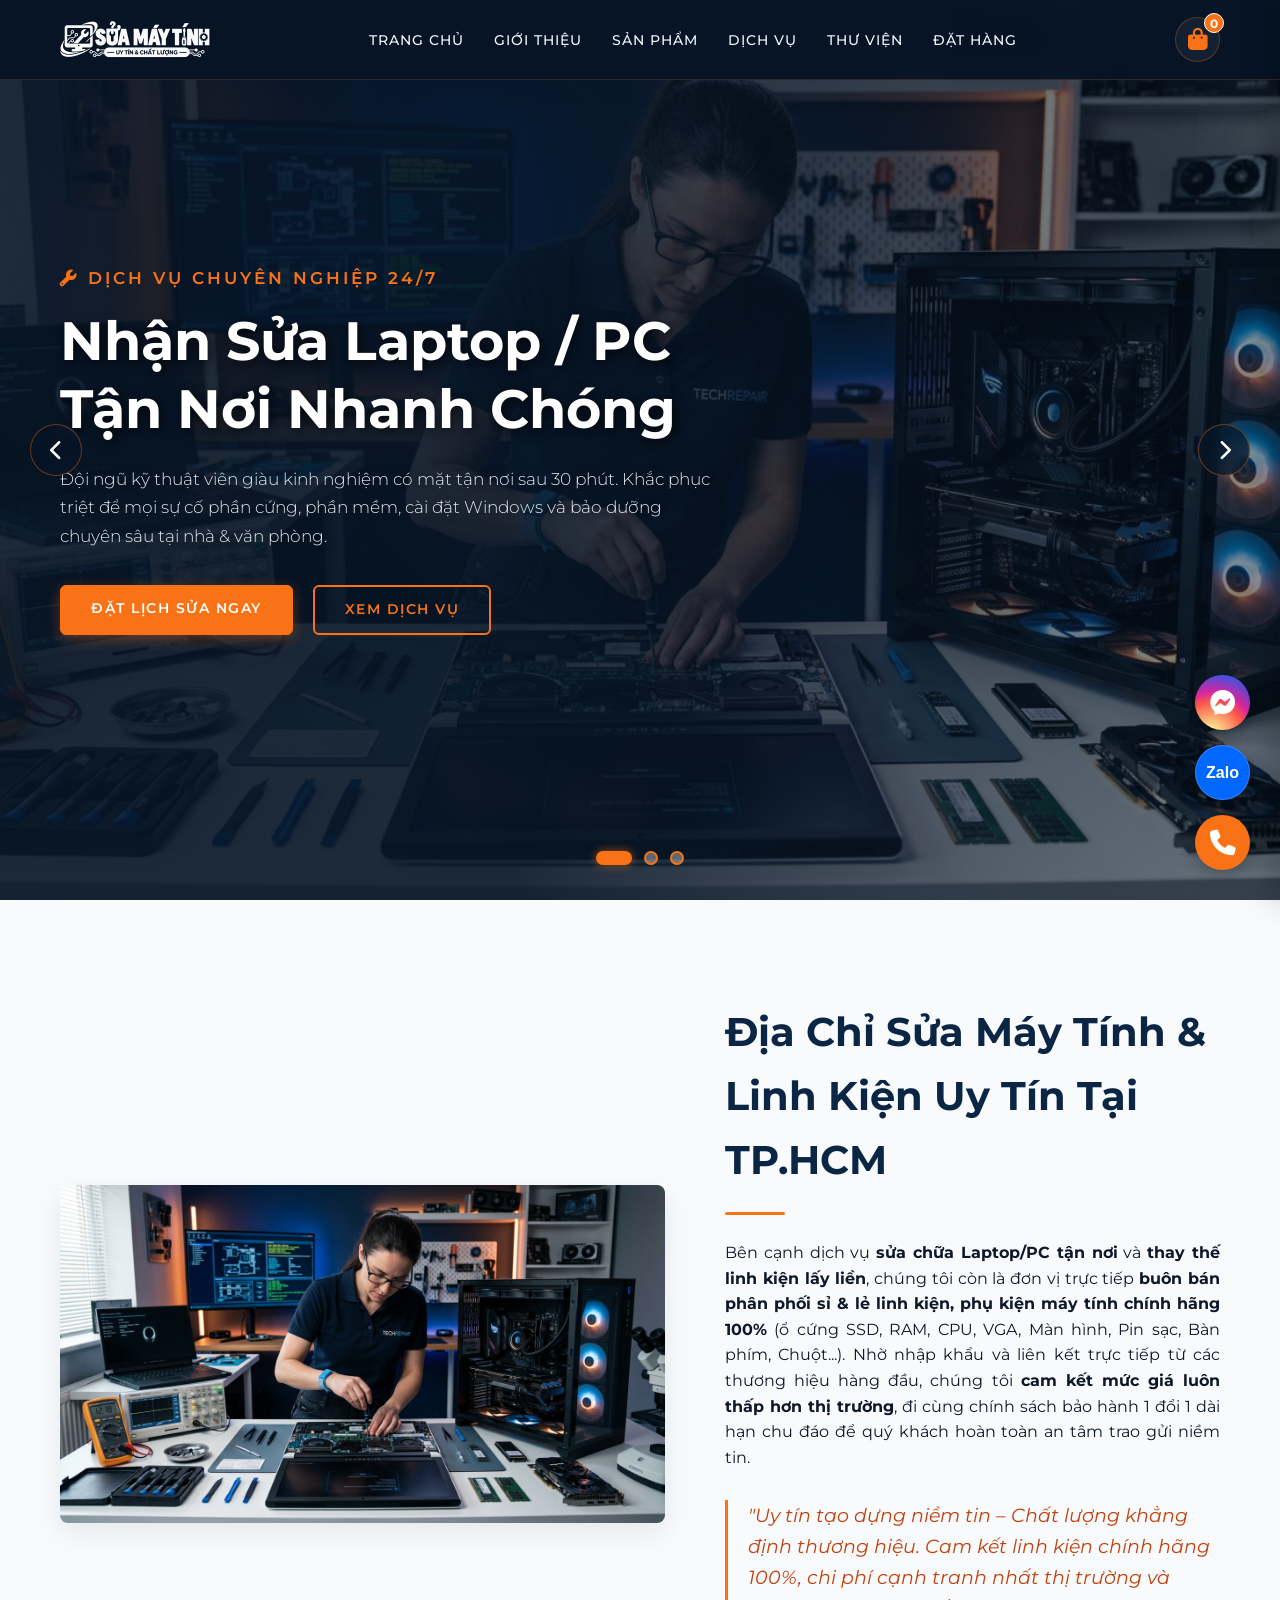
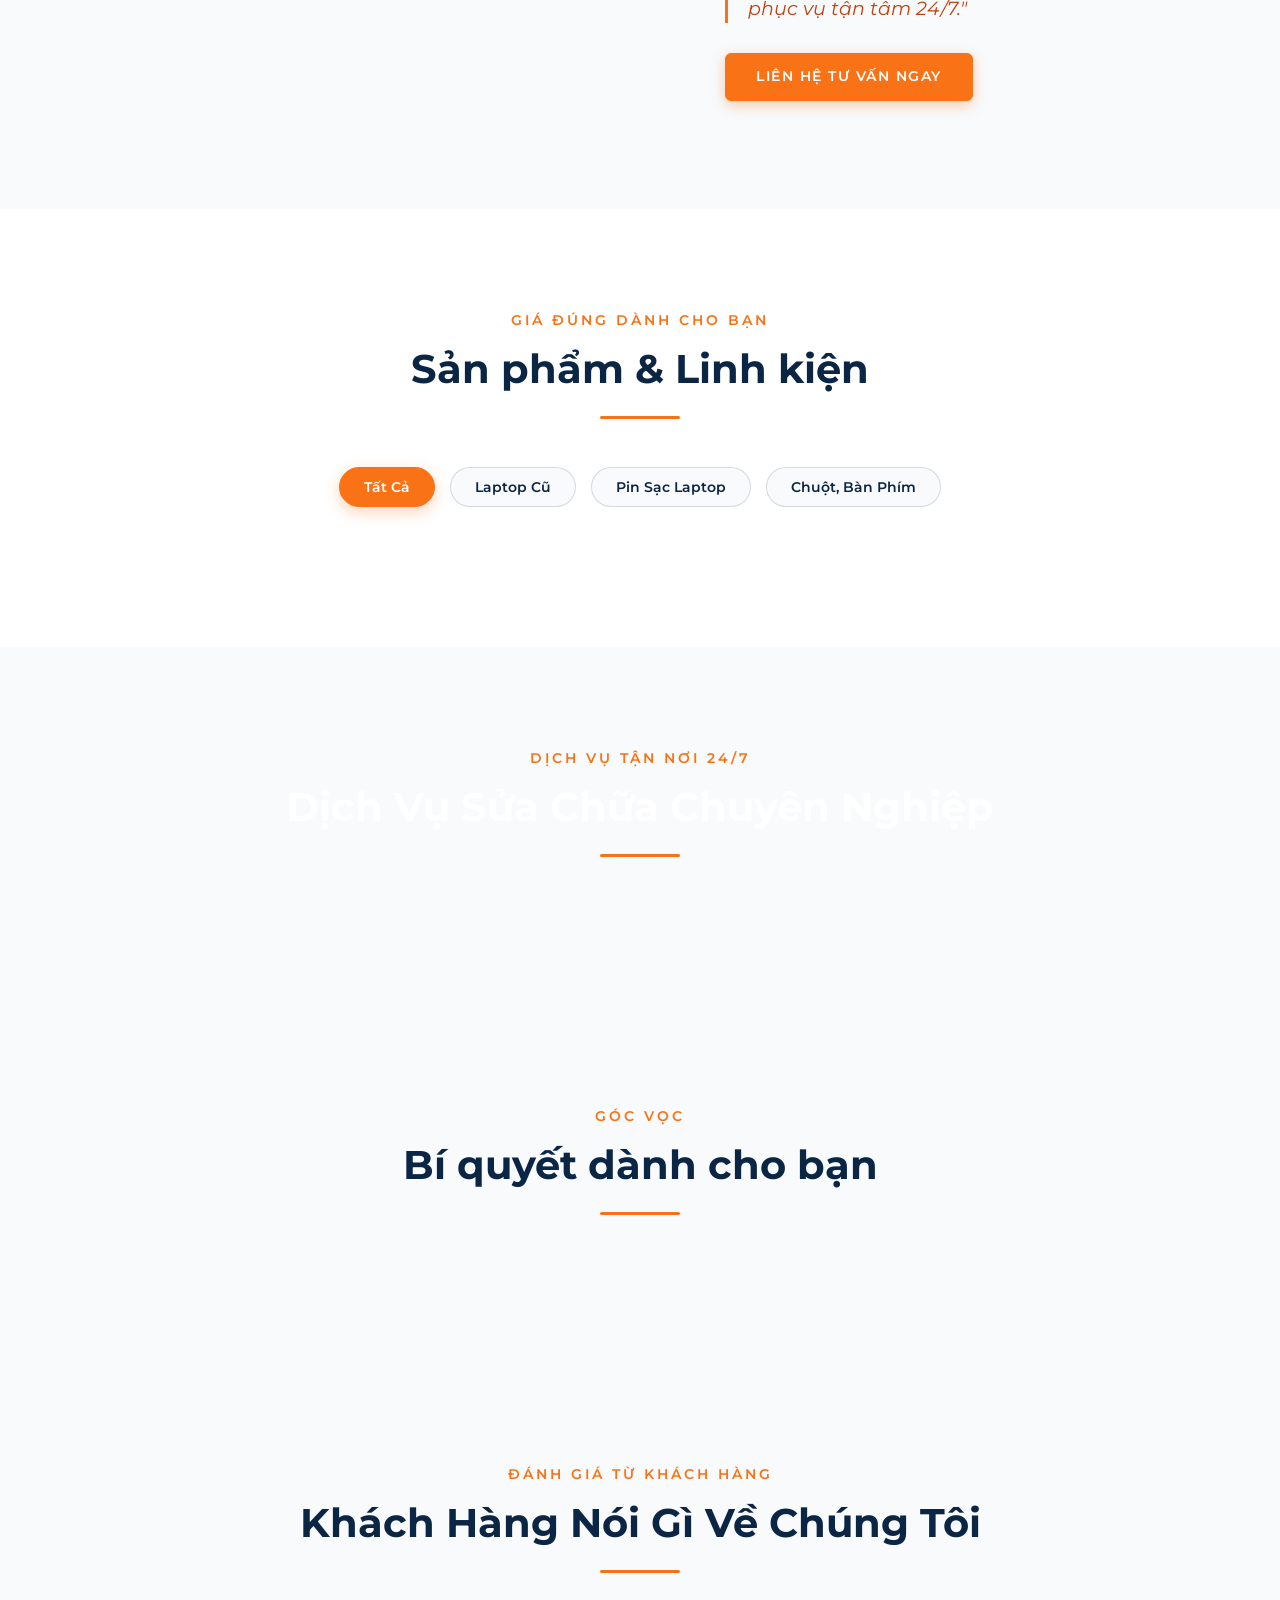
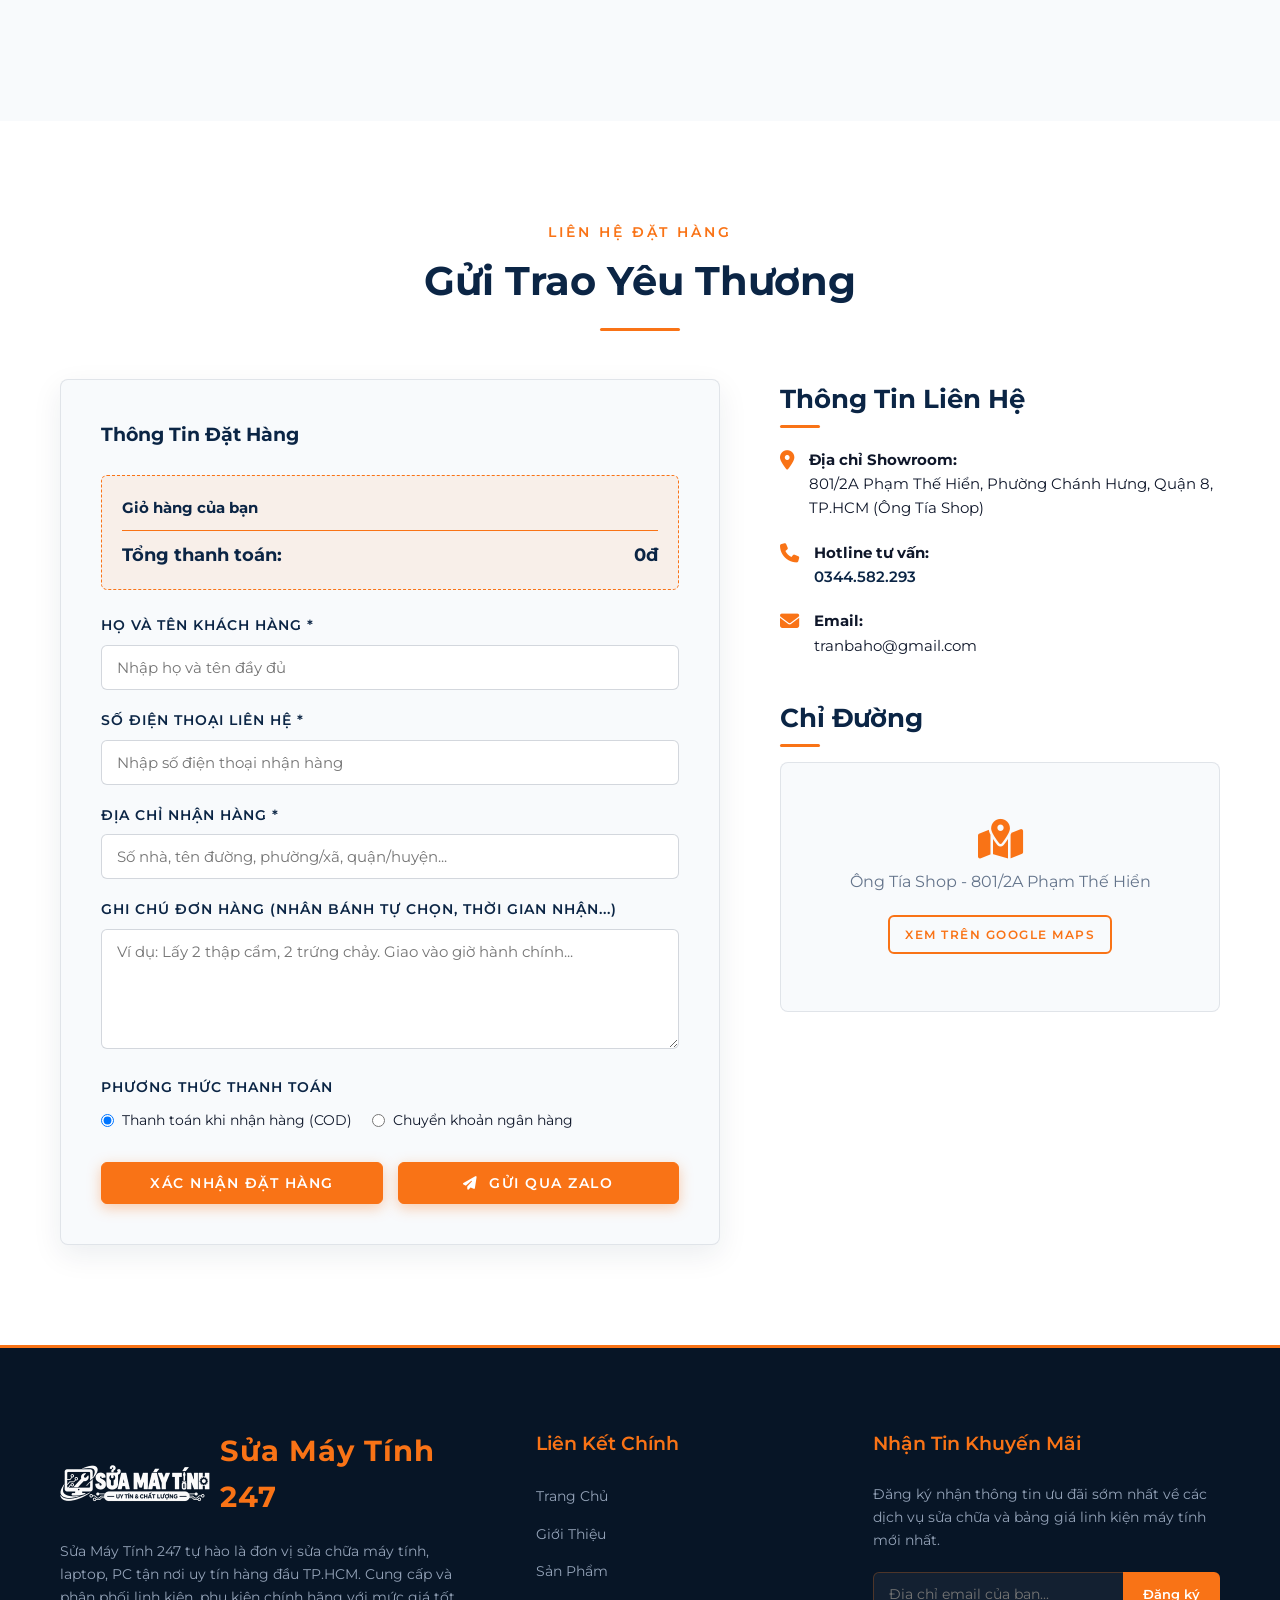
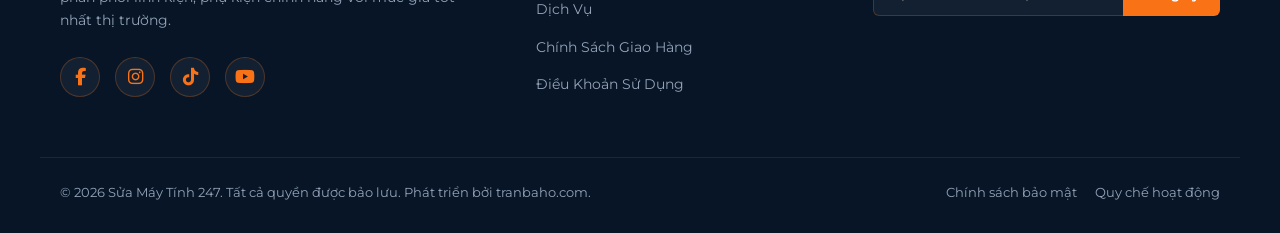
==== commit 82bfe92f: "Branding: Update logo to logo_suamaytinh_w.png across MongoDB Atlas, db.json.bak, index.html, app.js" ====
--- a/index.html
+++ b/index.html
@@ -50,7 +50,7 @@
     "@context": "https://schema.org",
     "@type": "ComputerRepairService",
     "name": "Sửa Máy Tính 247",
-    "image": "assets/images/logo_sua_may_tinh.png",
+    "image": "assets/images/logo_suamaytinh_w.png",
     "description": "Dịch vụ sửa máy tính, sửa laptop, sửa pc tận nơi nhanh chóng 24/7 tại TPHCM. Cung cấp và thay thế linh kiện, phụ kiện chính hãng 100%.",
     "priceRange": "$$",
     "areaServed": "Thành phố Hồ Chí Minh",
@@ -180,16 +180,20 @@
   <section class="story" id="story">
     <div class="story-container">
       <div class="story-image-wrapper">
-        <img src="assets/images/hero_slide_1.jpg" alt="Dịch vụ sửa máy tính laptop PC tận nơi uy tín TPHCM" class="story-img"
-          loading="lazy">
+        <img src="assets/images/hero_slide_1.jpg" alt="Dịch vụ sửa máy tính laptop PC tận nơi uy tín TPHCM"
+          class="story-img" loading="lazy">
       </div>
       <div class="story-content">
         <h2>Địa Chỉ Sửa Máy Tính & Linh Kiện Uy Tín Tại TP.HCM</h2>
         <div class="story-divider"></div>
-        <p>Khi máy tính hay laptop gặp sự cố, việc tìm kiếm một địa chỉ sửa chữa <strong>uy tín, chuyên nghiệp và trung thực tại TP.HCM</strong> là mối quan tâm hàng đầu của mọi khách hàng. <strong>Sửa Máy Tính 247</strong> tự hào là đối tác tin cậy của hàng ngàn cá nhân và doanh nghiệp, cung cấp giải pháp khắc phục sự cố phần cứng, phần mềm Laptop & PC tận nơi nhanh chóng trong vòng 30 phút, kiểm tra lỗi minh bạch và báo giá rõ ràng trước khi thực hiện.</p>
-        <p>Bên cạnh dịch vụ <strong>sửa chữa Laptop/PC tận nơi</strong> và <strong>thay thế linh kiện lấy liền</strong>, chúng tôi còn là đơn vị trực tiếp <strong>buôn bán phân phối sỉ & lẻ linh kiện, phụ kiện máy tính chính hãng 100%</strong> (ổ cứng SSD, RAM, CPU, VGA, Màn hình, Pin sạc, Bàn phím, Chuột...). Nhờ nhập khẩu và liên kết trực tiếp từ các thương hiệu hàng đầu, chúng tôi <strong>cam kết mức giá luôn thấp hơn thị trường</strong>, đi cùng chính sách bảo hành 1 đổi 1 dài hạn chu đáo để quý khách hoàn toàn an tâm trao gửi niềm tin.</p>
+        <p>Bên cạnh dịch vụ <strong>sửa chữa Laptop/PC tận nơi</strong> và <strong>thay thế linh kiện lấy liền</strong>,
+          chúng tôi còn là đơn vị trực tiếp <strong>buôn bán phân phối sỉ & lẻ linh kiện, phụ kiện máy tính chính hãng
+            100%</strong> (ổ cứng SSD, RAM, CPU, VGA, Màn hình, Pin sạc, Bàn phím, Chuột...). Nhờ nhập khẩu và liên kết
+          trực tiếp từ các thương hiệu hàng đầu, chúng tôi <strong>cam kết mức giá luôn thấp hơn thị trường</strong>, đi
+          cùng chính sách bảo hành 1 đổi 1 dài hạn chu đáo để quý khách hoàn toàn an tâm trao gửi niềm tin.</p>
         <div class="story-quote">
-          "Uy tín tạo dựng niềm tin – Chất lượng khẳng định thương hiệu. Cam kết linh kiện chính hãng 100%, chi phí cạnh tranh nhất thị trường và phục vụ tận tâm 24/7."
+          "Uy tín tạo dựng niềm tin – Chất lượng khẳng định thương hiệu. Cam kết linh kiện chính hãng 100%, chi phí cạnh
+          tranh nhất thị trường và phục vụ tận tâm 24/7."
         </div>
         <a href="#contact" class="btn btn-primary">Liên Hệ Tư Vấn Ngay</a>
       </div>
@@ -398,12 +402,11 @@
     <div class="footer-container">
       <div class="footer-about">
         <div class="logo">
-          <img src="assets/images/logo_sua_may_tinh.png" alt="Sửa Máy Tính 247 Logo" class="logo-img" id="footer-logo"
-            onerror="this.src='assets/images/logo.png'">
+          <img src="assets/images/logo_suamaytinh_w.png" alt="Sửa Máy Tính 247 Logo" class="logo-img" id="footer-logo"
+            onerror="this.src='assets/images/logo_suamaytinh_w.png'">
           <span class="logo-text">Sửa Máy Tính 247</span>
         </div>
-        <p>myMoon tự hào mang đến những hương vị bánh trung thu đỉnh cao, kết hợp hài hòa nguyên liệu truyền thống và
-          phong cách ẩm thực hiện đại. Sản phẩm chất lượng vượt trội, đóng gói sang trọng lịch thiệp.</p>
+        <p>Sửa Máy Tính 247 tự hào là đơn vị sửa chữa máy tính, laptop, PC tận nơi uy tín hàng đầu TP.HCM. Cung cấp và phân phối linh kiện, phụ kiện chính hãng với mức giá tốt nhất thị trường.</p>
         <div class="social-links">
           <a href="#" class="social-link" aria-label="Facebook"><i class="fa-brands fa-facebook-f"></i></a>
           <a href="#" class="social-link" aria-label="Instagram"><i class="fa-brands fa-instagram"></i></a>
@@ -426,8 +429,7 @@
 
       <div class="footer-newsletter">
         <h4>Nhận Tin Khuyến Mãi</h4>
-        <p>Đăng ký nhận thông tin ưu đãi sớm nhất về Bộ sưu tập bánh Trung thu và các combo doanh nghiệp chiết khấu cao.
-        </p>
+        <p>Đăng ký nhận thông tin ưu đãi sớm nhất về các dịch vụ sửa chữa và bảng giá linh kiện máy tính mới nhất.</p>
         <form class="newsletter-form" id="newsletter-form">
           <input type="email" class="newsletter-input" placeholder="Địa chỉ email của bạn..." required>
           <button type="submit" class="newsletter-btn">Đăng ký</button>
@@ -436,7 +438,7 @@
     </div>
 
     <div class="footer-bottom">
-      <p>&copy; 2026 myMoon. Tất cả quyền được bảo lưu. Phát triển bởi tranbaho.com.</p>
+      <p>&copy; 2026 Sửa Máy Tính 247. Tất cả quyền được bảo lưu. Phát triển bởi tranbaho.com.</p>
       <div class="footer-policies">
         <a href="#" style="margin-right: 15px;">Chính sách bảo mật</a>
         <a href="#">Quy chế hoạt động</a>
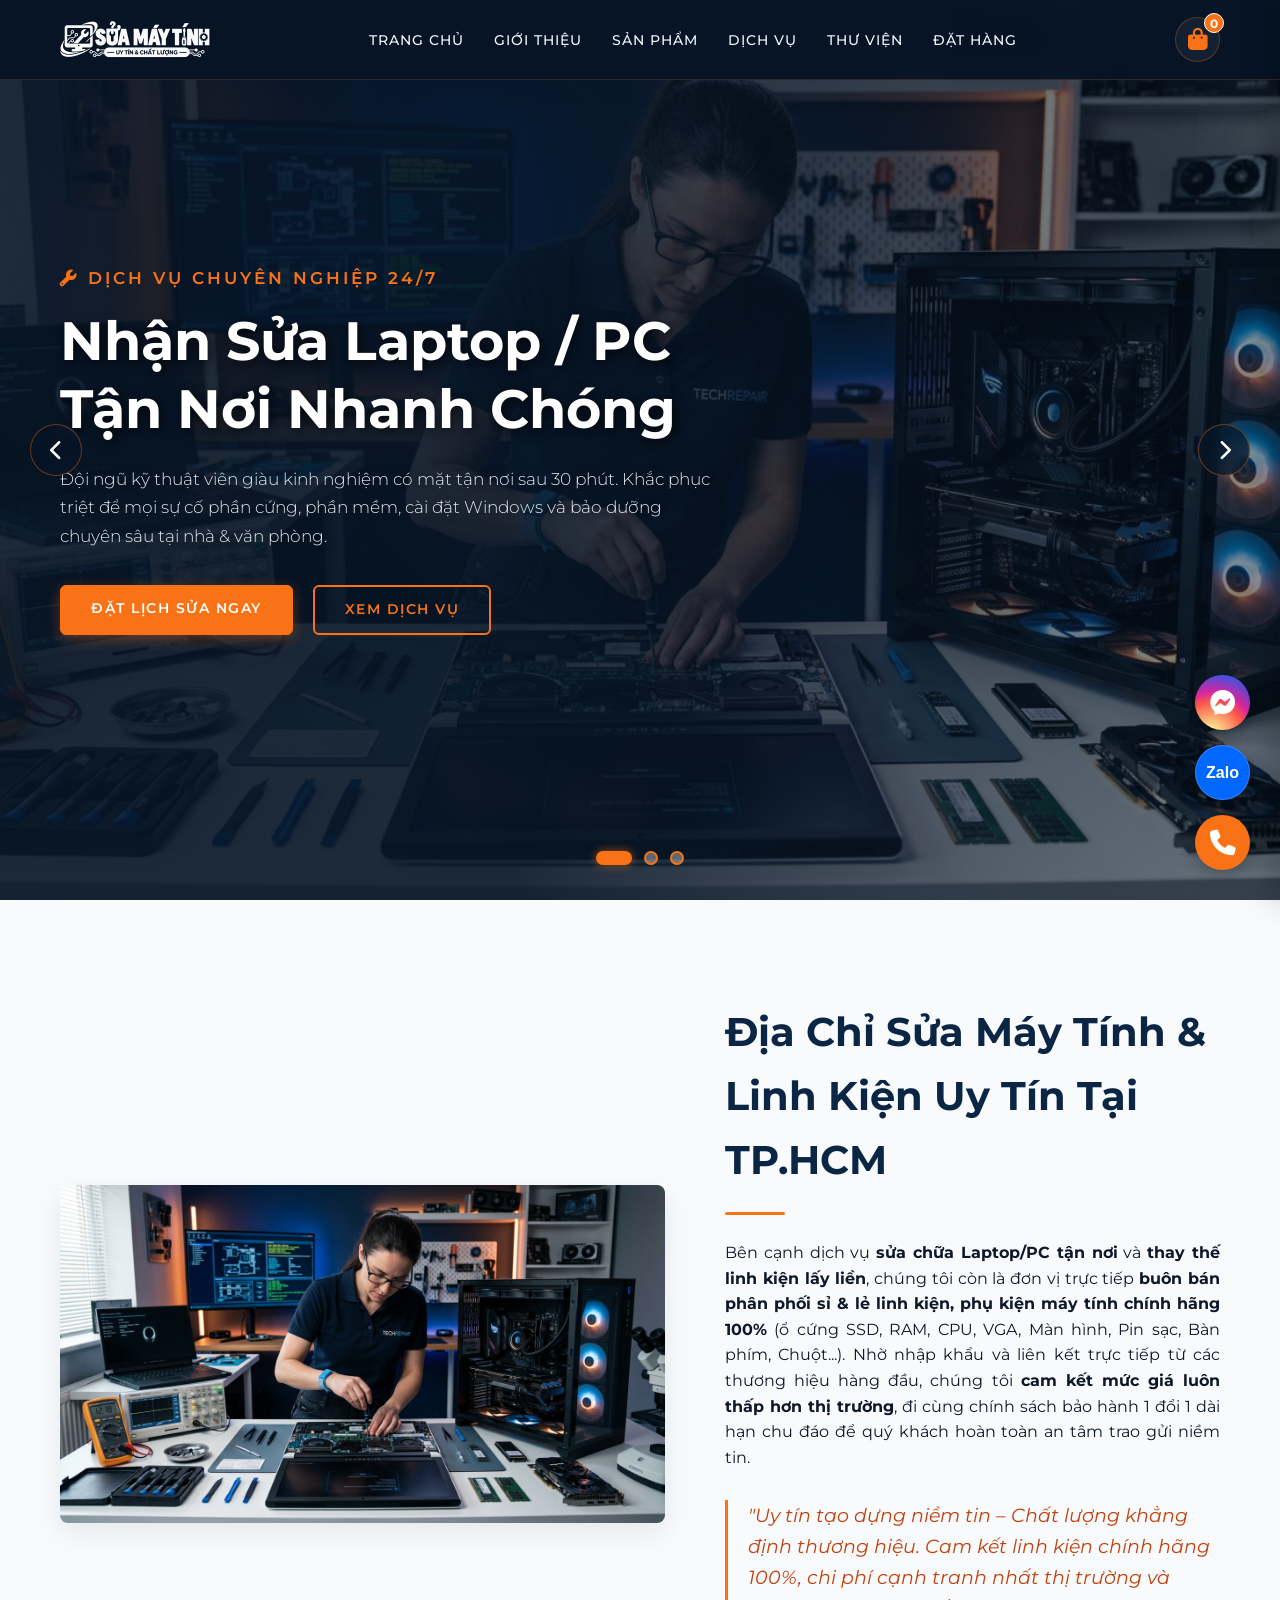
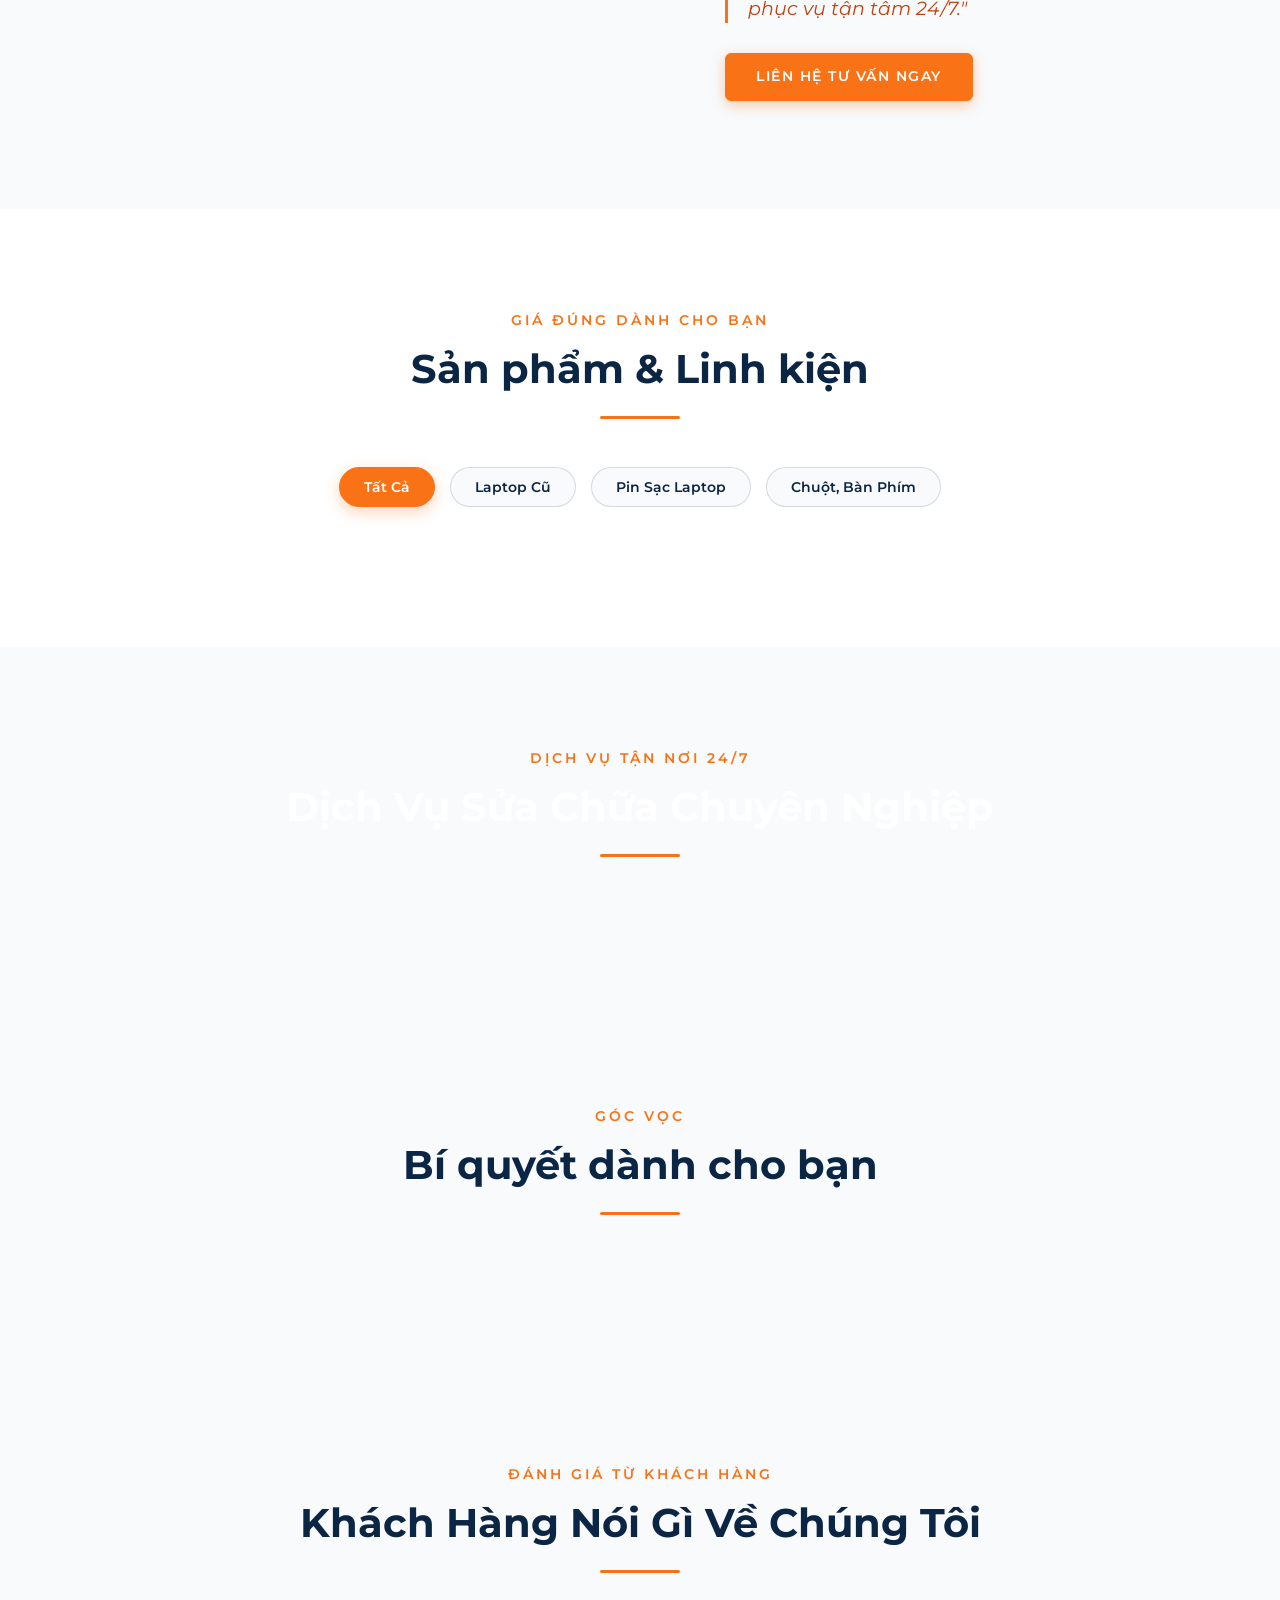
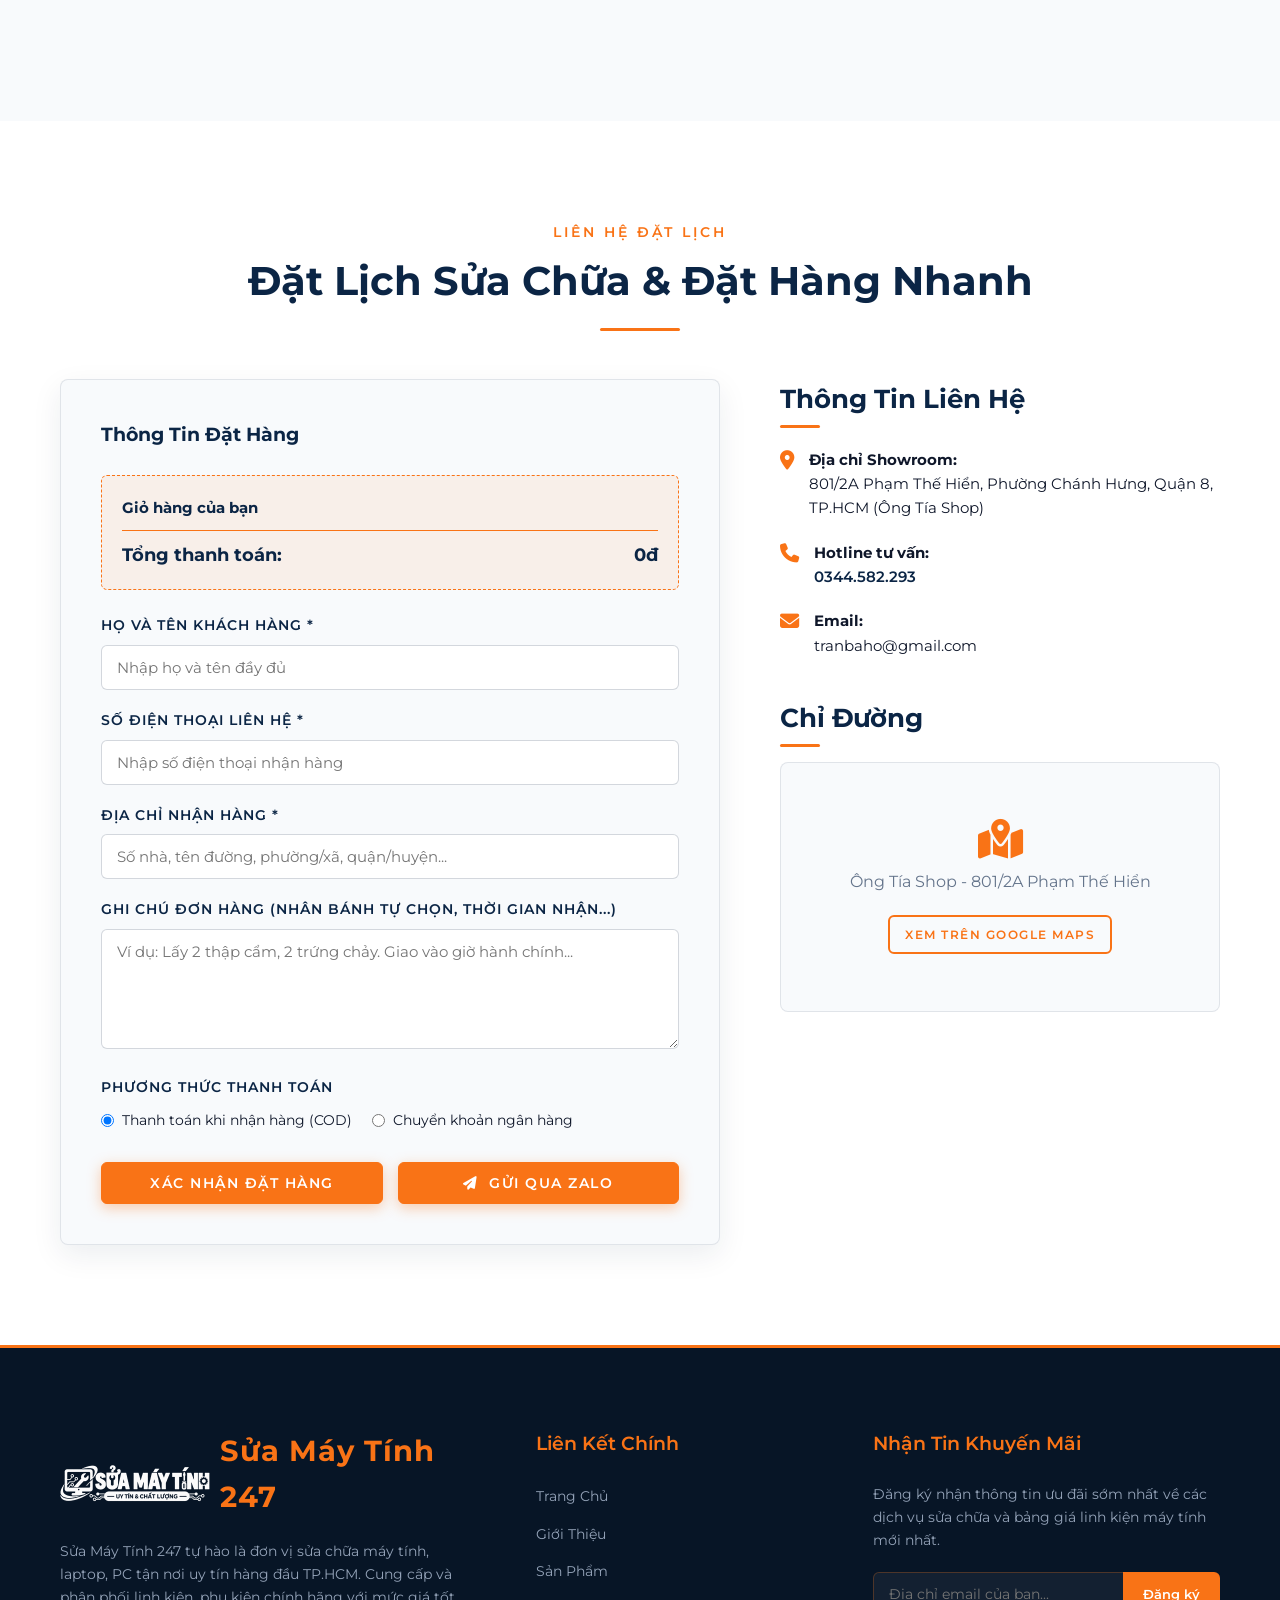
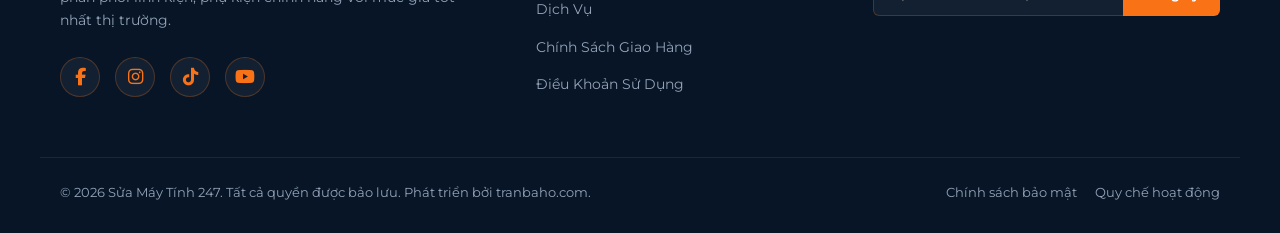
==== commit 692f5b76: "Testimonials: Update customer reviews for computer repair services with locations across TP.HCM ward" ====
--- a/index.html
+++ b/index.html
@@ -284,8 +284,8 @@
   <!-- --- ORDER & CONTACT SECTION --- -->
   <section class="contact" id="contact">
     <h2 class="section-title">
-      <span>Liên Hệ Đặt Hàng</span>
-      Gửi Trao Yêu Thương
+      <span>Liên Hệ Đặt Lịch</span>
+      Đặt Lịch Sửa Chữa & Đặt Hàng Nhanh
     </h2>
 
     <div class="contact-container">
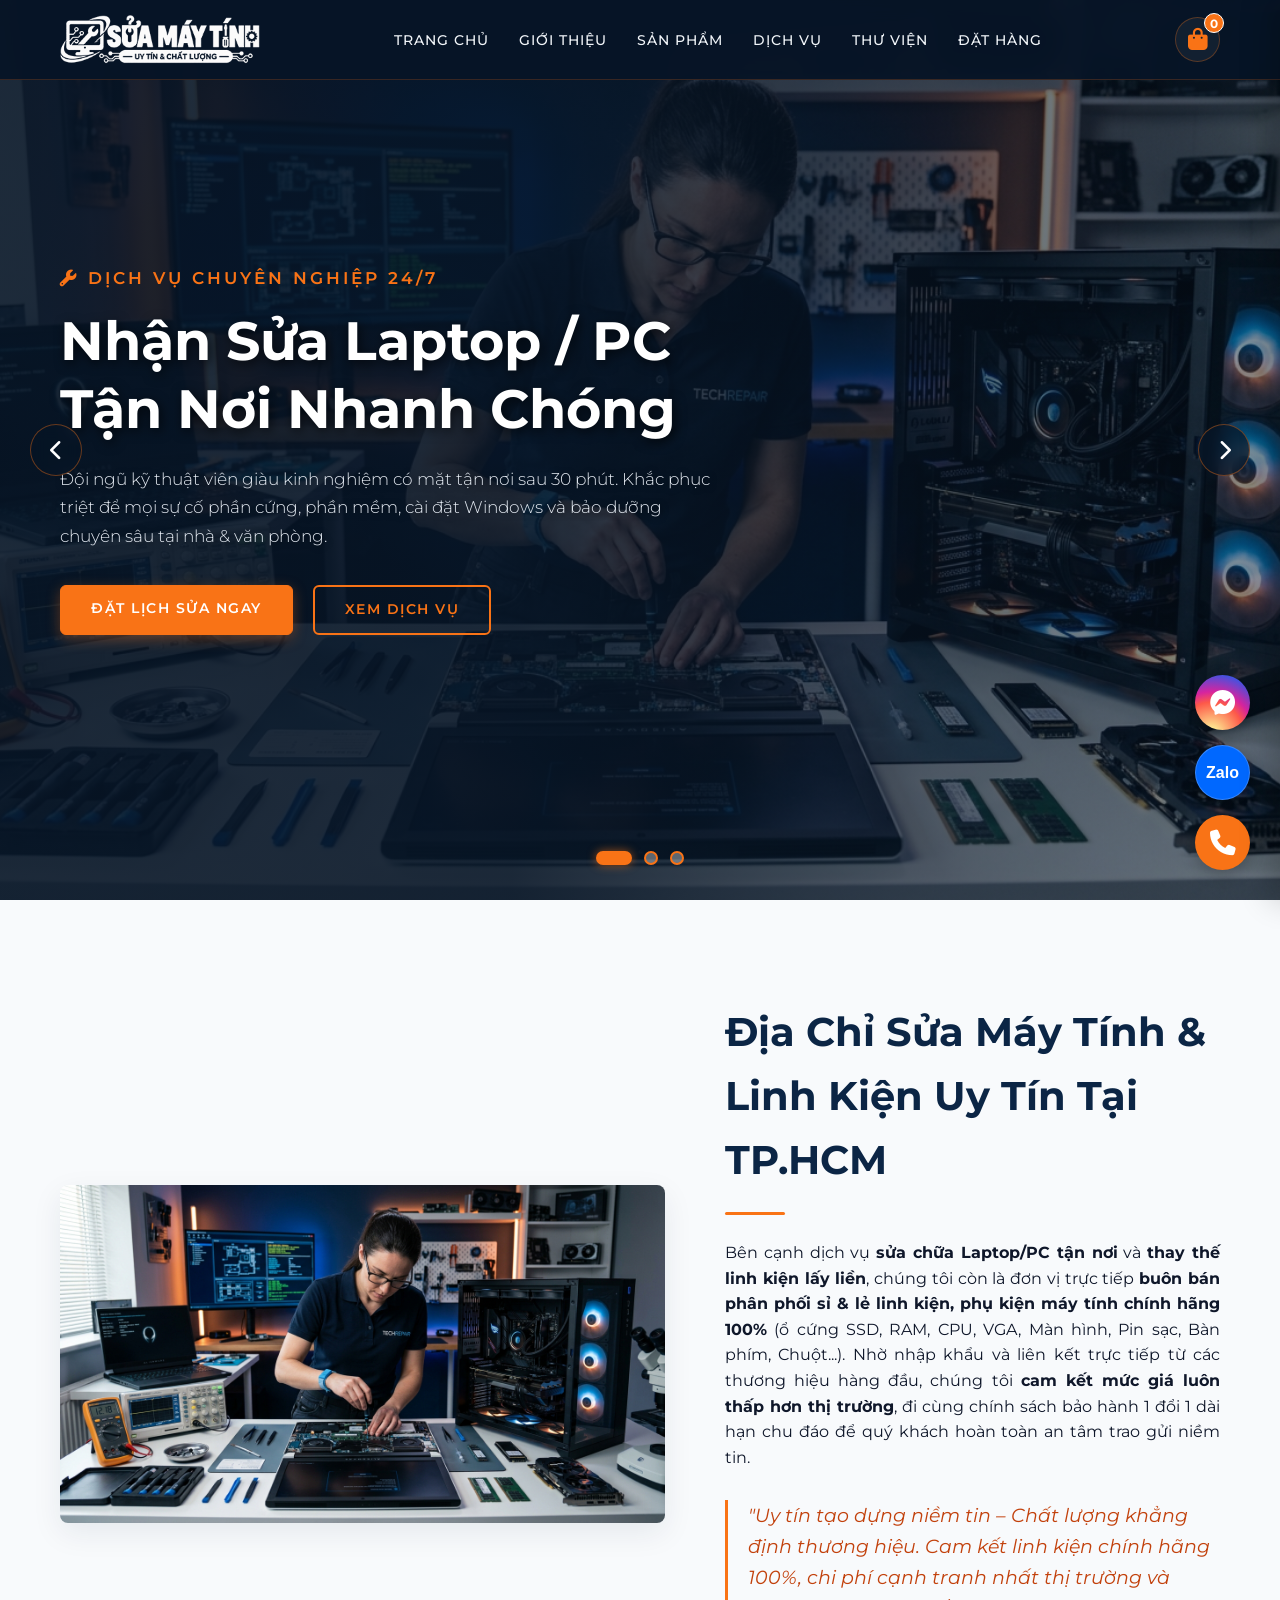
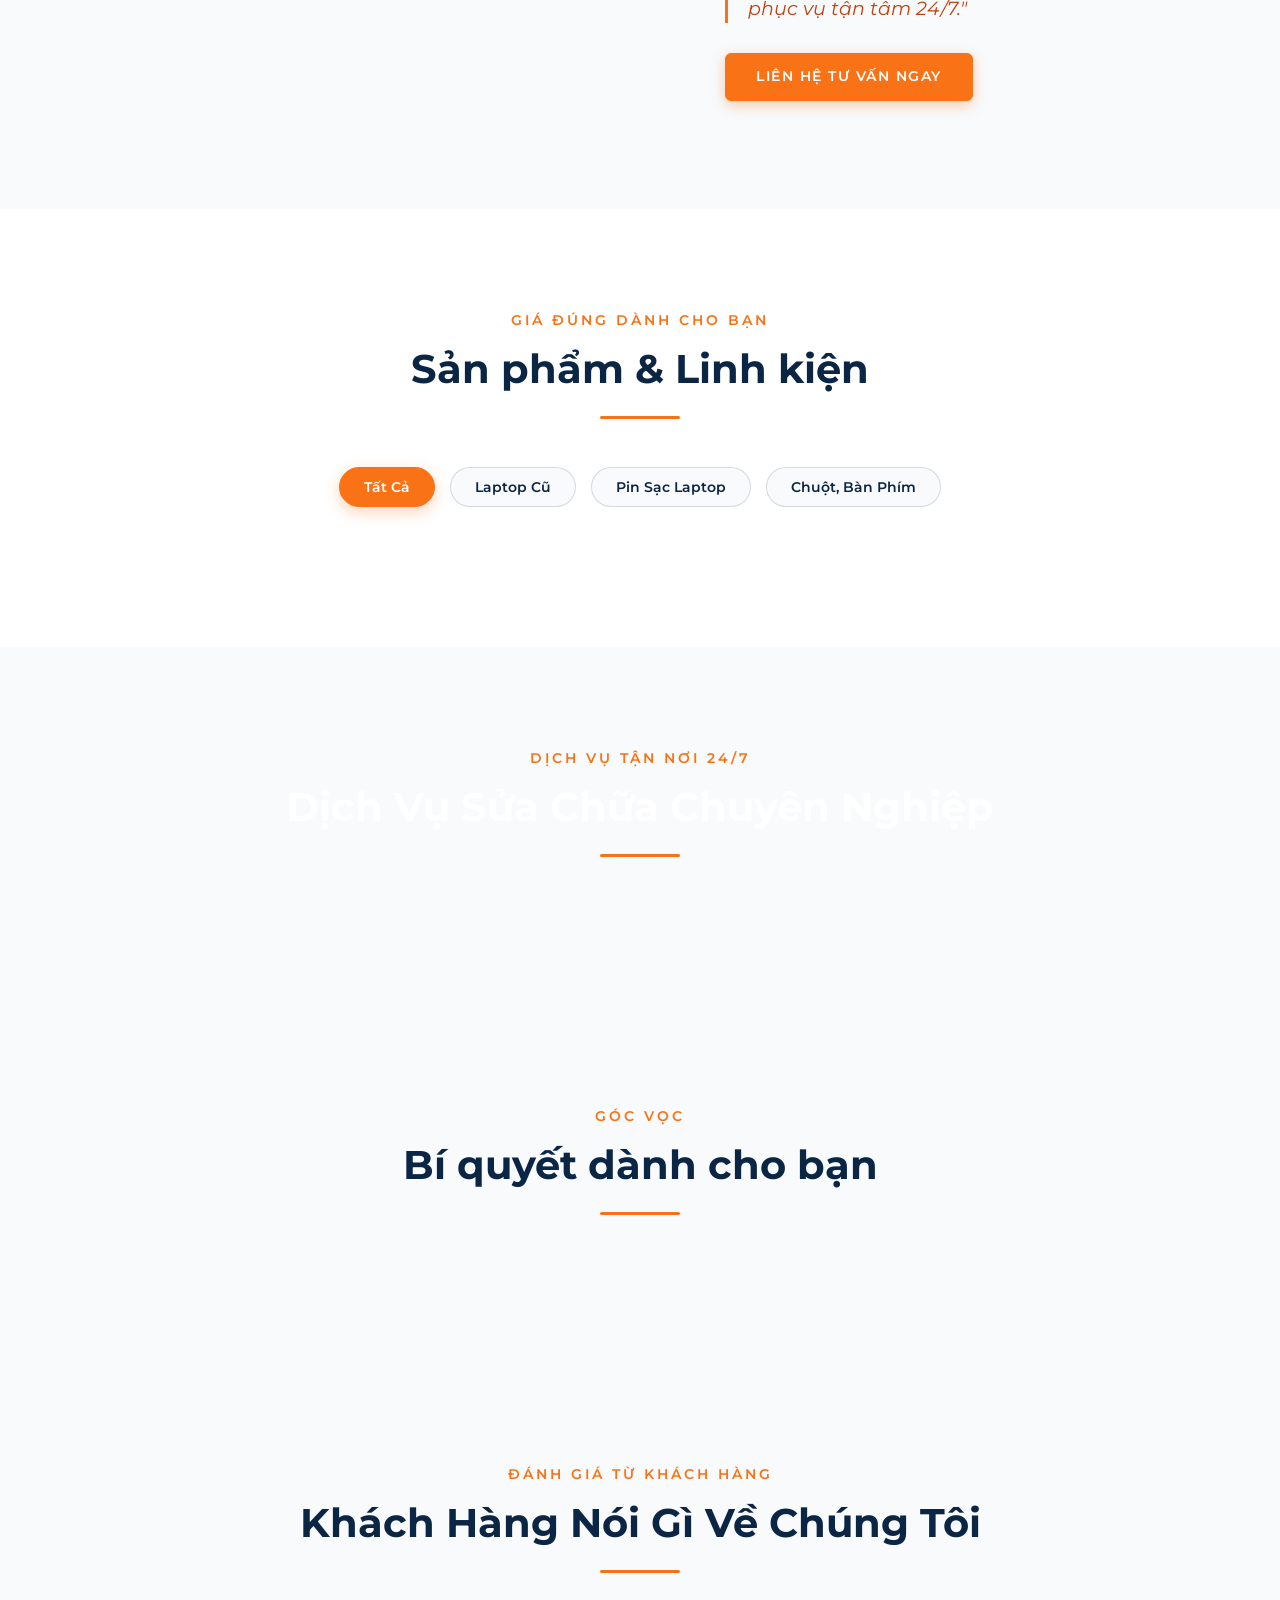
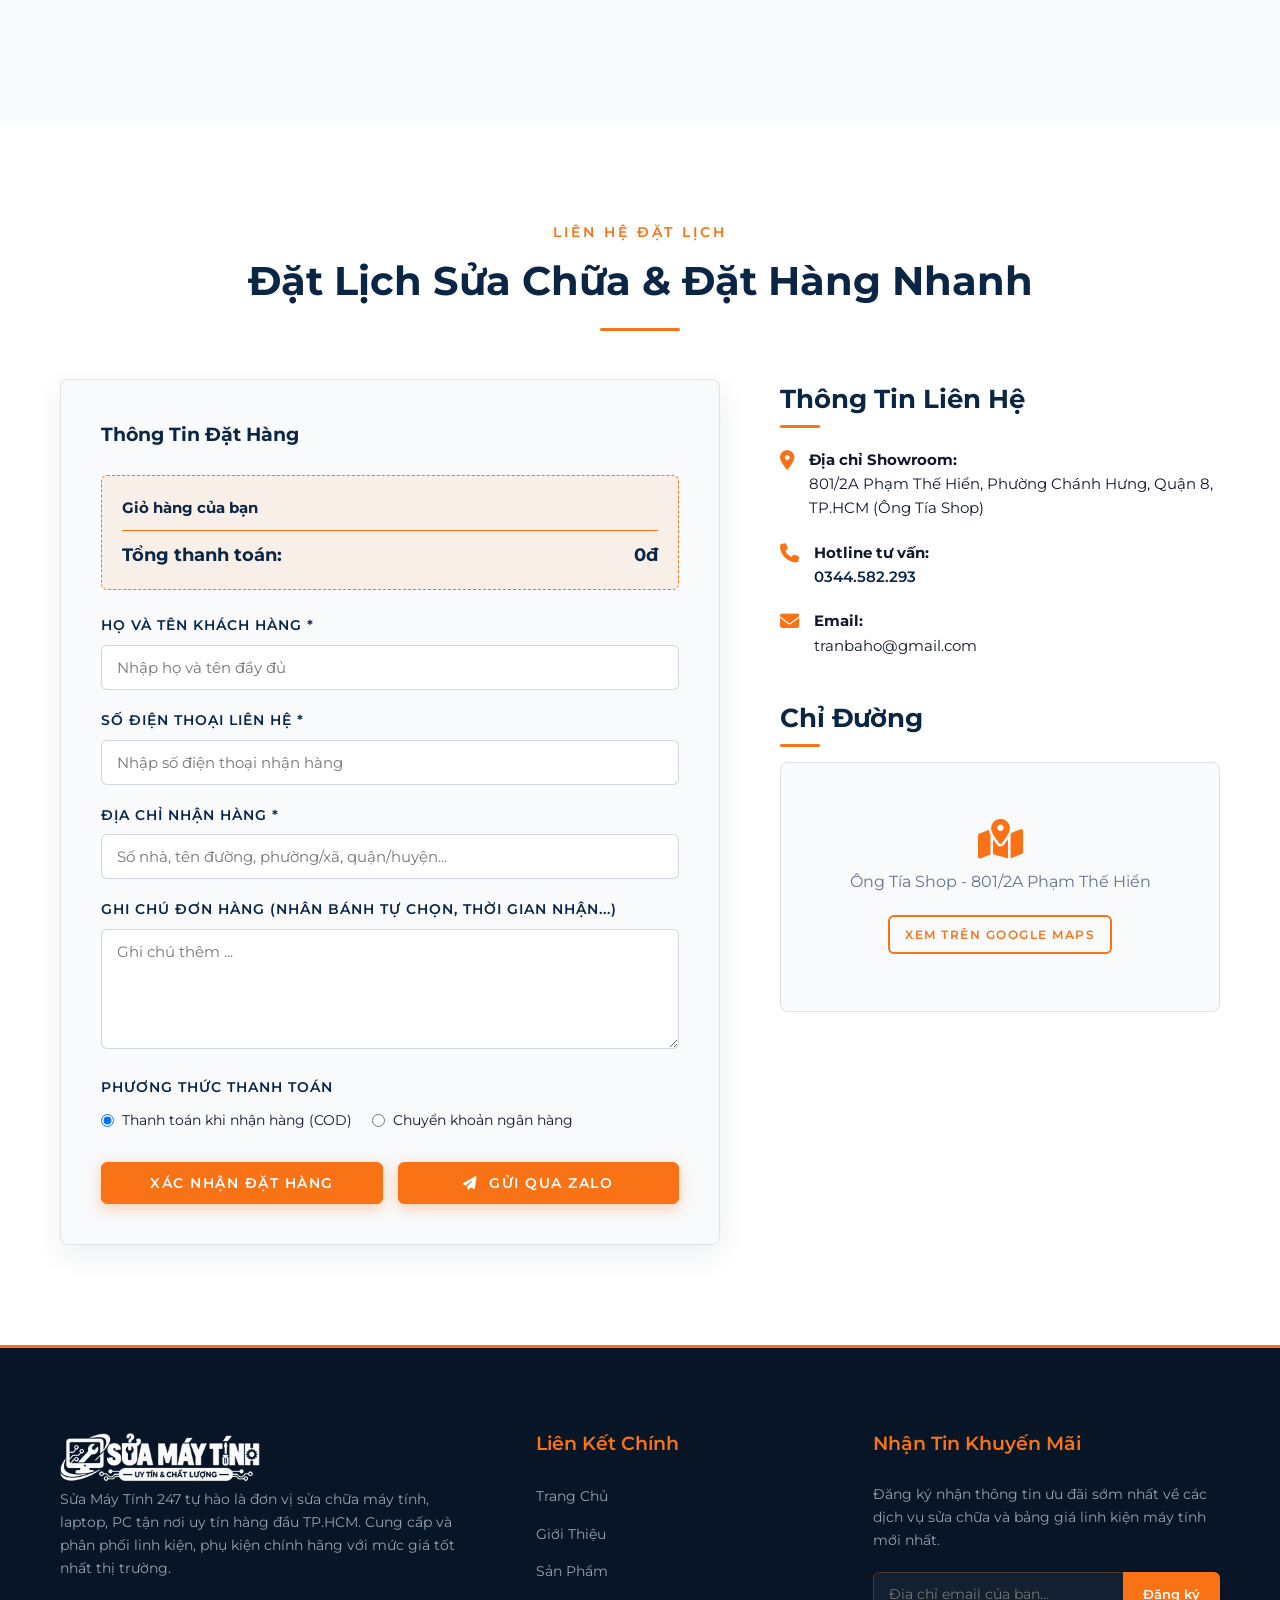
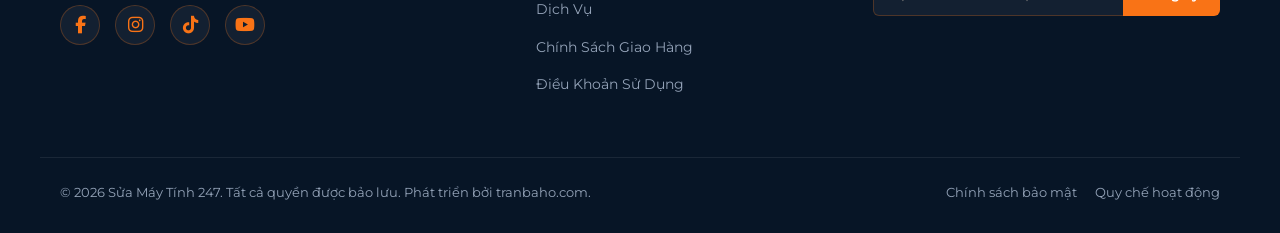
==== commit 2bc37bb1: "Update logo size, format CSS, and clean up order note placeholder in index.html" ====
--- a/index.html
+++ b/index.html
@@ -324,8 +324,7 @@
 
           <div class="form-group">
             <label for="note" class="form-label">Ghi chú đơn hàng (Nhân bánh tự chọn, thời gian nhận...)</label>
-            <textarea id="note" class="form-control"
-              placeholder="Ví dụ: Lấy 2 thập cẩm, 2 trứng chảy. Giao vào giờ hành chính..."></textarea>
+            <textarea id="note" class="form-control" placeholder="Ghi chú thêm ..."></textarea>
           </div>
 
           <div class="form-group">
@@ -404,9 +403,9 @@
         <div class="logo">
           <img src="assets/images/logo_suamaytinh_w.png" alt="Sửa Máy Tính 247 Logo" class="logo-img" id="footer-logo"
             onerror="this.src='assets/images/logo_suamaytinh_w.png'">
-          <span class="logo-text">Sửa Máy Tính 247</span>
-        </div>
-        <p>Sửa Máy Tính 247 tự hào là đơn vị sửa chữa máy tính, laptop, PC tận nơi uy tín hàng đầu TP.HCM. Cung cấp và phân phối linh kiện, phụ kiện chính hãng với mức giá tốt nhất thị trường.</p>
+        </div>
+        <p>Sửa Máy Tính 247 tự hào là đơn vị sửa chữa máy tính, laptop, PC tận nơi uy tín hàng đầu TP.HCM. Cung cấp và
+          phân phối linh kiện, phụ kiện chính hãng với mức giá tốt nhất thị trường.</p>
         <div class="social-links">
           <a href="#" class="social-link" aria-label="Facebook"><i class="fa-brands fa-facebook-f"></i></a>
           <a href="#" class="social-link" aria-label="Instagram"><i class="fa-brands fa-instagram"></i></a>
--- a/style.css
+++ b/style.css
@@ -2,21 +2,36 @@
 
 /* --- DESIGN SYSTEM & CSS VARIABLES --- */
 :root {
-  --primary-color: #0b2545;      /* Xanh dương đậm chủ đạo */
-  --primary-hover: #07192e;      /* Xanh dương đậm khi hover */
-  --primary-light: #133a6b;      /* Xanh dương trung tính */
-  --accent-color: #f97316;       /* Cam tươi sáng thanh lịch */
-  --accent-hover: #ea580c;       /* Cam đậm khi hover */
-  --accent-dark: #c2410c;        /* Cam trầm cho viền/chi tiết */
-  --accent-light: #fdba74;       /* Cam nhạt mềm mại */
-  --accent-gold: #f97316;        /* Tương thích alias cam */
-  --accent-gold-dark: #c2410c;   /* Tương thích alias cam đậm */
-  --accent-gold-light: #fdba74;  /* Tương thích alias cam sáng */
-  --bg-cream: #f8fafc;           /* Nền xám trắng hiện đại, tinh tế */
-  --bg-dark: #071526;            /* Xanh navy đen sâu cho header/footer/dark sections */
-  --text-dark: #0f172a;          /* Chữ đen than lịch thiệp */
-  --text-light: #ffffff;         /* Chữ trắng tinh khiết */
-  --text-muted: #64748b;         /* Chữ xám slate phụ trợ */
+  --primary-color: #0b2545;
+  /* Xanh dương đậm chủ đạo */
+  --primary-hover: #07192e;
+  /* Xanh dương đậm khi hover */
+  --primary-light: #133a6b;
+  /* Xanh dương trung tính */
+  --accent-color: #f97316;
+  /* Cam tươi sáng thanh lịch */
+  --accent-hover: #ea580c;
+  /* Cam đậm khi hover */
+  --accent-dark: #c2410c;
+  /* Cam trầm cho viền/chi tiết */
+  --accent-light: #fdba74;
+  /* Cam nhạt mềm mại */
+  --accent-gold: #f97316;
+  /* Tương thích alias cam */
+  --accent-gold-dark: #c2410c;
+  /* Tương thích alias cam đậm */
+  --accent-gold-light: #fdba74;
+  /* Tương thích alias cam sáng */
+  --bg-cream: #f8fafc;
+  /* Nền xám trắng hiện đại, tinh tế */
+  --bg-dark: #071526;
+  /* Xanh navy đen sâu cho header/footer/dark sections */
+  --text-dark: #0f172a;
+  /* Chữ đen than lịch thiệp */
+  --text-light: #ffffff;
+  /* Chữ trắng tinh khiết */
+  --text-muted: #64748b;
+  /* Chữ xám slate phụ trợ */
   --transition-smooth: all 0.4s cubic-bezier(0.25, 0.8, 0.25, 1);
   --box-shadow: 0 10px 30px rgba(11, 37, 69, 0.08);
   --box-shadow-hover: 0 20px 40px rgba(11, 37, 69, 0.16);
@@ -50,7 +65,10 @@
   transition: var(--transition-smooth);
 }
 
-button, input, textarea, select {
+button,
+input,
+textarea,
+select {
   font-family: inherit;
   outline: none;
 }
@@ -66,10 +84,16 @@
 }
 
 /* --- TYPOGRAPHY --- */
-h1, h2, h3, h4, h5, h6 {
+h1,
+h2,
+h3,
+h4,
+h5,
+h6 {
   font-family: var(--font-heading);
   font-weight: 700;
-  color: var(--primary-color); /* Toàn bộ tiêu đề: Xanh dương đậm */
+  color: var(--primary-color);
+  /* Toàn bộ tiêu đề: Xanh dương đậm */
 }
 
 .section-title {
@@ -78,7 +102,8 @@
   margin-bottom: 3rem;
   position: relative;
   font-weight: 700;
-  color: var(--primary-color); /* Xanh dương đậm */
+  color: var(--primary-color);
+  /* Xanh dương đậm */
 }
 
 .section-title::after {
@@ -86,7 +111,8 @@
   display: block;
   width: 80px;
   height: 3px;
-  background-color: var(--accent-color); /* Gạch chân màu Cam */
+  background-color: var(--accent-color);
+  /* Gạch chân màu Cam */
   margin: 15px auto 0;
   border-radius: 2px;
 }
@@ -97,7 +123,8 @@
   font-size: 0.9rem;
   text-transform: uppercase;
   letter-spacing: 3px;
-  color: var(--accent-color); /* Subtitle màu Cam */
+  color: var(--accent-color);
+  /* Subtitle màu Cam */
   margin-bottom: 5px;
   font-weight: 600;
 }
@@ -208,8 +235,8 @@
 }
 
 .logo-img {
-  height: 45px;
-  max-width: 150px;
+  height: 60px;
+  max-width: 200px;
   object-fit: contain;
 }
 
@@ -603,7 +630,8 @@
   transition: var(--transition-smooth);
 }
 
-.filter-btn:hover, .filter-btn.active {
+.filter-btn:hover,
+.filter-btn.active {
   background-color: var(--accent-color);
   color: #ffffff;
   border-color: var(--accent-color);
@@ -639,7 +667,8 @@
 .product-image-container {
   position: relative;
   overflow: hidden;
-  padding-top: 100%; /* 1:1 Aspect Ratio */
+  padding-top: 100%;
+  /* 1:1 Aspect Ratio */
 }
 
 .product-img {
@@ -841,7 +870,8 @@
 
 .combo-image-container {
   position: relative;
-  padding-top: 75%; /* 4:3 Aspect Ratio */
+  padding-top: 75%;
+  /* 4:3 Aspect Ratio */
   overflow: hidden;
 }
 
@@ -1366,7 +1396,8 @@
   box-shadow: 0 4px 12px rgba(249, 115, 22, 0.4);
 }
 
-.footer-links h4, .footer-newsletter h4 {
+.footer-links h4,
+.footer-newsletter h4 {
   color: var(--accent-color);
   font-size: 1.2rem;
   margin-bottom: 25px;
@@ -1666,8 +1697,15 @@
 }
 
 @keyframes scaleUp {
-  from { transform: scale(0.9); opacity: 0; }
-  to { transform: scale(1); opacity: 1; }
+  from {
+    transform: scale(0.9);
+    opacity: 0;
+  }
+
+  to {
+    transform: scale(1);
+    opacity: 1;
+  }
 }
 
 .lightbox-media {
@@ -1751,7 +1789,7 @@
   width: 100%;
   padding: 40px;
   text-align: center;
-  box-shadow: 0 15px 40px rgba(0,0,0,0.3);
+  box-shadow: 0 15px 40px rgba(0, 0, 0, 0.3);
   animation: scaleUp 0.4s ease;
 }
 
@@ -1841,9 +1879,11 @@
   0% {
     box-shadow: 0 0 0 0 rgba(249, 115, 22, 0.7);
   }
+
   70% {
     box-shadow: 0 0 0 15px rgba(249, 115, 22, 0);
   }
+
   100% {
     box-shadow: 0 0 0 0 rgba(249, 115, 22, 0);
   }
@@ -1880,7 +1920,7 @@
   border: 2px solid var(--accent-color);
   border-radius: 8px;
   position: relative;
-  box-shadow: 0 15px 40px rgba(0,0,0,0.5);
+  box-shadow: 0 15px 40px rgba(0, 0, 0, 0.5);
   padding: 10px;
   animation: scaleUp 0.4s ease;
 }
@@ -2007,19 +2047,25 @@
 
 /* --- RESPONSIVE DESIGN --- */
 @media (max-width: 1024px) {
-  .story-container, .contact-container {
+
+  .story-container,
+  .contact-container {
     grid-template-columns: 1fr;
     gap: 40px;
   }
+
   .story-image-wrapper {
     order: 2;
   }
+
   .story-content {
     order: 1;
   }
+
   .footer-container {
     grid-template-columns: 1fr 1fr;
   }
+
   .footer-newsletter {
     grid-column: span 2;
   }
@@ -2029,9 +2075,11 @@
   :root {
     --header-height: 70px;
   }
+
   .hamburger {
     display: flex;
   }
+
   .nav-menu {
     position: fixed;
     top: var(--header-height);
@@ -2046,59 +2094,75 @@
     transition: var(--transition-smooth);
     border-top: 1px solid rgba(249, 115, 22, 0.2);
   }
+
   .nav-menu.open {
     left: 0;
   }
+
   .hero-title {
     font-size: 2.2rem;
   }
+
   .hero-arrow {
     width: 42px;
     height: 42px;
     font-size: 1rem;
   }
+
   .hero-arrow-prev {
     left: 12px;
   }
+
   .hero-arrow-next {
     right: 12px;
   }
+
   .hero-dots {
     bottom: 20px;
   }
+
   .section-title {
     font-size: 2rem;
   }
+
   .cart-drawer {
     width: 100%;
     right: -100%;
   }
+
   .lightbox-iframe {
     height: 250px;
   }
+
   .lightbox-iframe.lightbox-short {
     width: 280px;
     height: 497px;
     max-height: 70vh;
   }
+
   .lightbox-content.is-short {
     max-width: 280px;
   }
+
   .form-buttons-group {
     grid-template-columns: 1fr;
   }
+
   .footer-container {
     grid-template-columns: 1fr;
     gap: 40px;
   }
+
   .footer-newsletter {
     grid-column: span 1;
   }
+
   .footer-bottom {
     flex-direction: column;
     text-align: center;
   }
+
   .price-slider-wrapper {
     height: 60vh;
   }
-}
+}
